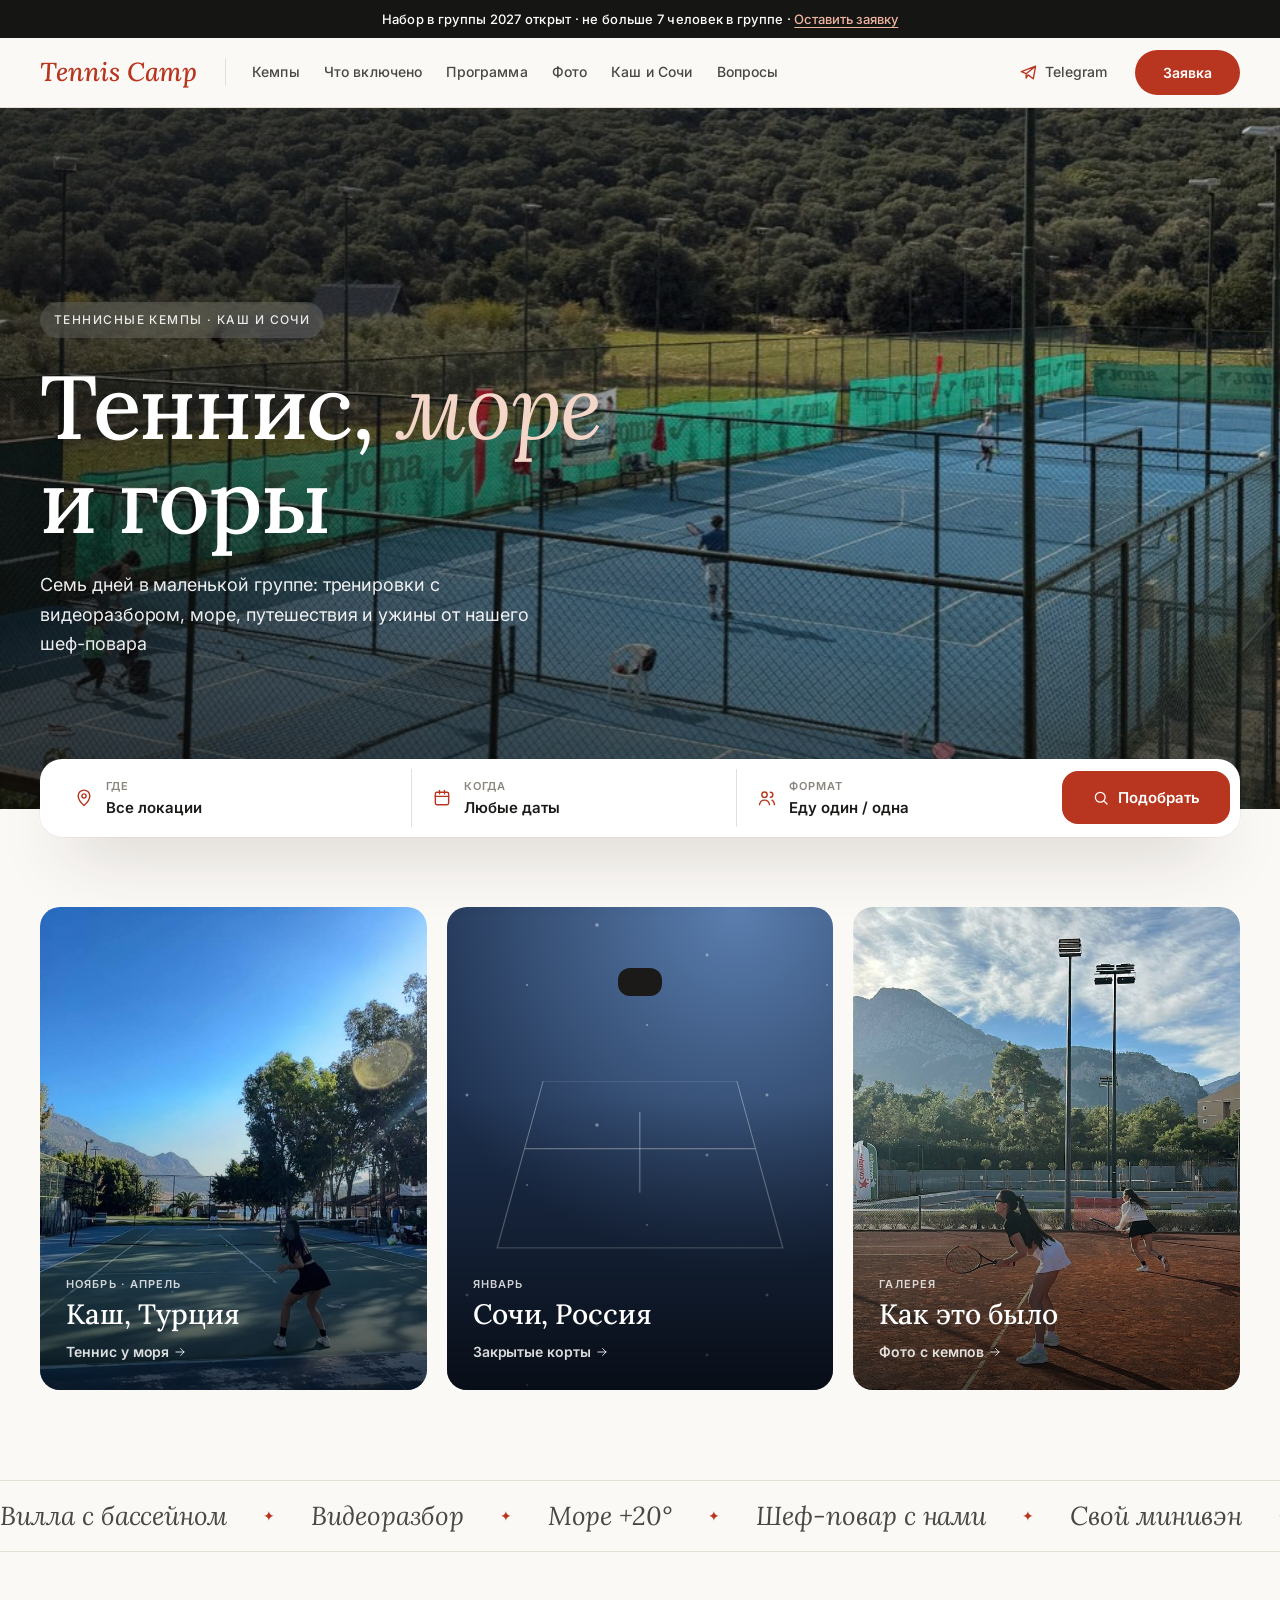
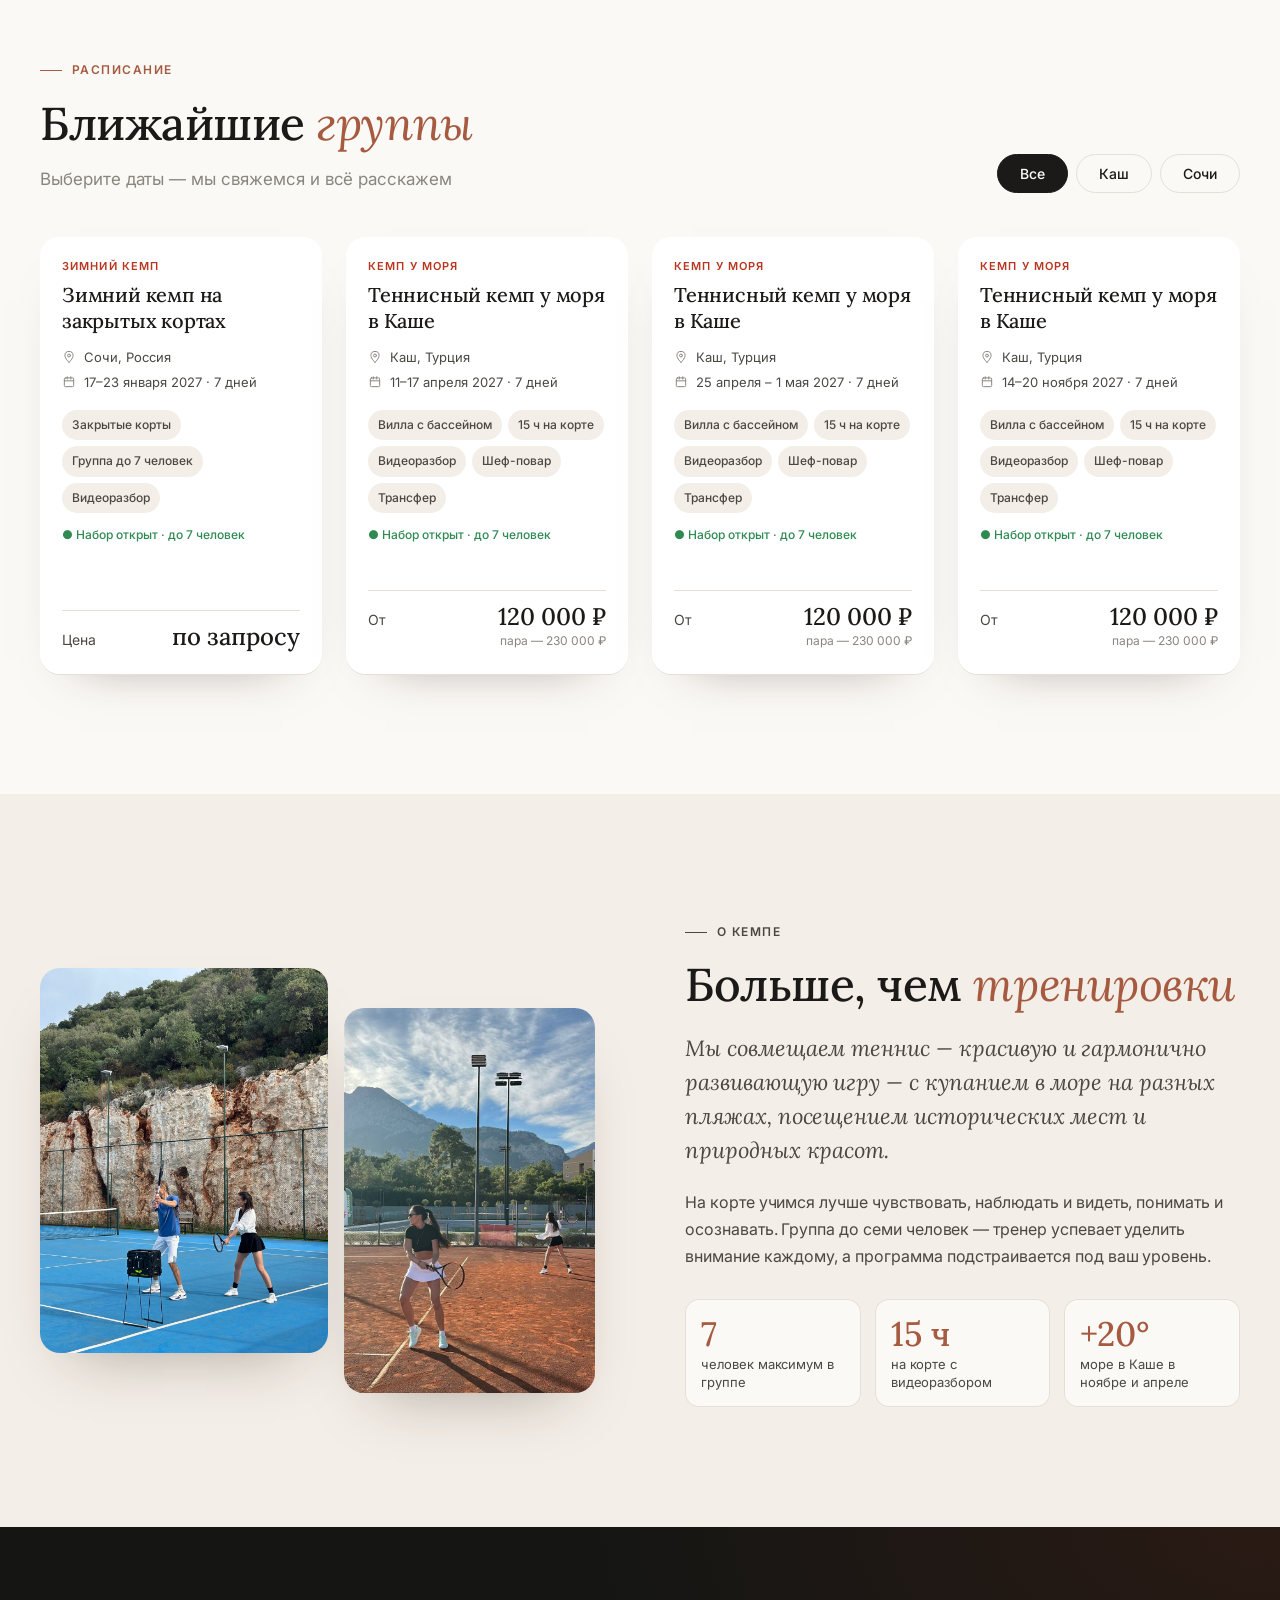
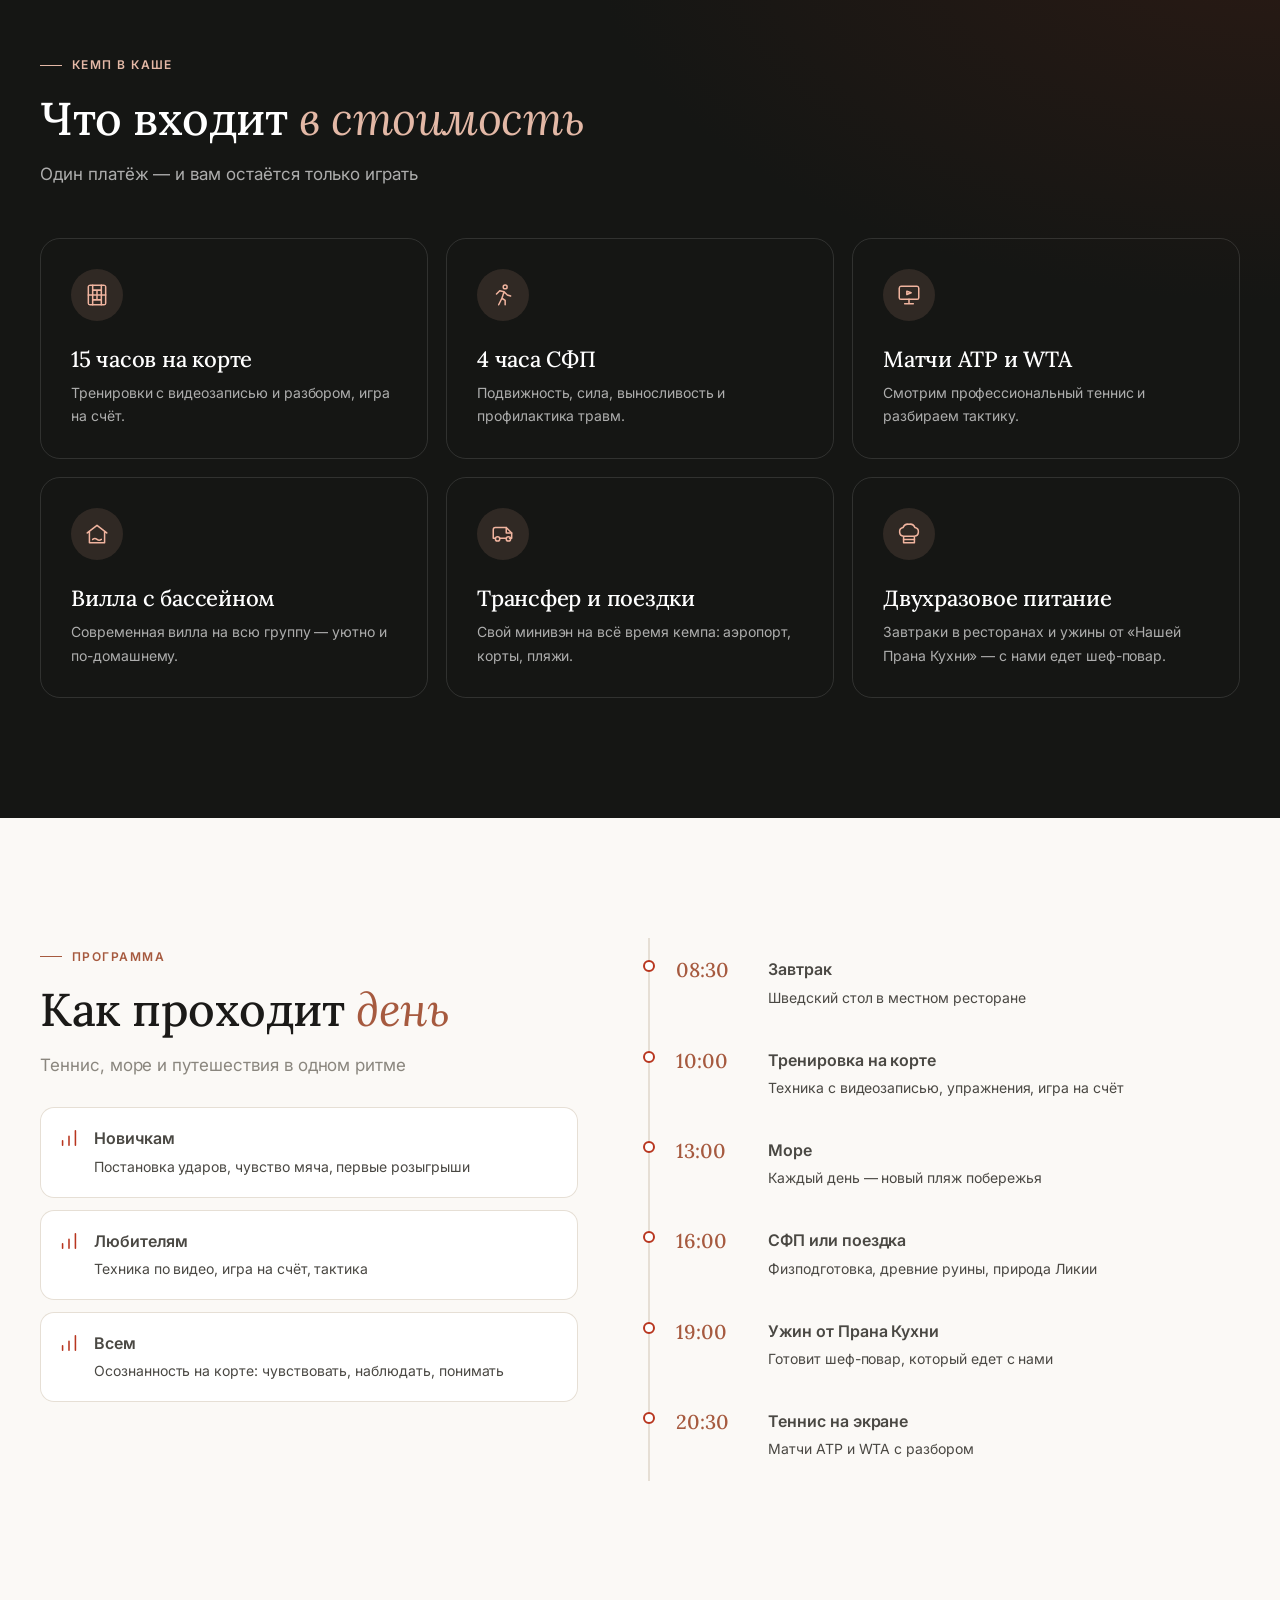
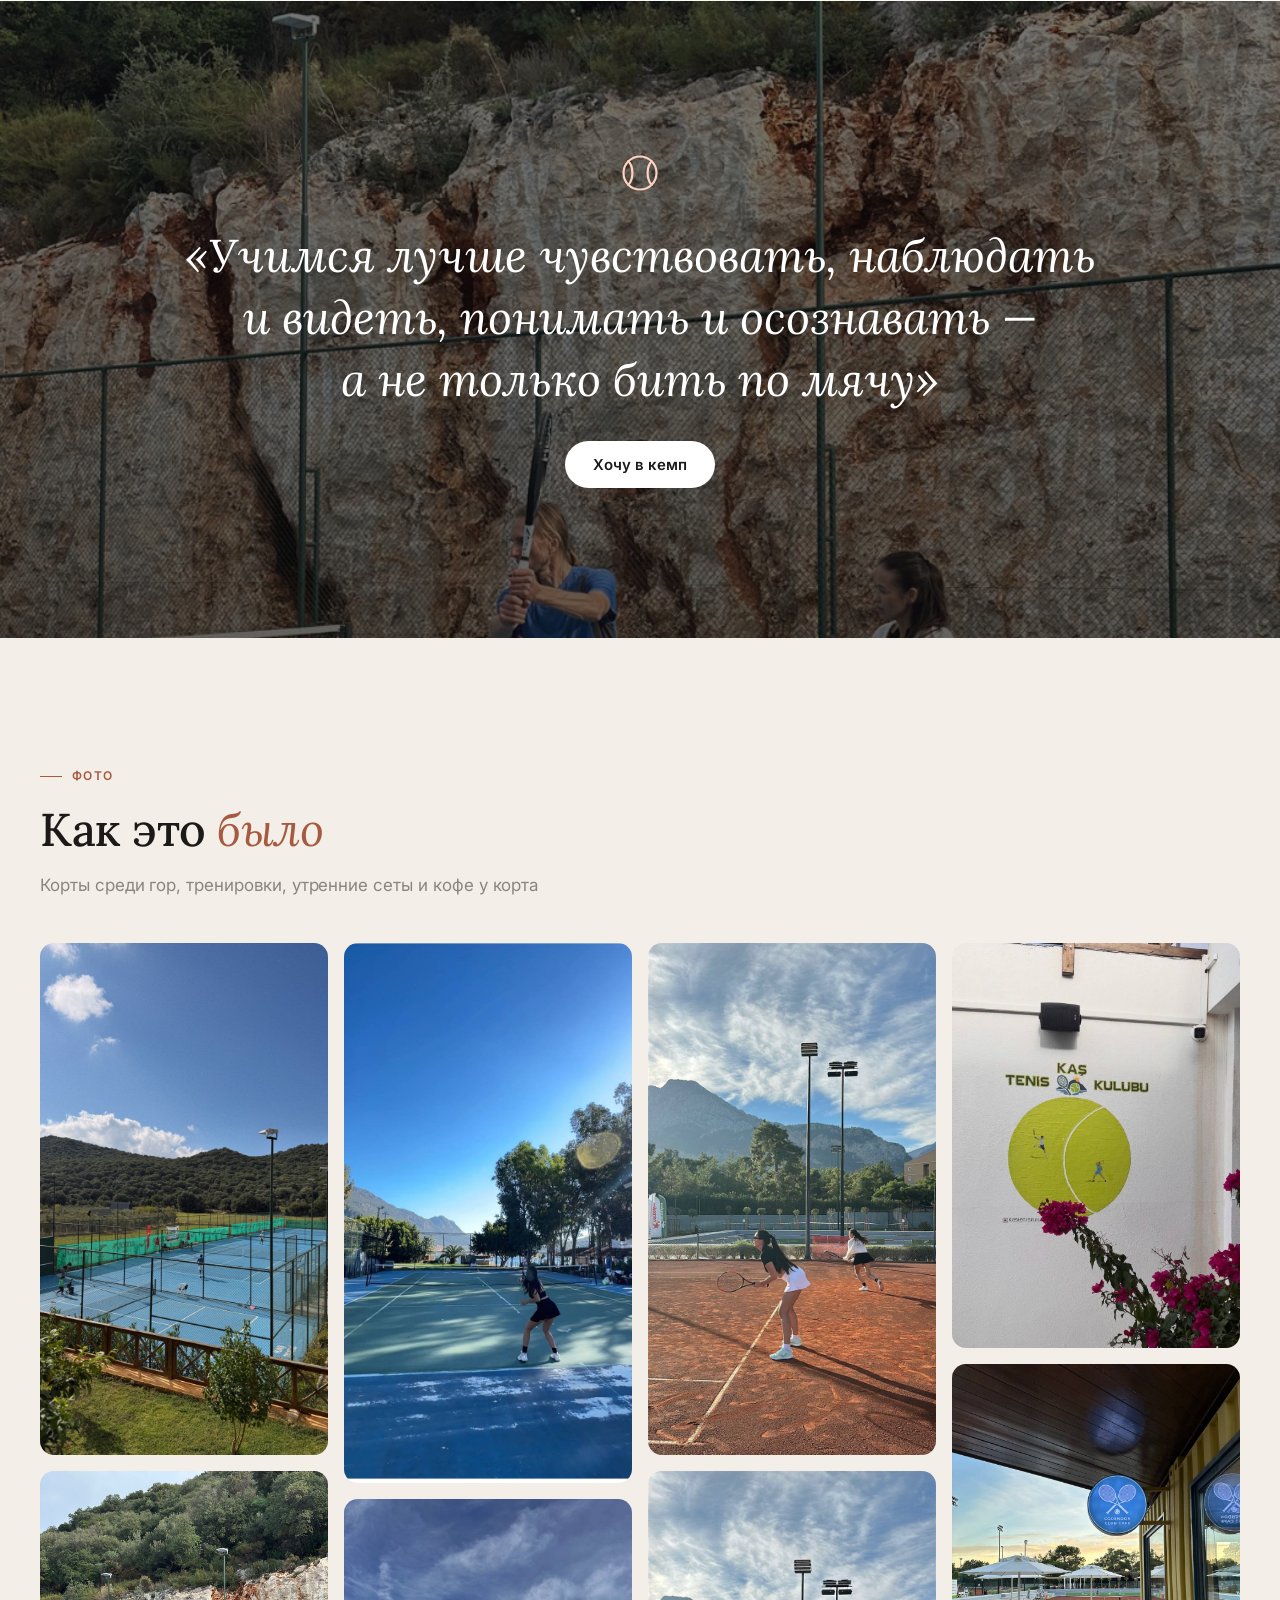
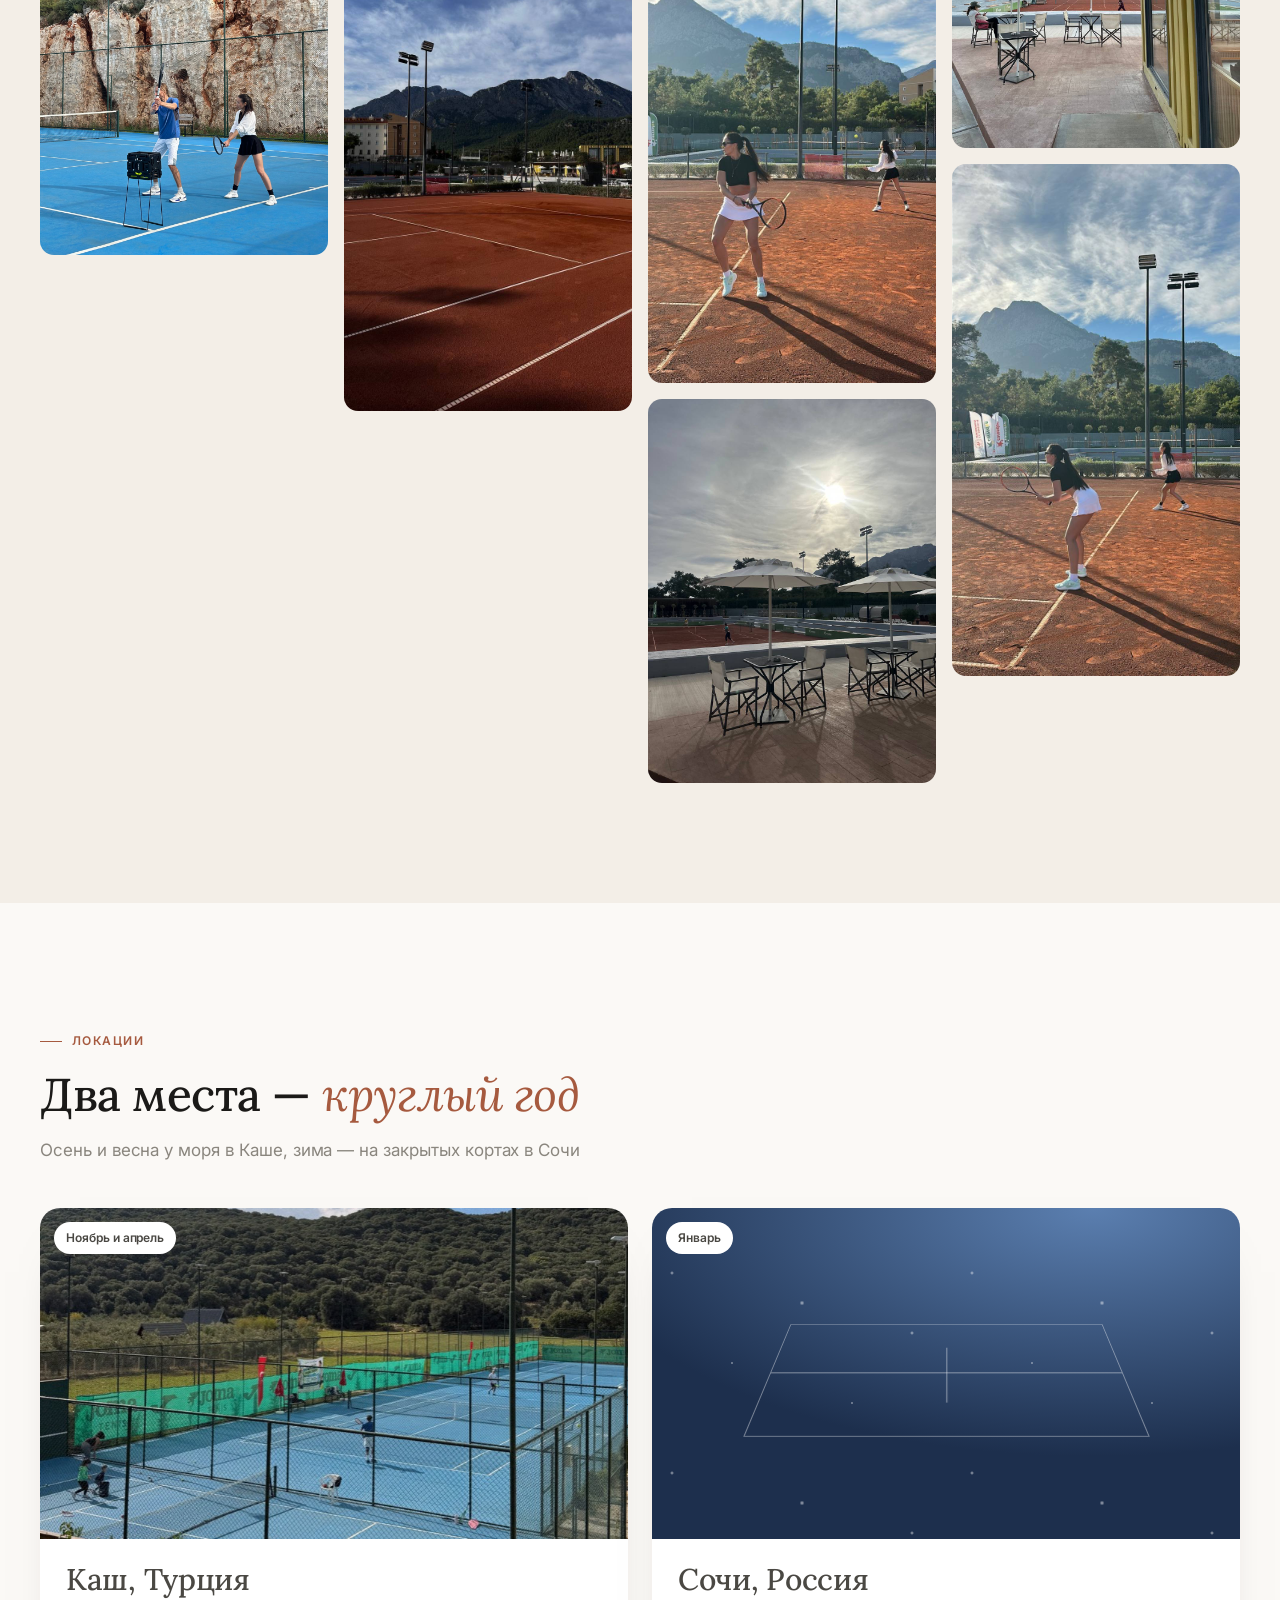
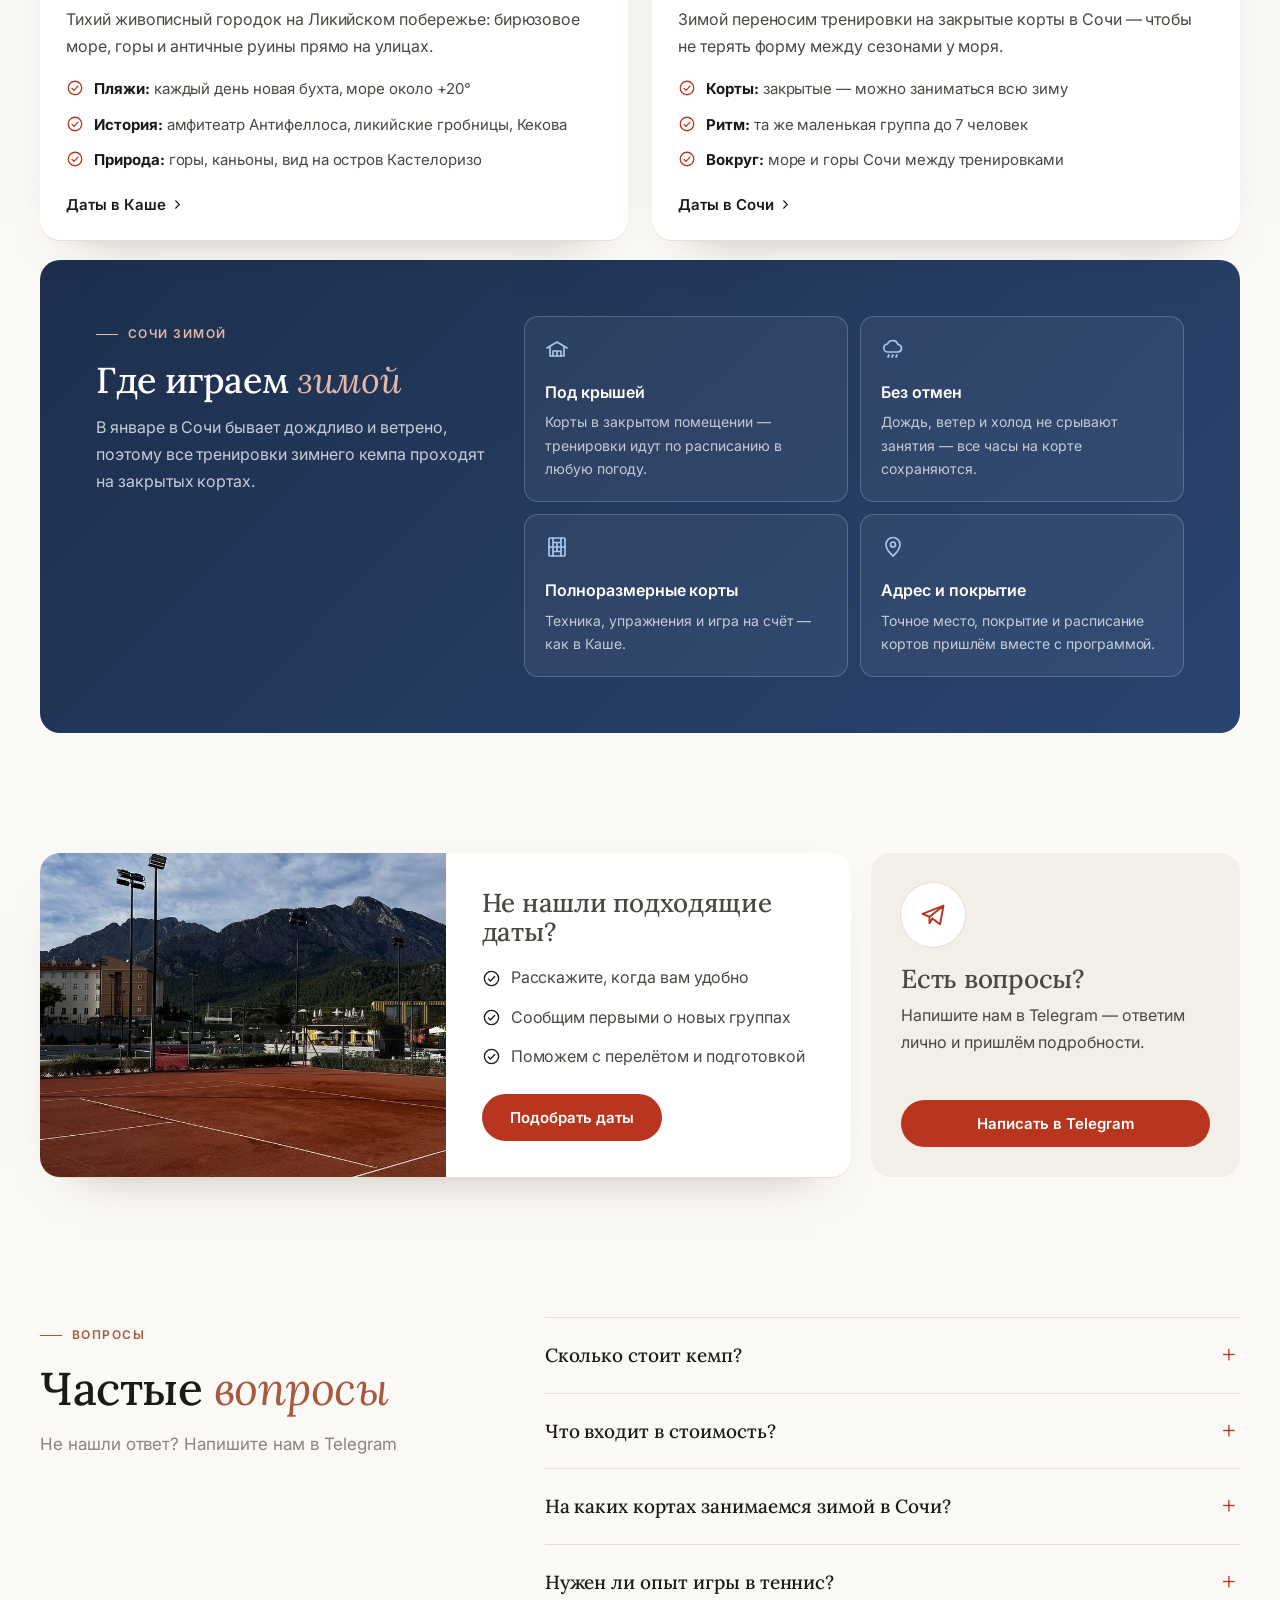
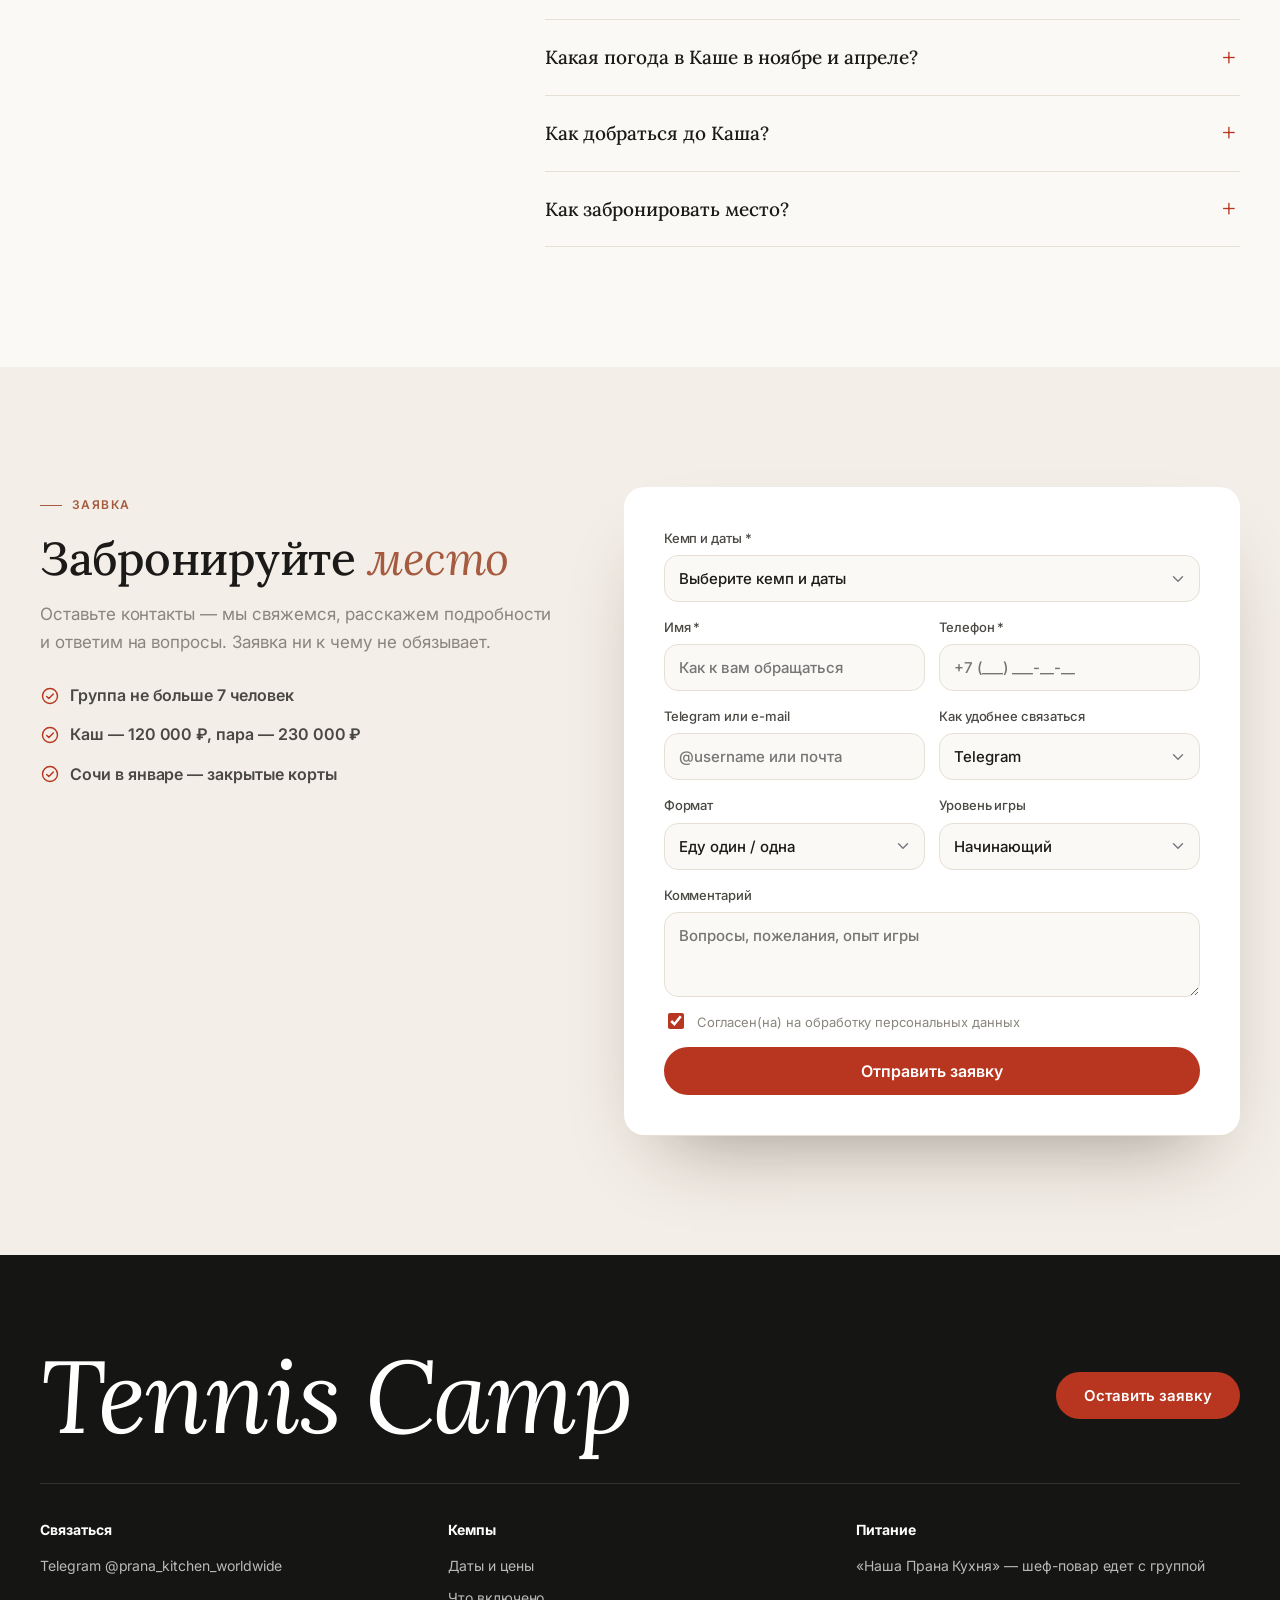
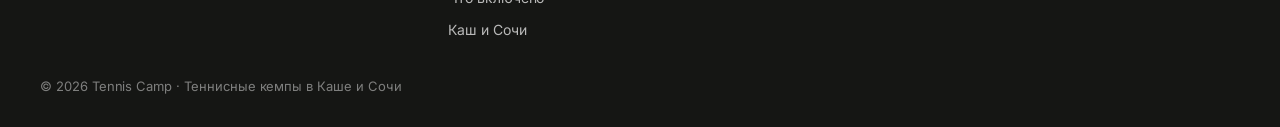
==== index.html @ 0c2e94bf "Сайт теннисных кемпов (статичная версия для GitHub Pages) Co-Authored-By: Claude Opus 5.5 <noreply@a" ====
<!doctype html>
<html lang="ru">
<head>
  <meta charset="utf-8">
  <meta name="viewport" content="width=device-width, initial-scale=1">
  <title>Tennis Camp — теннисные кемпы в Каше и Сочи</title>
  <meta name="description" content="Теннисные кемпы в Каше (Турция) и зимой в Сочи на закрытых кортах. Группа до 7 человек, тренировки с видеоразбором, вилла с бассейном и шеф-повар. Оставьте заявку.">
  <meta name="theme-color" content="#ffffff">
  <link rel="preconnect" href="https://fonts.googleapis.com">
  <link rel="preconnect" href="https://fonts.gstatic.com" crossorigin>
  <link href="https://fonts.googleapis.com/css2?family=Inter:wght@400;500;600&family=Lora:ital,wght@0,400;0,500;0,600;1,400;1,500&display=swap" rel="stylesheet">
  <link rel="stylesheet" href="styles.css">
  <link rel="icon" href="data:image/svg+xml,%3Csvg xmlns='http://www.w3.org/2000/svg' viewBox='0 0 32 32'%3E%3Ccircle cx='16' cy='16' r='14' fill='%23c23a22'/%3E%3Cpath d='M6 7c6 4 6 14 0 18M26 7c-6 4-6 14 0 18' stroke='%23fff' stroke-width='2' fill='none'/%3E%3C/svg%3E">
</head>
<body>

<svg width="0" height="0" style="position:absolute" aria-hidden="true">
  <symbol id="i-ball" viewBox="0 0 24 24"><circle cx="12" cy="12" r="9"/><path d="M5.6 5.6c3 2.8 3 10 0 12.8M18.4 5.6c-3 2.8-3 10 0 12.8"/></symbol>
  <symbol id="i-arrow" viewBox="0 0 24 24"><path d="M5 12h14M13 6l6 6-6 6"/></symbol>
  <symbol id="i-chev" viewBox="0 0 24 24"><path d="M9 6l6 6-6 6"/></symbol>
  <symbol id="i-pin" viewBox="0 0 24 24"><path d="M12 21s-7-6.2-7-11.5a7 7 0 0114 0C19 14.8 12 21 12 21z"/><circle cx="12" cy="9.5" r="2.5"/></symbol>
  <symbol id="i-cal" viewBox="0 0 24 24"><rect x="4" y="5" width="16" height="15" rx="2"/><path d="M4 10h16M9 3v4M15 3v4"/></symbol>
  <symbol id="i-users" viewBox="0 0 24 24"><circle cx="9" cy="8" r="3.2"/><path d="M3 20c.6-3.4 3-5.5 6-5.5s5.4 2.1 6 5.5M16 5a3 3 0 010 6M18 14.6c1.6.7 2.6 2.4 3 5.4"/></symbol>
  <symbol id="i-level" viewBox="0 0 24 24"><path d="M5 20v-5M12 20V10M19 20V4"/></symbol>
  <symbol id="i-search" viewBox="0 0 24 24"><circle cx="11" cy="11" r="6.5"/><path d="M20 20l-4.2-4.2"/></symbol>
  <symbol id="i-check" viewBox="0 0 24 24"><circle cx="12" cy="12" r="9"/><path d="M8 12.5l2.6 2.6L16 9.5"/></symbol>
  <symbol id="i-court" viewBox="0 0 24 24"><rect x="4" y="3" width="16" height="18" rx="1"/><path d="M4 12h16M8 3v18M16 3v18M8 7.5h8M8 16.5h8M12 7.5v9"/></symbol>
  <symbol id="i-run" viewBox="0 0 24 24"><circle cx="14" cy="4.5" r="1.8"/><path d="M8 21l3-6 3 2v4M6 11l3-3 4 1 3 3 3 1M11 15l2-6"/></symbol>
  <symbol id="i-screen" viewBox="0 0 24 24"><rect x="3" y="4" width="18" height="12" rx="1.5"/><path d="M8 20h8M12 16v4M10 8.5l4 1.5-4 1.5z"/></symbol>
  <symbol id="i-home" viewBox="0 0 24 24"><path d="M3 11l9-7 9 7M5 9.5V20h14V9.5"/><path d="M8 17c1.3-1 2.7-1 4 0s2.7 1 4 0"/></symbol>
  <symbol id="i-van" viewBox="0 0 24 24"><path d="M3 16V8a2 2 0 012-2h10l5 5v5h-2M3 16h2M9 16h6"/><circle cx="7" cy="16.5" r="2"/><circle cx="17" cy="16.5" r="2"/><path d="M15 6v5h5"/></symbol>
  <symbol id="i-chef" viewBox="0 0 24 24"><path d="M7 14v6h10v-6M7 14a4 4 0 01-.5-7.9A5 5 0 0112 3a5 5 0 015.5 3.1A4 4 0 0117 14z"/><path d="M7 17h10"/></symbol>
  <symbol id="i-roof" viewBox="0 0 24 24"><path d="M2 11l10-6 10 6"/><path d="M5 10v9h14v-9"/><path d="M8 19v-5h8v5M12 14v5"/></symbol>
  <symbol id="i-cloud" viewBox="0 0 24 24"><path d="M7 15a4 4 0 01-.4-8A5.5 5.5 0 0117 7.5 3.8 3.8 0 0117.5 15z"/><path d="M8 18l-1 2M12 18l-1 2M16 18l-1 2"/></symbol>
  <symbol id="i-tg" viewBox="0 0 24 24"><path d="M21 4L3 11l6 2.5M21 4l-3 16-6.5-5M21 4L9 13.5v5.5l2.5-4"/></symbol>
</svg>

<div class="topbar">Набор в группы 2027 открыт · не больше 7 человек в группе · <button class="topbar__link" data-apply>Оставить заявку</button></div>

<header class="nav" id="top">
  <div class="container nav__inner">
    <a href="#top" class="logo" aria-label="Tennis Camp — наверх">Tennis&nbsp;Camp</a>
    <nav class="nav__links" id="navLinks">
      <a href="#camps">Кемпы</a>
      <a href="#included">Что включено</a>
      <a href="#program">Программа</a>
      <a href="#photos">Фото</a>
      <a href="#places">Каш и Сочи</a>
      <a href="#faq">Вопросы</a>
    </nav>
    <a href="https://t.me/prana_kitchen_worldwide" target="_blank" rel="noopener" class="nav__tg" aria-label="Написать в Telegram"><svg><use href="#i-tg"/></svg><span>Telegram</span></a>
    <button class="btn btn--small nav__cta" data-apply>Заявка</button>
    <button class="nav__burger" id="burger" aria-label="Меню"><span></span><span></span></button>
  </div>
</header>

<main>
  <!-- HERO -->
  <section class="hero">
    <div class="hero__bg"></div>
    <div class="container hero__inner">
      <p class="hero__kicker">Теннисные кемпы · Каш и Сочи</p>
      <h1 class="hero__title">Теннис, <em>море</em><br>и горы</h1>
      <p class="hero__lead">Семь дней в маленькой группе: тренировки с видеоразбором, море, путешествия и ужины от нашего шеф-повара</p>
    </div>
  </section>

  <!-- SEARCH -->
  <div class="container search-wrap">
    <form class="search" id="search">
      <label class="search__field">
        <svg><use href="#i-pin"/></svg>
        <span><small>Где</small>
          <select name="loc"><option value="all">Все локации</option><option value="kas">Каш, Турция</option><option value="sochi">Сочи, Россия</option></select>
        </span>
      </label>
      <label class="search__field">
        <svg><use href="#i-cal"/></svg>
        <span><small>Когда</small><select name="month" id="searchMonth"><option value="all">Любые даты</option></select></span>
      </label>
      <label class="search__field">
        <svg><use href="#i-users"/></svg>
        <span><small>Формат</small><select name="fmt"><option value="1">Еду один / одна</option><option value="2">Едем парой</option></select></span>
      </label>
      <button class="btn search__btn" type="submit"><svg><use href="#i-search"/></svg> Подобрать</button>
    </form>
  </div>

  <!-- CATEGORY TILES -->
  <section class="container tiles">
    <a class="tile" href="#camps" data-filter-go="kas">
      <span class="tile__img" style="--img:url('img/gallery/03.jpg')"></span>
      <span class="tile__cap"><small>Ноябрь · Апрель</small><b>Каш, Турция</b><span class="tile__more">Теннис у моря <svg><use href="#i-arrow"/></svg></span></span>
    </a>
    <a class="tile" href="#camps" data-filter-go="sochi">
      <span class="tile__img tile__img--winter"><span class="snow" aria-hidden="true"></span></span>
      <span class="tile__cap"><small>Январь</small><b>Сочи, Россия</b><span class="tile__more">Закрытые корты <svg><use href="#i-arrow"/></svg></span></span>
    </a>
    <a class="tile" href="#photos">
      <span class="tile__img" style="--img:url('img/gallery/05.jpg')"></span>
      <span class="tile__cap"><small>Галерея</small><b>Как это было</b><span class="tile__more">Фото с кемпов <svg><use href="#i-arrow"/></svg></span></span>
    </a>
  </section>

  <div class="marquee" aria-hidden="true"><div class="marquee__track">
    <span>Вилла с бассейном</span><i>✦</i><span>Видеоразбор</span><i>✦</i><span>Море +20°</span><i>✦</i><span>Шеф-повар с нами</span><i>✦</i><span>Свой минивэн</span><i>✦</i><span>Матчи ATP и WTA</span><i>✦</i><span>Закрытые корты в Сочи</span><i>✦</i>
    <span>Вилла с бассейном</span><i>✦</i><span>Видеоразбор</span><i>✦</i><span>Море +20°</span><i>✦</i><span>Шеф-повар с нами</span><i>✦</i><span>Свой минивэн</span><i>✦</i><span>Матчи ATP и WTA</span><i>✦</i><span>Закрытые корты в Сочи</span><i>✦</i>
  </div></div>

  <!-- CAMPS -->
  <section class="section" id="camps">
    <div class="container">
      <div class="section__head">
        <div>
          <p class="eyebrow">Расписание</p>
          <h2>Ближайшие <em>группы</em></h2>
          <p class="section__sub">Выберите даты — мы свяжемся и всё расскажем</p>
        </div>
        <div class="filters" id="filters">
          <button class="chip is-active" data-filter="all">Все</button>
          <button class="chip" data-filter="kas">Каш</button>
          <button class="chip" data-filter="sochi">Сочи</button>
        </div>
      </div>
      <div class="camps" id="campsGrid"><p class="muted">Загружаем расписание…</p></div>
    </div>
  </section>

  <!-- ABOUT -->
  <section class="section section--soft">
    <div class="container about">
      <div class="about__photos">
        <img src="img/gallery/02.jpg" alt="Тренер показывает технику удара ученице на корте у скалы" loading="lazy">
        <img src="img/gallery/06.jpg" alt="Участница кемпа готовится к удару справа" loading="lazy">
      </div>
      <div class="about__text">
        <p class="eyebrow">О кемпе</p>
        <h2>Больше, чем <em>тренировки</em></h2>
        <p class="about__lead">Мы совмещаем теннис — красивую и гармонично развивающую игру — с купанием в море на разных пляжах, посещением исторических мест и природных красот.</p>
        <p>На корте учимся лучше чувствовать, наблюдать и видеть, понимать и осознавать. Группа до семи человек — тренер успевает уделить внимание каждому, а программа подстраивается под ваш уровень.</p>
        <ul class="about__facts">
          <li><b>7</b><span>человек максимум в группе</span></li>
          <li><b>15 ч</b><span>на корте с видеоразбором</span></li>
          <li><b>+20°</b><span>море в Каше в ноябре и апреле</span></li>
        </ul>
      </div>
    </div>
  </section>

  <!-- INCLUDED (dark) -->
  <section class="section section--dark" id="included">
    <div class="container">
      <p class="eyebrow eyebrow--light">Кемп в Каше</p>
      <h2>Что входит <em>в стоимость</em></h2>
      <p class="section__sub section__sub--light">Один платёж — и вам остаётся только играть</p>
      <div class="services">
        <div class="service"><svg><use href="#i-court"/></svg><h3>15 часов на корте</h3><p>Тренировки с видеозаписью и разбором, игра на счёт.</p></div>
        <div class="service"><svg><use href="#i-run"/></svg><h3>4 часа СФП</h3><p>Подвижность, сила, выносливость и профилактика травм.</p></div>
        <div class="service"><svg><use href="#i-screen"/></svg><h3>Матчи ATP и WTA</h3><p>Смотрим профессиональный теннис и разбираем тактику.</p></div>
        <div class="service"><svg><use href="#i-home"/></svg><h3>Вилла с бассейном</h3><p>Современная вилла на всю группу — уютно и по-домашнему.</p></div>
        <div class="service"><svg><use href="#i-van"/></svg><h3>Трансфер и поездки</h3><p>Свой минивэн на всё время кемпа: аэропорт, корты, пляжи.</p></div>
        <div class="service"><svg><use href="#i-chef"/></svg><h3>Двухразовое питание</h3><p>Завтраки в ресторанах и ужины от «Нашей Прана Кухни» — с нами едет шеф-повар.</p></div>
      </div>
    </div>
  </section>

  <!-- PROGRAM -->
  <section class="section" id="program">
    <div class="container program">
      <div>
        <p class="eyebrow">Программа</p>
        <h2>Как проходит <em>день</em></h2>
        <p class="section__sub">Теннис, море и путешествия в одном ритме</p>
        <div class="levels">
          <div class="level"><svg><use href="#i-level"/></svg><div><b>Новичкам</b><span>Постановка ударов, чувство мяча, первые розыгрыши</span></div></div>
          <div class="level"><svg><use href="#i-level"/></svg><div><b>Любителям</b><span>Техника по видео, игра на счёт, тактика</span></div></div>
          <div class="level"><svg><use href="#i-level"/></svg><div><b>Всем</b><span>Осознанность на корте: чувствовать, наблюдать, понимать</span></div></div>
        </div>
      </div>
      <ol class="timeline">
        <li><time>08:30</time><div><b>Завтрак</b><span>Шведский стол в местном ресторане</span></div></li>
        <li><time>10:00</time><div><b>Тренировка на корте</b><span>Техника с видеозаписью, упражнения, игра на счёт</span></div></li>
        <li><time>13:00</time><div><b>Море</b><span>Каждый день — новый пляж побережья</span></div></li>
        <li><time>16:00</time><div><b>СФП или поездка</b><span>Физподготовка, древние руины, природа Ликии</span></div></li>
        <li><time>19:00</time><div><b>Ужин от Прана Кухни</b><span>Готовит шеф-повар, который едет с нами</span></div></li>
        <li><time>20:30</time><div><b>Теннис на экране</b><span>Матчи ATP и WTA с разбором</span></div></li>
      </ol>
    </div>
  </section>

  <!-- QUOTE -->
  <section class="quote">
    <div class="quote__bg"></div>
    <div class="container quote__inner">
      <svg class="quote__ball"><use href="#i-ball"/></svg>
      <blockquote>«Учимся лучше чувствовать, наблюдать и&nbsp;видеть, понимать и&nbsp;осознавать — а&nbsp;не&nbsp;только бить по&nbsp;мячу»</blockquote>
      <button class="btn btn--light" data-apply>Хочу в кемп</button>
    </div>
  </section>

  <!-- GALLERY -->
  <section class="section section--soft" id="photos">
    <div class="container">
      <p class="eyebrow">Фото</p>
      <h2>Как это <em>было</em></h2>
      <p class="section__sub">Корты среди гор, тренировки, утренние сеты и кофе у корта</p>
      <div class="gallery" id="gallery"></div>
    </div>
  </section>

  <!-- PLACES -->
  <section class="section" id="places">
    <div class="container">
      <p class="eyebrow">Локации</p>
      <h2>Два места — <em>круглый год</em></h2>
      <p class="section__sub">Осень и весна у моря в Каше, зима — на закрытых кортах в Сочи</p>
      <div class="places">
        <article class="place">
          <div class="place__media" style="--img:url('img/gallery/01.jpg')"><span class="place__badge">Ноябрь и апрель</span></div>
          <div class="place__body">
            <h3>Каш, Турция</h3>
            <p>Тихий живописный городок на Ликийском побережье: бирюзовое море, горы и античные руины прямо на улицах.</p>
            <ul class="place__list">
              <li><svg><use href="#i-check"/></svg><span><b>Пляжи:</b> каждый день новая бухта, море около +20°</span></li>
              <li><svg><use href="#i-check"/></svg><span><b>История:</b> амфитеатр Антифеллоса, ликийские гробницы, Кекова</span></li>
              <li><svg><use href="#i-check"/></svg><span><b>Природа:</b> горы, каньоны, вид на остров Кастелоризо</span></li>
            </ul>
            <button class="link-btn" data-filter-go="kas">Даты в Каше <svg><use href="#i-chev"/></svg></button>
          </div>
        </article>
        <article class="place">
          <div class="place__media place__media--winter"><span class="snow" aria-hidden="true"></span><span class="place__badge">Январь</span></div>
          <div class="place__body">
            <h3>Сочи, Россия</h3>
            <p>Зимой переносим тренировки на закрытые корты в Сочи — чтобы не терять форму между сезонами у моря.</p>
            <ul class="place__list">
              <li><svg><use href="#i-check"/></svg><span><b>Корты:</b> закрытые — можно заниматься всю зиму</span></li>
              <li><svg><use href="#i-check"/></svg><span><b>Ритм:</b> та же маленькая группа до 7 человек</span></li>
              <li><svg><use href="#i-check"/></svg><span><b>Вокруг:</b> море и горы Сочи между тренировками</span></li>
            </ul>
            <button class="link-btn" data-filter-go="sochi">Даты в Сочи <svg><use href="#i-chev"/></svg></button>
          </div>
        </article>
      </div>

      <div class="courts" id="sochi-courts">
        <div class="courts__head">
          <p class="eyebrow eyebrow--light">Сочи зимой</p>
          <h3>Где играем <em>зимой</em></h3>
          <p>В январе в Сочи бывает дождливо и ветрено, поэтому все тренировки зимнего кемпа проходят на закрытых кортах.</p>
        </div>
        <div class="courts__grid">
          <div class="court-card"><svg><use href="#i-roof"/></svg><h4>Под крышей</h4><p>Корты в закрытом помещении — тренировки идут по расписанию в любую погоду.</p></div>
          <div class="court-card"><svg><use href="#i-cloud"/></svg><h4>Без отмен</h4><p>Дождь, ветер и холод не срывают занятия — все часы на корте сохраняются.</p></div>
          <div class="court-card"><svg><use href="#i-court"/></svg><h4>Полноразмерные корты</h4><p>Техника, упражнения и игра на счёт — как в Каше.</p></div>
          <div class="court-card"><svg><use href="#i-pin"/></svg><h4>Адрес и покрытие</h4><p>Точное место, покрытие и расписание кортов пришлём вместе с программой.</p></div>
        </div>
      </div>
    </div>
  </section>

  <!-- CALLOUT -->
  <section class="container callout-row">
    <div class="callout">
      <div class="callout__img" style="--img:url('img/gallery/04.jpg')"></div>
      <div class="callout__body">
        <h3>Не нашли подходящие даты?</h3>
        <ul>
          <li><svg><use href="#i-check"/></svg>Расскажите, когда вам удобно</li>
          <li><svg><use href="#i-check"/></svg>Сообщим первыми о новых группах</li>
          <li><svg><use href="#i-check"/></svg>Поможем с перелётом и подготовкой</li>
        </ul>
        <button class="btn" data-apply="undecided">Подобрать даты</button>
      </div>
    </div>
    <div class="callout callout--tg">
      <div class="callout__icon"><svg><use href="#i-tg"/></svg></div>
      <h3>Есть вопросы?</h3>
      <p>Напишите нам в Telegram — ответим лично и пришлём подробности.</p>
      <a class="btn btn--block" href="https://t.me/prana_kitchen_worldwide" target="_blank" rel="noopener">Написать в Telegram</a>
    </div>
  </section>

  <!-- FAQ -->
  <section class="section" id="faq">
    <div class="container faq">
      <div>
        <p class="eyebrow">Вопросы</p>
        <h2>Частые <em>вопросы</em></h2>
        <p class="section__sub">Не нашли ответ? Напишите нам в Telegram</p>
      </div>
      <div class="faq__list">
        <details><summary>Сколько стоит кемп?</summary><p>Кемп в Каше — 120 000 ₽ за одного человека, 230 000 ₽ за пару. Перелёт в стоимость не входит. Стоимость кемпа в Сочи пришлём по запросу вместе с программой.</p></details>
        <details><summary>Что входит в стоимость?</summary><p>Проживание на вилле с бассейном, трансфер и все поездки на минивэне, 15 часов на корте, 4 часа СФП, просмотр матчей ATP и WTA с разбором и двухразовое питание.</p></details>
        <details><summary>На каких кортах занимаемся зимой в Сочи?</summary><p>На закрытых кортах — дождь, ветер и холод не мешают тренировкам. Точный адрес, покрытие и расписание кортов пришлём вместе с программой кемпа.</p></details>
        <details><summary>Нужен ли опыт игры в теннис?</summary><p>Нет, приезжать можно с любым уровнем. Группа небольшая, до семи человек, поэтому тренер подстраивает занятия под каждого.</p></details>
        <details><summary>Какая погода в Каше в ноябре и апреле?</summary><p>Тепло и комфортно для тенниса, море около +20°: можно купаться и не страдать от жары на корте.</p></details>
        <details><summary>Как добраться до Каша?</summary><p>Ближайшие аэропорты — Анталья и Даламан. Из аэропорта встречаем и везём на виллу на нашем минивэне.</p></details>
        <details><summary>Как забронировать место?</summary><p>Оставьте заявку на сайте или напишите в Telegram. Мы свяжемся, ответим на вопросы и расскажем, как подтвердить участие.</p></details>
      </div>
    </div>
  </section>

  <!-- FORM -->
  <section class="section section--soft" id="apply">
    <div class="container apply">
      <div class="apply__text">
        <p class="eyebrow">Заявка</p>
        <h2>Забронируйте <em>место</em></h2>
        <p class="section__sub">Оставьте контакты — мы свяжемся, расскажем подробности и ответим на вопросы. Заявка ни к чему не обязывает.</p>
        <ul class="checks">
          <li><svg><use href="#i-check"/></svg>Группа не больше 7 человек</li>
          <li><svg><use href="#i-check"/></svg>Каш — 120 000 ₽, пара — 230 000 ₽</li>
          <li><svg><use href="#i-check"/></svg>Сочи в январе — закрытые корты</li>
        </ul>
      </div>
      <form class="form" id="applyForm" novalidate></form>
    </div>
  </section>
</main>

<footer class="footer">
  <div class="container">
    <div class="footer__top">
      <a href="#top" class="logo logo--light">Tennis&nbsp;Camp</a>
      <button class="btn" data-apply>Оставить заявку</button>
    </div>
    <div class="footer__cols">
      <div><b>Связаться</b><a href="https://t.me/prana_kitchen_worldwide" target="_blank" rel="noopener">Telegram @prana_kitchen_worldwide</a></div>
      <div><b>Кемпы</b><a href="#camps">Даты и цены</a><a href="#included">Что включено</a><a href="#places">Каш и Сочи</a></div>
      <div><b>Питание</b><span>«Наша Прана Кухня» — шеф-повар едет с группой</span></div>
    </div>
    <p class="footer__copy">© 2026 Tennis Camp · Теннисные кемпы в Каше и Сочи</p>
  </div>
</footer>

<!-- MODAL -->
<div class="modal" id="modal" aria-hidden="true">
  <div class="modal__backdrop" data-close></div>
  <div class="modal__dialog" role="dialog" aria-modal="true" aria-labelledby="modalTitle">
    <button class="modal__close" data-close aria-label="Закрыть">×</button>
    <p class="eyebrow" id="modalSub">Свяжемся с вами и расскажем подробности</p>
    <h2 id="modalTitle">Заявка на кемп</h2>
    <form class="form form--modal" id="modalForm" novalidate></form>
  </div>
</div>

<div class="toast" id="toast" role="status"></div>

<div class="lightbox" id="lightbox" aria-hidden="true">
  <button class="lightbox__close" data-lb="close" aria-label="Закрыть">×</button>
  <button class="lightbox__nav lightbox__nav--prev" data-lb="prev" aria-label="Предыдущее фото">‹</button>
  <img class="lightbox__img" id="lightboxImg" alt="">
  <button class="lightbox__nav lightbox__nav--next" data-lb="next" aria-label="Следующее фото">›</button>
  <p class="lightbox__count" id="lightboxCount"></p>
</div>

<template id="formTpl">
  <label class="field field--full"><span>Кемп и даты *</span>
    <select name="camp" required></select>
  </label>
  <div class="form__row">
    <label class="field"><span>Имя *</span><input name="name" autocomplete="name" placeholder="Как к вам обращаться" required></label>
    <label class="field"><span>Телефон *</span><input name="phone" type="tel" autocomplete="tel" placeholder="+7 (___) ___-__-__" required></label>
  </div>
  <div class="form__row">
    <label class="field"><span>Telegram или e-mail</span><input name="email" placeholder="@username или почта"></label>
    <label class="field"><span>Как удобнее связаться</span>
      <select name="contact"><option>Telegram</option><option>WhatsApp</option><option>Звонок</option><option>E-mail</option></select>
    </label>
  </div>
  <div class="form__row">
    <label class="field"><span>Формат</span>
      <select name="participant"><option value="1">Еду один / одна</option><option value="2">Едем парой</option></select>
    </label>
    <label class="field"><span>Уровень игры</span>
      <select name="level"><option>Никогда не играл(а)</option><option selected>Начинающий</option><option>Любитель</option><option>Продвинутый</option></select>
    </label>
  </div>
  <div class="price-total" aria-live="polite"></div>
  <label class="field field--full"><span>Комментарий</span><textarea name="comment" rows="3" placeholder="Вопросы, пожелания, опыт игры"></textarea></label>
  <input name="website" class="hp" tabindex="-1" autocomplete="off">
  <label class="consent"><input type="checkbox" name="consent" required checked><span>Согласен(на) на обработку персональных данных</span></label>
  <button class="btn btn--lg btn--block" type="submit">Отправить заявку</button>
  <p class="form__error" aria-live="polite"></p>
</template>

<script src="app.js"></script>
</body>
</html>
---- styles.css ----
/* ============ Tennis Camp — светлый каталог ============ */
:root {
  --bg: #ffffff;
  --soft: #f6f4f1;
  --card: #ffffff;
  --ink: #1d1d1f;
  --ink-2: #44454a;
  --muted: #7a7b80;
  --line: #e7e4df;
  --red: #c23a22;
  --red-dark: #a42f1a;
  --clay: #b8532f;
  --dark: #121212;
  --dark-2: #1c1c1c;
  --winter-1: #1d2f4d;
  --winter-2: #5b7fb0;
  --r: 14px;
  --r-sm: 10px;
  --shadow: 0 18px 40px -22px rgba(0,0,0,.28);
  --display: 'Playfair Display', Georgia, serif;
  --sans: 'Manrope', system-ui, -apple-system, sans-serif;
  --ease: cubic-bezier(.2, .7, .2, 1);
}

*, *::before, *::after { box-sizing: border-box; }
html { scroll-behavior: smooth; scroll-padding-top: 80px; }
body { margin: 0; font-family: var(--sans); color: var(--ink); background: var(--bg); font-size: 16px; line-height: 1.6; -webkit-font-smoothing: antialiased; }
img { max-width: 100%; display: block; }
a { color: inherit; text-decoration: none; }
svg { width: 1em; height: 1em; fill: none; stroke: currentColor; stroke-width: 1.7; stroke-linecap: round; stroke-linejoin: round; flex: none; }
::selection { background: var(--red); color: #fff; }
h1, h2, h3, h4 { margin: 0; }
h2 { font-size: clamp(28px, 3.2vw, 38px); font-weight: 800; letter-spacing: -.02em; line-height: 1.15; }
h3 { font-size: 18px; font-weight: 800; letter-spacing: -.01em; line-height: 1.3; }
p { margin: 0 0 1em; }
.container { width: min(1200px, 100% - 40px); margin-inline: auto; }
.muted { color: var(--muted); }
.eyebrow { font-size: 12px; font-weight: 700; letter-spacing: .08em; text-transform: uppercase; color: var(--ink-2); margin: 0 0 6px; }
.eyebrow--light { color: rgba(255,255,255,.7); }
.section__sub { color: var(--ink-2); font-size: 17px; margin: 8px 0 0; }
.section__sub--light { color: rgba(255,255,255,.7); }

/* ============ Buttons ============ */
.btn { display: inline-flex; align-items: center; justify-content: center; gap: 8px; border: 0; cursor: pointer; font: 700 15px var(--sans); padding: 13px 26px; border-radius: 999px; background: var(--red); color: #fff; transition: background .2s, transform .25s var(--ease), box-shadow .25s; white-space: nowrap; }
.btn:hover { background: var(--red-dark); transform: translateY(-1px); box-shadow: 0 10px 22px -12px rgba(194, 58, 34, .7); }
.btn:disabled { opacity: .6; cursor: wait; transform: none; }
.btn svg { font-size: 18px; }
.btn--lg { padding: 16px 30px; font-size: 16px; }
.btn--small { padding: 9px 20px; font-size: 14px; }
.btn--block { width: 100%; }
.btn--outline { background: transparent; color: var(--ink); box-shadow: inset 0 0 0 1.5px var(--ink); }
.btn--outline:hover { background: var(--ink); color: #fff; box-shadow: none; }
.link-btn { display: inline-flex; align-items: center; gap: 4px; background: none; border: 0; padding: 0; cursor: pointer; font: 700 15px var(--sans); color: var(--ink); }
.link-btn svg { transition: transform .25s var(--ease); }
.link-btn:hover { color: var(--red); }
.link-btn:hover svg { transform: translateX(3px); }

/* ============ Topbar + Nav ============ */
.topbar { background: var(--red); color: #fff; text-align: center; font-size: 13px; font-weight: 600; padding: 8px 16px; }
.topbar__link { background: none; border: 0; padding: 0; color: #ffe08a; font: inherit; font-weight: 800; cursor: pointer; text-decoration: underline; text-underline-offset: 3px; }
.nav { position: sticky; top: 0; z-index: 50; background: rgba(255,255,255,.96); backdrop-filter: blur(12px); border-bottom: 1px solid var(--line); }
.nav__inner { display: flex; align-items: center; gap: 28px; height: 68px; }
.logo { font: 800 26px/1 var(--display); color: var(--red); letter-spacing: -.01em; }
.logo--light { color: #fff; }
.nav__links { display: flex; gap: 24px; font-size: 14px; font-weight: 600; padding-left: 26px; border-left: 1px solid var(--line); height: 28px; align-items: center; }
.nav__links a { transition: color .2s; }
.nav__links a:hover { color: var(--red); }
.nav__tg { margin-left: auto; display: inline-flex; align-items: center; gap: 7px; font-size: 14px; font-weight: 700; }
.nav__tg svg { font-size: 19px; color: var(--red); }
.nav__tg:hover { color: var(--red); }
.nav__burger { display: none; background: none; border: 0; width: 40px; height: 40px; cursor: pointer; padding: 9px; }
.nav__burger span { display: block; height: 2px; background: var(--ink); margin: 6px 0; transition: transform .3s var(--ease); }
.nav.menu-open .nav__burger span:first-child { transform: translateY(4px) rotate(45deg); }
.nav.menu-open .nav__burger span:last-child { transform: translateY(-4px) rotate(-45deg); }

/* ============ Hero ============ */
.hero { position: relative; min-height: 440px; display: grid; place-items: center; text-align: center; color: #fff; overflow: hidden; padding: 70px 0 110px; }
.hero__bg { position: absolute; inset: 0; background: url('img/hero.jpg') center 62% / cover no-repeat; transform: scale(1.05); animation: heroZoom 12s var(--ease) forwards; }
.hero__bg::after { content: ''; position: absolute; inset: 0; background: linear-gradient(180deg, rgba(120, 40, 20, .55), rgba(150, 52, 26, .72)); mix-blend-mode: multiply; }
.hero::after { content: ''; position: absolute; inset: 0; background: linear-gradient(180deg, rgba(0,0,0,.05), rgba(0,0,0,.25)); }
@keyframes heroZoom { to { transform: scale(1); } }
.hero__inner { position: relative; z-index: 1; }
.hero__kicker { font-size: 13px; font-weight: 700; letter-spacing: .14em; text-transform: uppercase; opacity: .9; margin-bottom: 14px; }
.hero__title { font: 800 clamp(42px, 6.4vw, 84px)/1.05 var(--display); letter-spacing: -.01em; margin-bottom: 16px; text-shadow: 0 4px 30px rgba(0,0,0,.25); }
.hero__lead { font-size: 18px; max-width: 620px; margin: 0 auto; opacity: .92; }

/* ============ Search ============ */
.search-wrap { position: relative; z-index: 5; margin-top: -42px; }
.search { display: grid; grid-template-columns: 1.1fr 1fr 1fr auto; align-items: center; background: #fff; border-radius: 999px; padding: 8px 8px 8px 12px; box-shadow: 0 20px 50px -20px rgba(0,0,0,.35), 0 0 0 1px var(--line); }
.search__field { display: flex; align-items: center; gap: 12px; padding: 6px 18px; border-right: 1px solid var(--line); cursor: pointer; min-width: 0; }
.search__field:nth-child(3) { border-right: 0; }
.search__field > svg { font-size: 20px; color: var(--muted); }
.search__field > span { display: grid; min-width: 0; flex: 1; }
.search__field small { font-size: 11px; font-weight: 800; letter-spacing: .06em; text-transform: uppercase; color: var(--muted); }
.search__field select { border: 0; background: transparent; font: 600 15px var(--sans); color: var(--ink); padding: 2px 0; outline: none; cursor: pointer; appearance: none; -webkit-appearance: none; width: 100%; text-overflow: ellipsis; }
.search__btn { padding: 15px 28px; }

/* ============ Tiles ============ */
.tiles { display: grid; grid-template-columns: repeat(3, 1fr); gap: 24px; padding: 56px 0 10px; }
.tile { display: flex; flex-direction: column; gap: 3px; }
.tile__img { display: block; aspect-ratio: 1 / 1; border-radius: var(--r-sm); background: var(--img) center / cover; margin-bottom: 14px; overflow: hidden; position: relative; transition: transform .5s var(--ease), box-shadow .5s var(--ease); }
.tile:hover .tile__img { transform: translateY(-4px); box-shadow: var(--shadow); }
.tile__img--winter { background: radial-gradient(120% 100% at 75% 0%, var(--winter-2) 0%, var(--winter-1) 75%); }
.tile__img--winter::after, .place__media--winter::after { content: ''; position: absolute; inset: 24% 20%; border: 1.5px solid rgba(255,255,255,.4); background: linear-gradient(rgba(255,255,255,.4), rgba(255,255,255,.4)) center / 100% 1.5px no-repeat, linear-gradient(rgba(255,255,255,.3), rgba(255,255,255,.3)) center / 1.5px 50% no-repeat; transform: perspective(500px) rotateX(50deg); }
.snow { position: absolute; inset: -50% 0 0; background-image: radial-gradient(2px 2px at 20px 30px, #fff, transparent), radial-gradient(1.5px 1.5px at 80px 120px, #fff, transparent), radial-gradient(2.5px 2.5px at 150px 60px, #fff, transparent), radial-gradient(1.5px 1.5px at 200px 160px, #fff, transparent), radial-gradient(2px 2px at 260px 90px, #fff, transparent); background-size: 300px 200px; opacity: .6; animation: snow 14s linear infinite; }
@keyframes snow { to { transform: translateY(33%); } }
.tile b { font-size: 18px; font-weight: 800; }
.tile__more { display: inline-flex; align-items: center; gap: 4px; font-size: 14px; color: var(--ink-2); }
.tile:hover .tile__more { color: var(--red); }

/* ============ Sections ============ */
.section { padding: 90px 0; }
.section--soft { background: var(--soft); }
.section--dark { background: var(--dark); color: #fff; }
.section__head { display: flex; justify-content: space-between; align-items: end; gap: 24px; flex-wrap: wrap; margin-bottom: 30px; }

/* Filters */
.filters { display: flex; gap: 8px; }
.chip { border: 1px solid var(--line); cursor: pointer; font: 700 14px var(--sans); padding: 9px 20px; border-radius: 999px; background: #fff; color: var(--ink); transition: .2s; }
.chip:hover { border-color: var(--ink); }
.chip.is-active { background: var(--ink); border-color: var(--ink); color: #fff; }

/* ============ Camp cards ============ */
.camps { display: grid; grid-template-columns: repeat(auto-fill, minmax(min(270px, 100%), 1fr)); gap: 20px; }
.camp { display: flex; flex-direction: column; background: var(--card); border: 1px solid var(--line); border-radius: var(--r); overflow: hidden; cursor: pointer; transition: transform .35s var(--ease), box-shadow .35s var(--ease); animation: fadeUp .6s var(--ease) both; text-align: left; font: inherit; color: inherit; padding: 0; }
.camp:hover { transform: translateY(-4px); box-shadow: var(--shadow); }
@keyframes fadeUp { from { opacity: 0; transform: translateY(18px); } }
.camp__img { position: relative; aspect-ratio: 4 / 2.9; background: var(--img) center / cover; overflow: hidden; }
.camp__img--winter { background: radial-gradient(120% 100% at 75% 0%, var(--winter-2) 0%, var(--winter-1) 75%); }
.camp__img--winter::after { content: ''; position: absolute; inset: 22% 18%; border: 1.5px solid rgba(255,255,255,.4); background: linear-gradient(rgba(255,255,255,.4), rgba(255,255,255,.4)) center / 100% 1.5px no-repeat; transform: perspective(400px) rotateX(50deg); }
.camp__badges { position: absolute; left: 12px; top: 12px; display: flex; gap: 6px; flex-wrap: wrap; z-index: 1; }
.badge { font-size: 11px; font-weight: 800; padding: 5px 10px; border-radius: 99px; background: #fff; color: var(--ink); }
.badge--hot { background: var(--red); color: #fff; }
.badge--dark { background: var(--ink); color: #fff; }
.camp__body { padding: 18px 20px 20px; display: flex; flex-direction: column; flex: 1; }
.camp__cat { font-size: 13px; color: var(--muted); margin-bottom: 6px; }
.camp__title { font-size: 17px; font-weight: 800; line-height: 1.3; margin-bottom: 10px; }
.camp__row { display: flex; align-items: center; gap: 8px; font-size: 13px; color: var(--ink-2); margin-bottom: 3px; }
.camp__row svg { font-size: 14px; color: var(--muted); }
.camp__features { list-style: none; padding: 0; margin: 14px 0 0; display: flex; flex-wrap: wrap; gap: 2px 0; font-size: 13px; color: var(--ink-2); }
.camp__features li:not(:last-child)::after { content: '•'; margin: 0 7px; color: var(--muted); }
.camp__seats { font-size: 12px; font-weight: 700; color: #2f8a52; margin-top: 12px; }
.camp__seats--low { color: var(--red); }
.camp__seats--sold { color: var(--muted); }
.camp__foot { margin-top: auto; padding-top: 16px; }
.camp__price { border-top: 1px solid var(--line); padding-top: 14px; margin-top: 16px; text-align: right; font-size: 14px; color: var(--ink-2); }
.camp__price b { font-size: 18px; font-weight: 800; color: var(--ink); }
.camp__price small { display: block; font-size: 12px; color: var(--muted); }
.camp.is-sold { opacity: .7; }

/* ============ About ============ */
.about { display: grid; grid-template-columns: 1fr 1fr; gap: 70px; align-items: center; }
.about__photos { display: grid; grid-template-columns: 1.15fr 1fr; gap: 16px; align-items: end; }
.about__photos img { width: 100%; aspect-ratio: 3 / 4; object-fit: cover; border-radius: var(--r); }
.about__photos img:last-child { aspect-ratio: 3 / 4.6; transform: translateY(40px); }
.about__text h2 { margin-bottom: 18px; }
.about__lead { font-size: 19px; font-weight: 600; line-height: 1.5; }
.about__text p { color: var(--ink-2); }
.about__facts { list-style: none; padding: 0; margin: 28px 0 0; display: grid; grid-template-columns: repeat(3, 1fr); gap: 14px; }
.about__facts li { background: #fff; border: 1px solid var(--line); border-radius: var(--r-sm); padding: 16px; }
.about__facts b { display: block; font: 800 30px/1.1 var(--display); color: var(--red); }
.about__facts span { font-size: 13px; color: var(--ink-2); line-height: 1.35; display: block; margin-top: 4px; }

/* ============ Services (dark) ============ */
.services { display: grid; grid-template-columns: repeat(3, 1fr); gap: 16px; margin-top: 36px; }
.service { border: 1px solid rgba(255,255,255,.18); border-radius: var(--r); padding: 26px; transition: background .3s, border-color .3s; }
.service:hover { background: var(--dark-2); border-color: rgba(255,255,255,.35); }
.service svg { font-size: 28px; color: rgba(255,255,255,.85); margin-bottom: 18px; stroke-width: 1.4; }
.service h3 { font-size: 20px; margin-bottom: 8px; }
.service p { font-size: 14px; color: rgba(255,255,255,.65); margin: 0; }

/* ============ Program ============ */
.program { display: grid; grid-template-columns: 1fr 1.1fr; gap: 70px; align-items: start; }
.levels { display: grid; gap: 12px; margin-top: 28px; }
.level { display: flex; gap: 14px; align-items: start; padding: 18px; border: 1px solid var(--line); border-radius: var(--r-sm); }
.level svg { font-size: 22px; color: var(--red); margin-top: 2px; }
.level b { display: block; font-weight: 800; }
.level span { font-size: 14px; color: var(--ink-2); }
.timeline { list-style: none; margin: 0; padding: 0; border-left: 2px solid var(--line); }
.timeline li { position: relative; display: grid; grid-template-columns: 76px 1fr; gap: 16px; padding: 16px 0 16px 26px; }
.timeline li::before { content: ''; position: absolute; left: -7px; top: 22px; width: 12px; height: 12px; border-radius: 50%; background: #fff; border: 2px solid var(--red); }
.timeline time { font-weight: 800; color: var(--red); padding-top: 1px; }
.timeline b { display: block; font-weight: 800; }
.timeline span { font-size: 14px; color: var(--ink-2); }

/* ============ Gallery ============ */
.gallery { columns: 4; column-gap: 14px; margin-top: 30px; }
.gallery__item { display: block; width: 100%; margin: 0 0 14px; padding: 0; border: 0; border-radius: var(--r-sm); overflow: hidden; cursor: zoom-in; break-inside: avoid; background: var(--line); }
.gallery__item img { width: 100%; height: auto; transition: transform .8s var(--ease); }
.gallery__item:hover img { transform: scale(1.05); }
.gallery__item:focus-visible { outline: 2px solid var(--red); outline-offset: 3px; }

/* ============ Places ============ */
.places { display: grid; grid-template-columns: 1fr 1fr; gap: 20px; margin-top: 30px; }
.place { border: 1px solid var(--line); border-radius: var(--r); overflow: hidden; display: flex; flex-direction: column; }
.place__media { position: relative; aspect-ratio: 16 / 9; background: var(--img) center 60% / cover; overflow: hidden; }
.place__media--winter { background: radial-gradient(120% 100% at 75% 0%, var(--winter-2) 0%, var(--winter-1) 75%); }
.place__badge { position: absolute; left: 14px; top: 14px; z-index: 1; font-size: 12px; font-weight: 800; padding: 6px 12px; border-radius: 99px; background: #fff; }
.place__body { padding: 24px 26px 26px; display: flex; flex-direction: column; flex: 1; }
.place__body h3 { font-size: 22px; margin-bottom: 10px; }
.place__body > p { color: var(--ink-2); }
.place__list { list-style: none; padding: 0; margin: 0 0 22px; display: grid; gap: 10px; }
.place__list li { display: flex; gap: 10px; font-size: 15px; color: var(--ink-2); }
.place__list svg { font-size: 18px; color: var(--red); margin-top: 3px; }
.place__list b { color: var(--ink); }
.place .link-btn { margin-top: auto; align-self: flex-start; }

.courts { margin-top: 20px; border-radius: var(--r); padding: 40px; background: linear-gradient(135deg, var(--winter-1), #2a4470); color: #fff; display: grid; grid-template-columns: 1fr 1.7fr; gap: 40px; }
.courts h3 { font-size: 28px; margin-bottom: 12px; }
.courts__head p:last-child { color: rgba(255,255,255,.75); }
.courts__grid { display: grid; grid-template-columns: 1fr 1fr; gap: 12px; }
.court-card { padding: 20px; border-radius: var(--r-sm); border: 1px solid rgba(255,255,255,.2); background: rgba(255,255,255,.05); }
.court-card svg { font-size: 24px; color: #a9c6f0; margin-bottom: 10px; }
.court-card h4 { font-size: 16px; font-weight: 800; margin-bottom: 4px; }
.court-card p { font-size: 14px; color: rgba(255,255,255,.72); margin: 0; }

/* ============ Callout ============ */
.callout-row { display: grid; grid-template-columns: 2.2fr 1fr; gap: 20px; padding-bottom: 20px; }
.callout { border: 1px solid var(--line); border-radius: var(--r); overflow: hidden; display: grid; grid-template-columns: 1fr 1fr; background: #fff; }
.callout__img { background: var(--img) center / cover; min-height: 300px; }
.callout__body { padding: 36px; display: flex; flex-direction: column; justify-content: center; }
.callout h3 { font-size: 24px; margin-bottom: 18px; }
.callout ul { list-style: none; padding: 0; margin: 0 0 24px; display: grid; gap: 12px; }
.callout li { display: flex; gap: 10px; align-items: center; color: var(--ink-2); }
.callout li svg { font-size: 19px; color: var(--ink); }
.callout__body .btn { align-self: flex-start; }
.callout--tg { display: flex; flex-direction: column; padding: 30px; background: var(--soft); }
.callout__icon { width: 64px; height: 64px; border-radius: 50%; background: #fff; display: grid; place-items: center; font-size: 28px; color: var(--red); margin-bottom: 18px; box-shadow: 0 0 0 1px var(--line); }
.callout--tg h3 { margin-bottom: 8px; }
.callout--tg p { color: var(--ink-2); }
.callout--tg .btn { margin-top: auto; }

/* ============ FAQ ============ */
.faq { display: grid; grid-template-columns: 1fr 1.6fr; gap: 70px; }
.faq__list details { border-bottom: 1px solid var(--line); }
.faq__list details:first-child { border-top: 1px solid var(--line); }
.faq__list summary { cursor: pointer; list-style: none; padding: 20px 40px 20px 0; font-weight: 700; font-size: 17px; position: relative; transition: color .2s; }
.faq__list summary:hover { color: var(--red); }
.faq__list summary::-webkit-details-marker { display: none; }
.faq__list summary::after { content: '+'; position: absolute; right: 4px; top: 50%; transform: translateY(-50%); font-size: 26px; font-weight: 400; color: var(--red); transition: transform .3s var(--ease); }
.faq__list details[open] summary::after { transform: translateY(-50%) rotate(45deg); }
.faq__list details p { color: var(--ink-2); padding: 0 40px 20px 0; margin: 0; }

/* ============ Apply / Form ============ */
.apply { display: grid; grid-template-columns: 1fr 1.2fr; gap: 70px; align-items: start; }
.checks { list-style: none; padding: 0; margin: 26px 0 0; display: grid; gap: 12px; font-weight: 600; }
.checks li { display: flex; align-items: center; gap: 10px; }
.checks svg { font-size: 20px; color: var(--red); }
.form { background: #fff; border: 1px solid var(--line); border-radius: var(--r); padding: 32px; display: grid; gap: 14px; box-shadow: var(--shadow); }
.form--modal { padding: 0; border: 0; box-shadow: none; }
.form__row { display: grid; grid-template-columns: 1fr 1fr; gap: 14px; }
.field { display: grid; gap: 6px; }
.field--full { grid-column: 1 / -1; }
.field span { font-size: 13px; font-weight: 700; color: var(--ink-2); }
.field input, .field select, .field textarea { width: 100%; font: 500 15px var(--sans); color: var(--ink); padding: 13px 14px; border: 1px solid var(--line); border-radius: var(--r-sm); background-color: #fff; transition: border-color .2s, box-shadow .2s; outline: none; appearance: none; -webkit-appearance: none; }
.field select { background-image: url("data:image/svg+xml,%3Csvg xmlns='http://www.w3.org/2000/svg' viewBox='0 0 24 24' fill='none' stroke='%237a7b80' stroke-width='2' stroke-linecap='round'%3E%3Cpath d='M6 9l6 6 6-6'/%3E%3C/svg%3E"); background-repeat: no-repeat; background-position: right 12px center; background-size: 18px; padding-right: 40px; }
.field textarea { resize: vertical; }
.field input:focus, .field select:focus, .field textarea:focus { border-color: var(--ink); box-shadow: 0 0 0 3px rgba(29,29,31,.08); }
.field.is-invalid input, .field.is-invalid select { border-color: var(--red); background-color: #fff6f4; }
.price-total { border-radius: var(--r-sm); padding: 12px 16px; font-size: 14px; background: var(--soft); }
.price-total[hidden] { display: none; }
.price-total b { font-size: 18px; color: var(--ink); }
.price-total span { color: var(--muted); font-size: 13px; }
.consent { display: flex; gap: 10px; align-items: start; font-size: 13px; color: var(--muted); cursor: pointer; }
.consent input { accent-color: var(--red); margin-top: 2px; width: 16px; height: 16px; }
.hp { position: absolute; left: -9999px; opacity: 0; }
.form__error { color: var(--red); font-weight: 700; font-size: 14px; margin: 0; }
.form__error:empty { display: none; }
.form__error a { text-decoration: underline; }
.form__success { text-align: center; padding: 30px 10px; }
.form__success .big { width: 64px; height: 64px; margin: 0 auto 16px; border-radius: 50%; background: var(--red); color: #fff; display: grid; place-items: center; font-size: 30px; }
.form__success h3 { font-size: 26px; margin-bottom: 8px; }
.form__success p { color: var(--ink-2); }

/* ============ Modal / Toast / Lightbox ============ */
.modal { position: fixed; inset: 0; z-index: 100; display: grid; place-items: center; padding: 16px; visibility: hidden; opacity: 0; transition: opacity .3s, visibility .3s; }
.modal.is-open { visibility: visible; opacity: 1; }
.modal__backdrop { position: absolute; inset: 0; background: rgba(0,0,0,.5); backdrop-filter: blur(4px); }
.modal__dialog { position: relative; background: #fff; border-radius: 20px; padding: 34px; width: min(620px, 100%); max-height: calc(100vh - 32px); overflow-y: auto; transform: translateY(20px); transition: transform .4s var(--ease); }
.modal.is-open .modal__dialog { transform: none; }
.modal__dialog h2 { font-size: 28px; margin-bottom: 20px; padding-right: 40px; }
.modal__close { position: absolute; top: 16px; right: 16px; width: 40px; height: 40px; border-radius: 50%; border: 0; background: var(--soft); font-size: 24px; cursor: pointer; line-height: 1; }
.modal__close:hover { background: var(--line); }
body.no-scroll { overflow: hidden; }
.toast { position: fixed; left: 50%; bottom: 24px; transform: translate(-50%, 120px); background: var(--ink); color: #fff; padding: 14px 22px; border-radius: 12px; font-weight: 700; z-index: 200; transition: transform .4s var(--ease); max-width: calc(100% - 32px); }
.toast.is-show { transform: translate(-50%, 0); }
.lightbox { position: fixed; inset: 0; z-index: 150; background: rgba(0,0,0,.92); display: grid; place-items: center; opacity: 0; visibility: hidden; transition: opacity .3s, visibility .3s; }
.lightbox.is-open { opacity: 1; visibility: visible; }
.lightbox__img { max-width: min(92vw, 1100px); max-height: 86vh; border-radius: 10px; user-select: none; }
.lightbox__close, .lightbox__nav { position: absolute; border: 0; background: rgba(255,255,255,.12); color: #fff; cursor: pointer; border-radius: 50%; display: grid; place-items: center; }
.lightbox__close:hover, .lightbox__nav:hover { background: rgba(255,255,255,.25); }
.lightbox__close { top: 18px; right: 18px; width: 46px; height: 46px; font-size: 28px; }
.lightbox__nav { top: 50%; transform: translateY(-50%); width: 52px; height: 52px; font-size: 32px; }
.lightbox__nav--prev { left: 18px; } .lightbox__nav--next { right: 18px; }
.lightbox__count { position: absolute; bottom: 16px; left: 50%; transform: translateX(-50%); color: rgba(255,255,255,.7); font-weight: 700; font-size: 14px; margin: 0; }

/* ============ Footer ============ */
.footer { background: var(--dark); color: #fff; padding: 60px 0 30px; }
.footer__top { display: flex; justify-content: space-between; align-items: center; gap: 20px; flex-wrap: wrap; padding-bottom: 36px; border-bottom: 1px solid rgba(255,255,255,.12); }
.footer__top .logo { font-size: 34px; }
.footer__cols { display: grid; grid-template-columns: repeat(3, 1fr); gap: 24px; padding: 34px 0; }
.footer__cols div { display: grid; gap: 8px; align-content: start; font-size: 14px; color: rgba(255,255,255,.7); }
.footer__cols b { color: #fff; font-size: 14px; margin-bottom: 4px; }
.footer__cols a:hover { color: #fff; }
.footer__copy { color: rgba(255,255,255,.45); font-size: 13px; margin: 0; }

/* ============ Reveal ============ */
.reveal { opacity: 0; transform: translateY(22px); transition: opacity .8s var(--ease), transform .8s var(--ease); }
.reveal.is-visible { opacity: 1; transform: none; }

/* ============ Responsive ============ */
@media (max-width: 1080px) {
  .nav__links { gap: 16px; }
  .callout-row { grid-template-columns: 1fr; }
  .courts { grid-template-columns: 1fr; gap: 24px; }
  .gallery { columns: 3; }
}
@media (max-width: 900px) {
  .nav__links { position: fixed; inset: 68px 0 auto; flex-direction: column; align-items: stretch; height: auto; gap: 0; background: #fff; padding: 6px 20px 20px; border: 0; border-bottom: 1px solid var(--line); transform: translateY(-140%); transition: transform .4s var(--ease); z-index: -1; font-size: 17px; }
  .nav__links a { padding: 14px 0; border-bottom: 1px solid var(--line); }
  .nav.menu-open .nav__links { transform: none; }
  .nav__burger { display: block; }
  .nav__cta { display: none; }
  .search { grid-template-columns: 1fr 1fr; border-radius: 20px; padding: 10px; gap: 4px; }
  .search__field { border-right: 0; padding: 10px 12px; border-radius: 12px; background: var(--soft); }
  .search__btn { grid-column: 1 / -1; }
  .search__field:nth-child(3) { grid-column: 1 / -1; }
  .tiles { gap: 14px; }
  .about, .program, .faq, .apply { grid-template-columns: 1fr; gap: 40px; }
  .about__photos img:last-child { transform: none; }
  .services { grid-template-columns: 1fr 1fr; }
  .places { grid-template-columns: 1fr; }
  .section { padding: 70px 0; }
}
@media (max-width: 600px) {
  .container { width: calc(100% - 32px); }
  .topbar { font-size: 12px; }
  .nav__tg span { display: none; }
  .logo { font-size: 23px; }
  .hero { min-height: 400px; padding: 60px 0 100px; }
  .hero__lead { font-size: 16px; }
  .search { grid-template-columns: 1fr; }
  .tiles { grid-template-columns: 1fr; }
  .tile__img { aspect-ratio: 16 / 9; }
  .about__facts { grid-template-columns: 1fr; }
  .services { grid-template-columns: 1fr; }
  .gallery { columns: 2; column-gap: 10px; }
  .gallery__item { margin-bottom: 10px; }
  .courts { padding: 26px 20px; }
  .courts__grid { grid-template-columns: 1fr; }
  .callout { grid-template-columns: 1fr; }
  .callout__img { min-height: 200px; }
  .callout__body { padding: 26px 22px; }
  .form { padding: 22px 18px; }
  .form__row { grid-template-columns: 1fr; }
  .modal__dialog { padding: 28px 18px; }
  .footer__cols { grid-template-columns: 1fr; }
  .lightbox__nav { top: auto; bottom: 10px; transform: none; width: 46px; height: 46px; }
}
@media (prefers-reduced-motion: reduce) {
  *, *::before, *::after { animation: none !important; transition: none !important; }
  .reveal { opacity: 1; transform: none; }
}

/* =====================================================
   STYLE 2.0 — более стильная подача
   ===================================================== */
:root {
  --bg: #fbf9f6;
  --soft: #f3eee7;
  --line: #e6dfd5;
  --ink: #1b1a18;
  --ink-2: #4a4843;
  --muted: #8a867e;
  --red: #b8361f;
  --red-dark: #962a16;
  --dark: #151614;
  --r: 20px;
  --r-sm: 14px;
  --shadow: 0 30px 60px -32px rgba(40, 24, 12, .35);
}
body { background: var(--bg); }

/* Заголовки — с засечками и курсивным акцентом */
h2 { font: 700 clamp(34px, 4.4vw, 58px)/1.04 var(--display); letter-spacing: -.02em; }
h2 em, .hero__title em, .courts h3 em { font-style: italic; color: var(--red); font-weight: 700; }
.section--dark h2 em, .courts h3 em { color: #f0b49f; }
.eyebrow { display: inline-flex; align-items: center; gap: 10px; color: var(--red); font-size: 11px; font-weight: 800; letter-spacing: .2em; margin-bottom: 16px; }
.eyebrow::before { content: ''; width: 22px; height: 1px; background: currentColor; }
.eyebrow--light { color: #f0b49f; }
.section__sub { font-size: 17px; color: var(--ink-2); max-width: 560px; margin-top: 14px; }
.section { padding: 120px 0; }
.section__head { margin-bottom: 44px; }

/* Кнопки */
.btn { padding: 14px 28px; letter-spacing: .01em; }
.btn--light { background: #fff; color: var(--ink); }
.btn--light:hover { background: var(--bg); color: var(--ink); }

/* Топбар и меню */
.topbar { background: var(--dark); font-weight: 500; letter-spacing: .02em; }
.topbar__link { color: #f0b49f; }
.nav { background: rgba(251, 249, 246, .9); border-bottom-color: transparent; box-shadow: 0 1px 0 var(--line); }
.logo { font-size: 28px; font-style: italic; }
.nav__links { font-weight: 600; letter-spacing: .01em; }

/* Hero — естественное фото, больше высоты */
.hero { min-height: min(78vh, 760px); padding: 90px 0 150px; align-items: end; text-align: left; place-items: end start; }
.hero__bg::after { background: linear-gradient(180deg, rgba(12, 12, 10, .1) 0%, rgba(12, 12, 10, .05) 35%, rgba(12, 12, 10, .62) 100%), linear-gradient(90deg, rgba(12, 12, 10, .45) 0%, rgba(12, 12, 10, 0) 65%); mix-blend-mode: normal; }
.hero::after { display: none; }
.hero__inner { width: min(1200px, 100% - 40px); }
.hero__kicker { display: inline-flex; align-items: center; gap: 10px; padding: 8px 14px; border-radius: 99px; background: rgba(255,255,255,.14); backdrop-filter: blur(10px); font-size: 11px; letter-spacing: .2em; margin-bottom: 22px; }
.hero__title { font-size: clamp(54px, 8.6vw, 124px); line-height: .95; letter-spacing: -.025em; margin-bottom: 22px; }
.hero__title em { color: #ffd2c2; }
.hero__lead { margin: 0; max-width: 520px; font-size: 18px; }

/* Поиск */
.search-wrap { margin-top: -50px; }
.search { border-radius: 22px; padding: 10px 10px 10px 14px; box-shadow: 0 30px 70px -30px rgba(30, 20, 10, .45), 0 0 0 1px rgba(0,0,0,.04); }
.search__field { padding: 8px 20px; }
.search__field > svg { color: var(--red); }
.search__btn { padding: 17px 30px; border-radius: 16px; }

/* Плитки — подпись поверх фото */
.tiles { padding: 70px 0 0; gap: 20px; }
.tile { position: relative; border-radius: var(--r); overflow: hidden; aspect-ratio: 4 / 5; color: #fff; }
.tile__img { position: absolute; inset: 0; aspect-ratio: auto; margin: 0; border-radius: 0; transition: transform 1.2s var(--ease); }
.tile:hover .tile__img { transform: scale(1.06); box-shadow: none; }
.tile::after { content: ''; position: absolute; inset: 0; background: linear-gradient(180deg, rgba(0,0,0,0) 40%, rgba(0,0,0,.7) 100%); }
.tile__cap { position: absolute; left: 0; right: 0; bottom: 0; z-index: 1; padding: 26px; display: grid; gap: 4px; }
.tile__cap small { font-size: 11px; font-weight: 800; letter-spacing: .18em; text-transform: uppercase; opacity: .8; }
.tile__cap b { font: 700 32px/1.05 var(--display); }
.tile__more { color: rgba(255,255,255,.85); font-weight: 600; margin-top: 6px; }
.tile__more svg { transition: transform .3s var(--ease); }
.tile:hover .tile__more { color: #fff; }
.tile:hover .tile__more svg { transform: translateX(4px); }

/* Бегущая строка */
.marquee { margin-top: 90px; border-block: 1px solid var(--line); overflow: hidden; padding: 22px 0; }
.marquee__track { display: flex; align-items: center; gap: 36px; width: max-content; animation: marquee 45s linear infinite; font: italic 700 30px/1 var(--display); color: var(--ink); }
.marquee__track i { font-style: normal; font-size: 14px; color: var(--red); }
@keyframes marquee { to { transform: translateX(-50%); } }
#camps { padding-top: 100px; }

/* Фильтры */
.chip { background: transparent; border-color: var(--line); padding: 10px 22px; }
.chip.is-active { background: var(--ink); }

/* Карточки групп */
.camps { gap: 24px; grid-template-columns: repeat(auto-fill, minmax(min(280px, 100%), 1fr)); }
.camp { border: 0; border-radius: var(--r); background: #fff; box-shadow: 0 1px 0 var(--line), 0 24px 50px -40px rgba(40, 24, 12, .5); }
.camp:hover { transform: translateY(-6px); box-shadow: var(--shadow); }
.camp__img { aspect-ratio: 4 / 3.4; transition: transform 1.2s var(--ease); }
.camp:hover .camp__img { transform: scale(1.04); }
.camp__body { padding: 20px 22px 22px; position: relative; background: #fff; }
.camp__cat { font-size: 11px; font-weight: 800; letter-spacing: .16em; text-transform: uppercase; color: var(--red); }
.camp__title { font: 700 21px/1.2 var(--display); margin-bottom: 12px; }
.camp__features { gap: 6px; margin-top: 14px; }
.camp__features li { font-size: 12px; font-weight: 600; padding: 5px 10px; border-radius: 99px; background: var(--soft); color: var(--ink-2); }
.camp__features li::after { display: none; }
.camp__price { display: flex; align-items: baseline; justify-content: space-between; flex-wrap: wrap; gap: 0 8px; text-align: left; }
.camp__price b { font: 700 26px/1 var(--display); }
.camp__price small { width: 100%; text-align: right; }
.badge { backdrop-filter: blur(8px); background: rgba(255,255,255,.9); letter-spacing: .02em; }
.badge--hot { background: var(--red); }

/* О кемпе */
.about { gap: 90px; }
.about__photos img { border-radius: var(--r); box-shadow: var(--shadow); }
.about__lead { font: italic 600 24px/1.4 var(--display); color: var(--ink); }
.about__facts li { border: 0; background: var(--bg); box-shadow: inset 0 0 0 1px var(--line); border-radius: var(--r-sm); }
.about__facts b { font-size: 38px; }

/* Тёмный блок услуг */
.section--dark { background: radial-gradient(90% 70% at 100% 0%, #2a1a14 0%, var(--dark) 60%); }
.services { gap: 18px; margin-top: 50px; }
.service { border-color: rgba(255,255,255,.12); border-radius: var(--r); padding: 30px; position: relative; overflow: hidden; }
.service svg { width: 52px; height: 52px; padding: 13px; border-radius: 50%; background: rgba(240, 180, 159, .12); color: #f0b49f; }
.service h3 { font: 700 24px/1.15 var(--display); }
.service:hover { background: rgba(255,255,255,.04); transform: translateY(-3px); }
.service { transition: background .3s, transform .4s var(--ease), border-color .3s; }

/* Программа */
.level { border: 0; background: #fff; box-shadow: inset 0 0 0 1px var(--line); border-radius: var(--r-sm); }
.timeline time { font: 700 22px/1.2 var(--display); }
.timeline li { padding-block: 18px; }

/* Цитата */
.quote { position: relative; padding: 150px 0; color: #fff; overflow: hidden; text-align: center; }
.quote__bg { position: absolute; inset: -10% 0; background: linear-gradient(rgba(14, 12, 10, .55), rgba(14, 12, 10, .65)), url('img/gallery/02.jpg') center 40% / cover; }
.quote__inner { position: relative; display: grid; justify-items: center; gap: 30px; }
.quote__ball { font-size: 44px; color: #ffd2c2; stroke-width: 1.2; }
.quote blockquote { margin: 0; max-width: 960px; font: italic 700 clamp(30px, 4.2vw, 56px)/1.18 var(--display); letter-spacing: -.01em; }

/* Галерея */
.gallery { margin-top: 44px; column-gap: 16px; }
.gallery__item { border-radius: var(--r-sm); margin-bottom: 16px; }

/* Локации */
.places { gap: 24px; margin-top: 44px; }
.place { border: 0; background: #fff; box-shadow: 0 1px 0 var(--line), 0 24px 50px -40px rgba(40, 24, 12, .5); border-radius: var(--r); }
.place__body h3 { font: 700 34px/1.1 var(--display); }
.courts { border-radius: var(--r); padding: 56px; }
.courts h3 { font: 700 40px/1.05 var(--display); }
.court-card { border-radius: var(--r-sm); }

/* Callout */
.callout { border: 0; box-shadow: 0 1px 0 var(--line), 0 24px 50px -40px rgba(40, 24, 12, .5); border-radius: var(--r); }
.callout h3 { font: 700 30px/1.1 var(--display); }
.callout--tg { background: var(--soft); box-shadow: none; }

/* FAQ */
.faq__list summary { font: 700 21px/1.3 var(--display); padding-block: 24px; }

/* Форма */
.form { border: 0; border-radius: var(--r); box-shadow: 0 1px 0 var(--line), 0 40px 80px -40px rgba(40, 24, 12, .45); padding: 40px; }
.field input, .field select, .field textarea { background-color: var(--bg); border-color: var(--line); }
.field input:focus, .field select:focus, .field textarea:focus { background-color: #fff; border-color: var(--red); box-shadow: 0 0 0 4px rgba(184, 54, 31, .1); }
.price-total b { font: 700 22px var(--display); color: var(--red); }
.modal__dialog { border-radius: 24px; background: var(--bg); }
.modal__dialog h2 { font-size: 34px; }

/* Подвал */
.footer { background: var(--dark); padding-top: 90px; }
.footer__top .logo { font-size: clamp(48px, 8vw, 104px); color: #fff; letter-spacing: -.02em; }

@media (max-width: 900px) {
  .section { padding: 84px 0; }
  .tiles { grid-template-columns: 1fr 1fr; }
  .tile:last-child { grid-column: 1 / -1; aspect-ratio: 16 / 9; }
  .hero { padding-bottom: 130px; }
  .search { border-radius: 20px; }
  .search__btn { border-radius: 14px; }
}
@media (max-width: 600px) {
  .section { padding: 70px 0; }
  .hero { min-height: 560px; padding: 70px 0 120px; }
  .hero__title { font-size: 54px; }
  .tiles { grid-template-columns: 1fr; padding-top: 40px; }
  .tile, .tile:last-child { aspect-ratio: 4 / 3; }
  .marquee { margin-top: 60px; }
  .marquee__track { font-size: 24px; }
  .quote { padding: 100px 0; }
  .courts { padding: 30px 22px; }
  .courts h3 { font-size: 32px; }
  .form { padding: 24px 18px; }
}
.section__sub.section__sub--light { color: rgba(255,255,255,.65); }

/* =====================================================
   ТИПОГРАФИКА 3.0 — спокойная и гармоничная
   Lora (мягкий книжный шрифт с засечками) + Inter (нейтральный текст)
   ===================================================== */
:root {
  --display: 'Lora', Georgia, serif;
  --sans: 'Inter', system-ui, -apple-system, sans-serif;
  --accent-soft: #a65a3f;
}
body { font-size: 16px; line-height: 1.7; color: var(--ink-2); letter-spacing: -.003em; }
p { line-height: 1.7; }

/* Заголовки: средний вес, без курсивного «крика» */
h2 { font: 500 clamp(30px, 3.6vw, 46px)/1.18 var(--display); letter-spacing: -.01em; color: var(--ink); }
h3 { font-weight: 600; }
h2 em, .hero__title em, .courts h3 em { font-style: italic; font-weight: 400; color: var(--accent-soft); }
.section--dark h2 em, .courts h3 em { color: #e3b8a6; }
.hero__title em { color: #f3d6c8; }

/* Мелкие подписи: мягче, без жирного капса */
.eyebrow { font-weight: 600; font-size: 12px; letter-spacing: .12em; color: var(--accent-soft); }
.eyebrow--light { color: #e3b8a6; }
.section__sub { font-size: 17px; line-height: 1.65; color: var(--muted); }
.hero__kicker { font-weight: 500; letter-spacing: .12em; font-size: 12px; }
.tile__cap small, .camp__cat, .search__field small { font-weight: 600; letter-spacing: .1em; }
.field span { font-weight: 500; color: var(--ink-2); }

/* Первый экран */
.hero__title { font: 500 clamp(46px, 7vw, 96px)/1.05 var(--display); letter-spacing: -.015em; }
.hero__lead { font-size: 18px; line-height: 1.65; font-weight: 400; }

/* Логотип и меню */
.logo { font: italic 500 26px/1 var(--display); letter-spacing: 0; }
.footer__top .logo { font-weight: 400; }
.nav__links, .nav__tg { font-weight: 500; }
.topbar, .topbar__link { font-weight: 500; }

/* Кнопки, фильтры, бейджи */
.btn { font-weight: 600; letter-spacing: 0; }
.chip { font-weight: 500; }
.badge, .place__badge { font-weight: 600; }
.link-btn { font-weight: 600; }

/* Плитки и бегущая строка */
.tile__cap b { font: 500 28px/1.15 var(--display); }
.marquee__track { font: italic 400 26px/1 var(--display); color: var(--ink-2); }

/* Карточки групп */
.camp__title { font: 500 20px/1.3 var(--display); color: var(--ink); }
.camp__features li { font-weight: 500; }
.camp__seats { font-weight: 500; }
.camp__price b { font: 500 24px/1 var(--display); color: var(--ink); }

/* О кемпе */
.about__lead { font: italic 400 22px/1.55 var(--display); color: var(--ink); }
.about__facts b { font: 500 34px/1.1 var(--display); color: var(--accent-soft); }

/* Блоки */
.service h3, .callout h3, .place__body h3 { font-family: var(--display); font-weight: 500; }
.service h3 { font-size: 22px; }
.callout h3 { font-size: 26px; }
.place__body h3 { font-size: 30px; }
.courts h3 { font: 500 36px/1.15 var(--display); }
.court-card h4, .level b, .timeline b { font-weight: 600; }
.timeline time { font: 500 20px/1.3 var(--display); color: var(--accent-soft); }
.quote blockquote { font: italic 400 clamp(28px, 3.6vw, 46px)/1.35 var(--display); letter-spacing: 0; }
.faq__list summary { font: 500 19px/1.4 var(--display); color: var(--ink); }
.price-total b { font: 500 20px var(--display); color: var(--accent-soft); }
.form__success h3, .modal__dialog h2 { font-weight: 500; }
.toast, .form__error, .lightbox__count { font-weight: 500; }

@media (max-width: 600px) {
  .hero__title { font-size: 46px; }
  h2 { font-size: 32px; }
  .marquee__track { font-size: 22px; }
}
.section--dark h2, .courts h2, .courts h3 { color: #fff; }
.static-msg { width: 100%; margin: 6px 0 18px; padding: 12px 14px; border: 1px solid var(--line); border-radius: 12px; background: var(--bg); font: 400 13px/1.5 var(--sans); color: var(--ink-2); resize: none; }
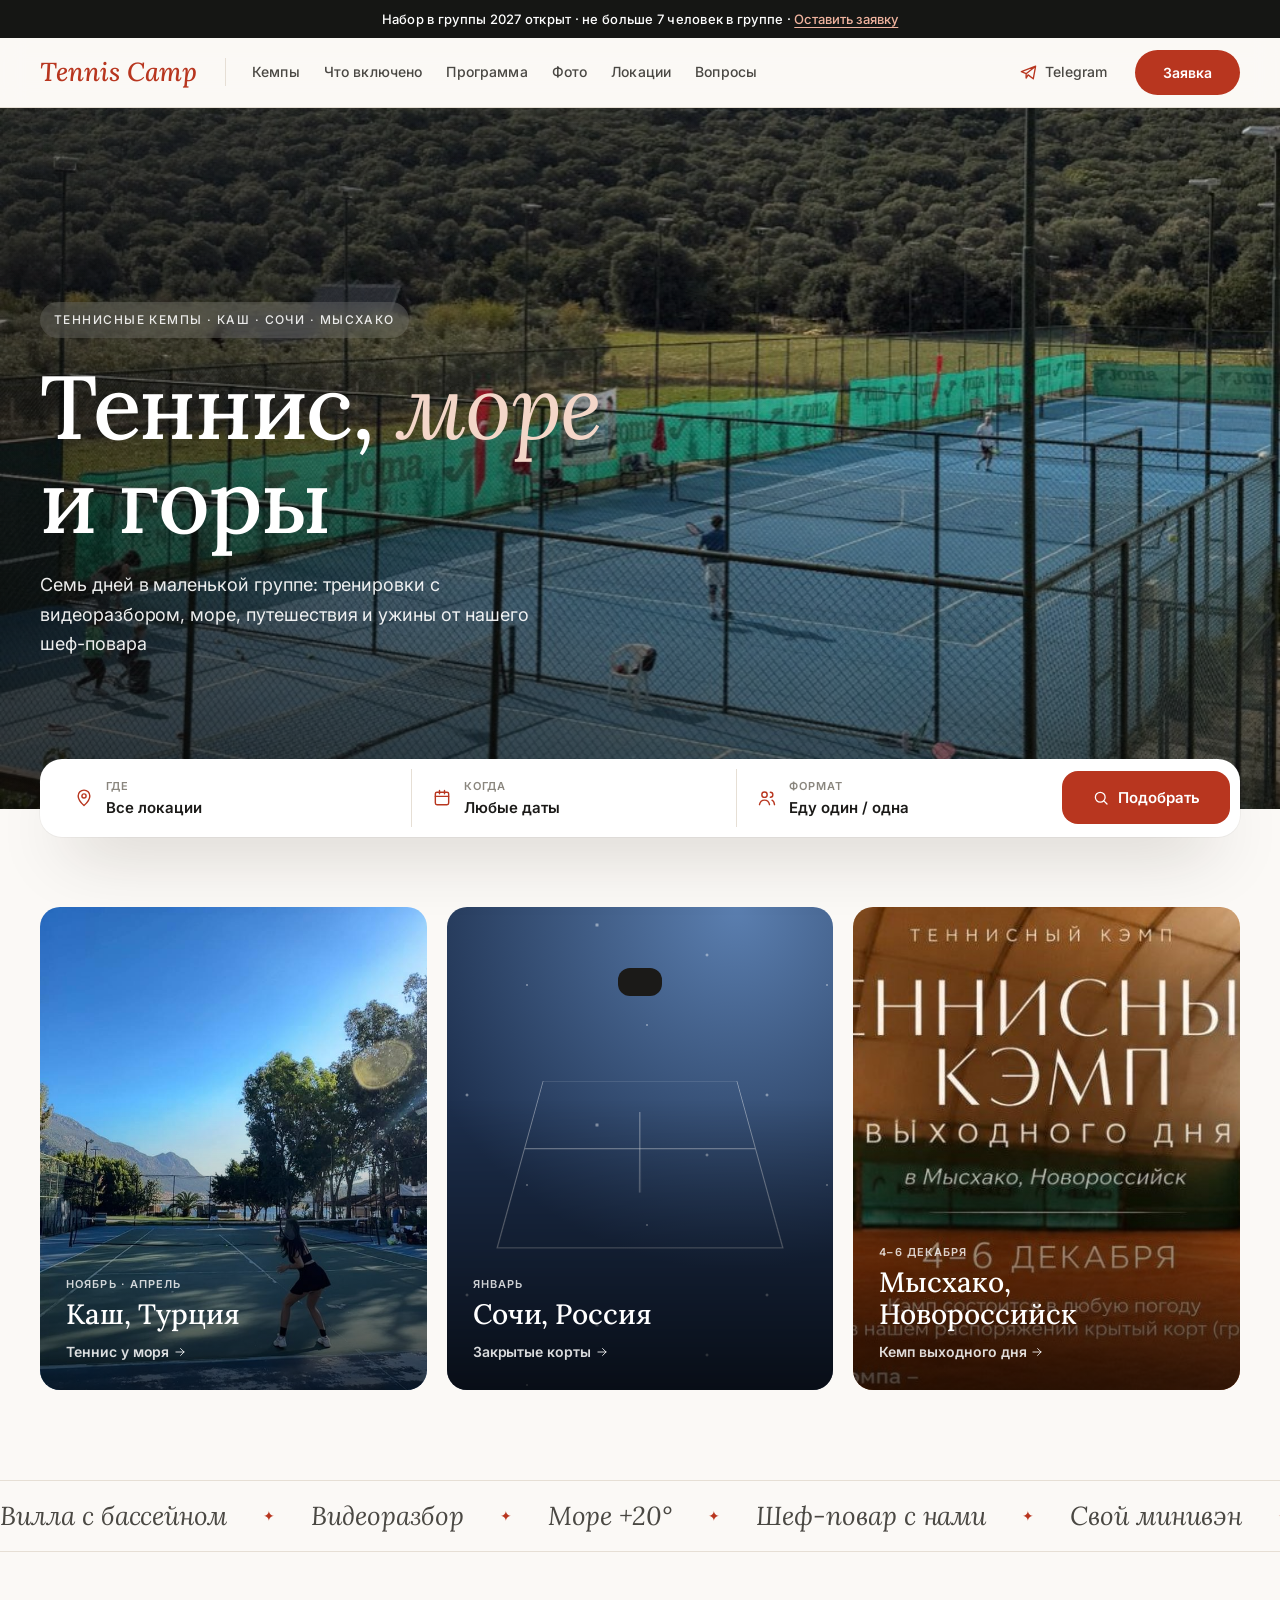
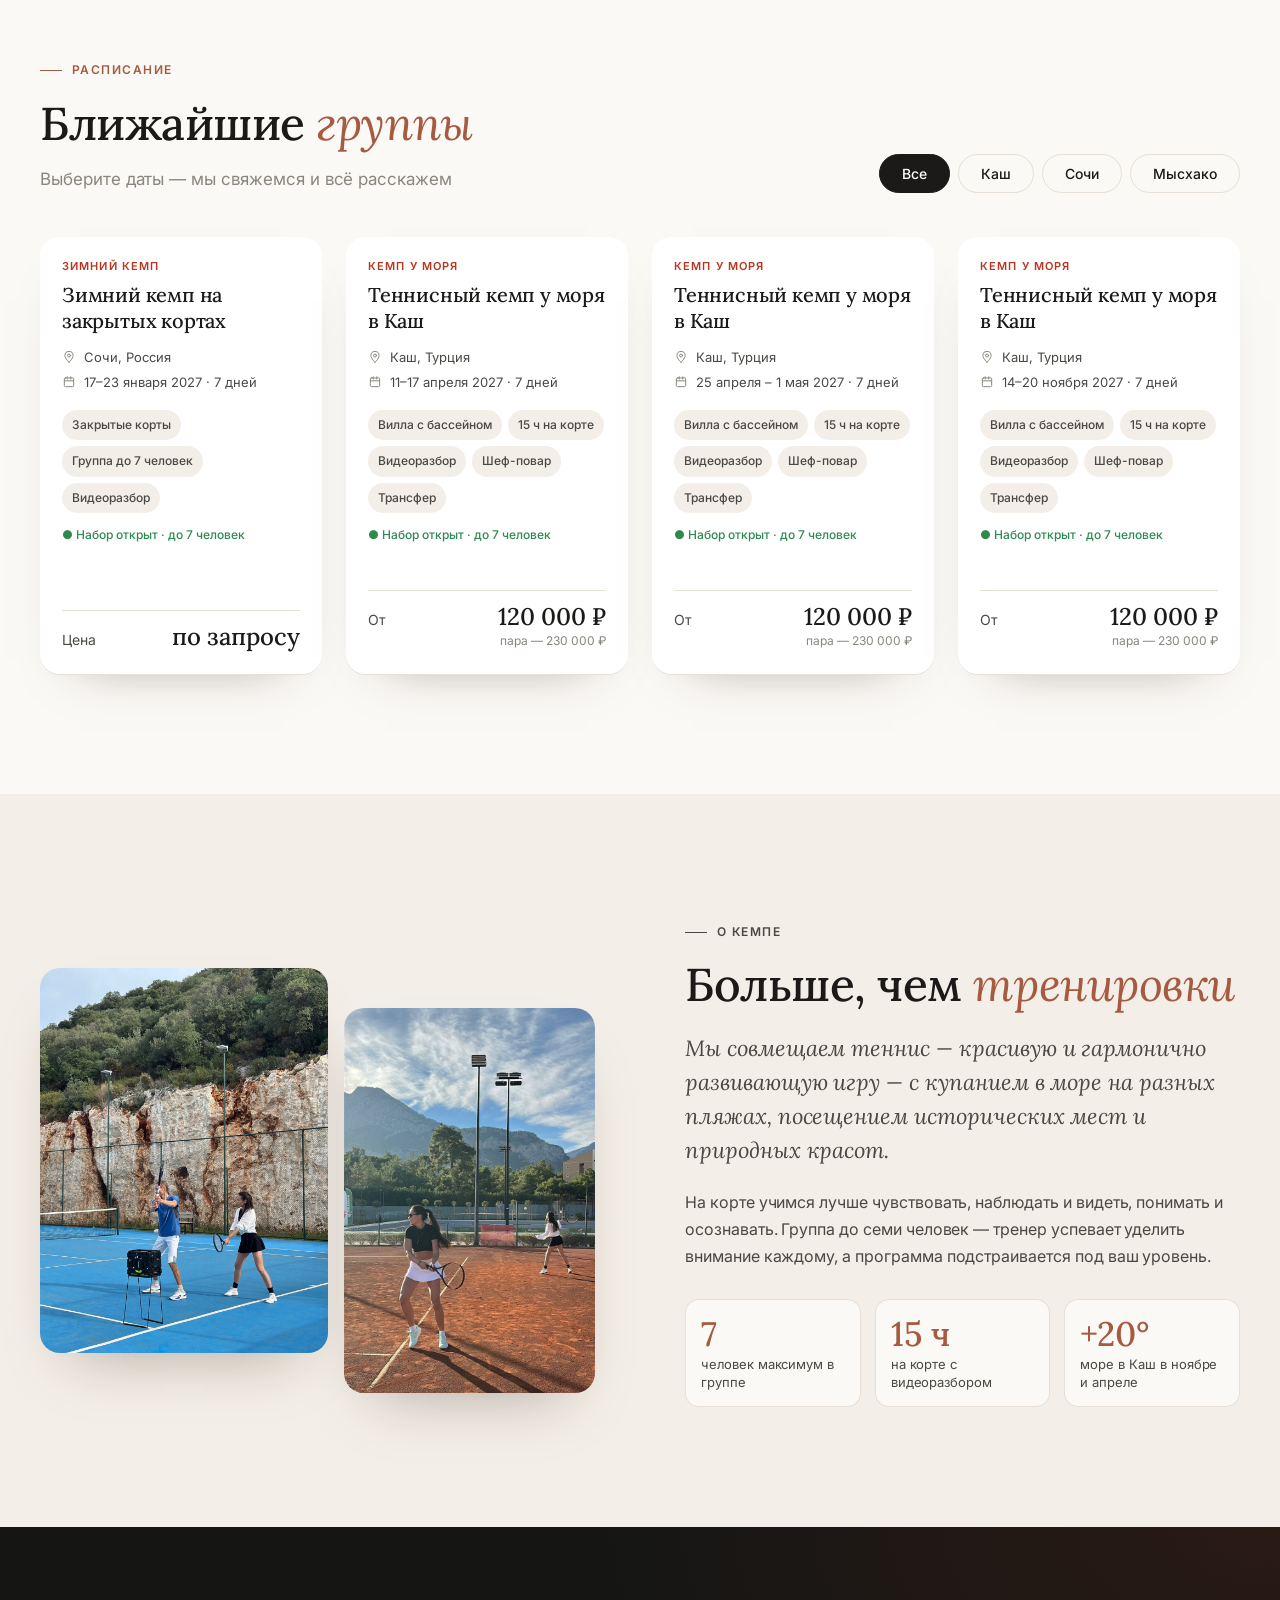
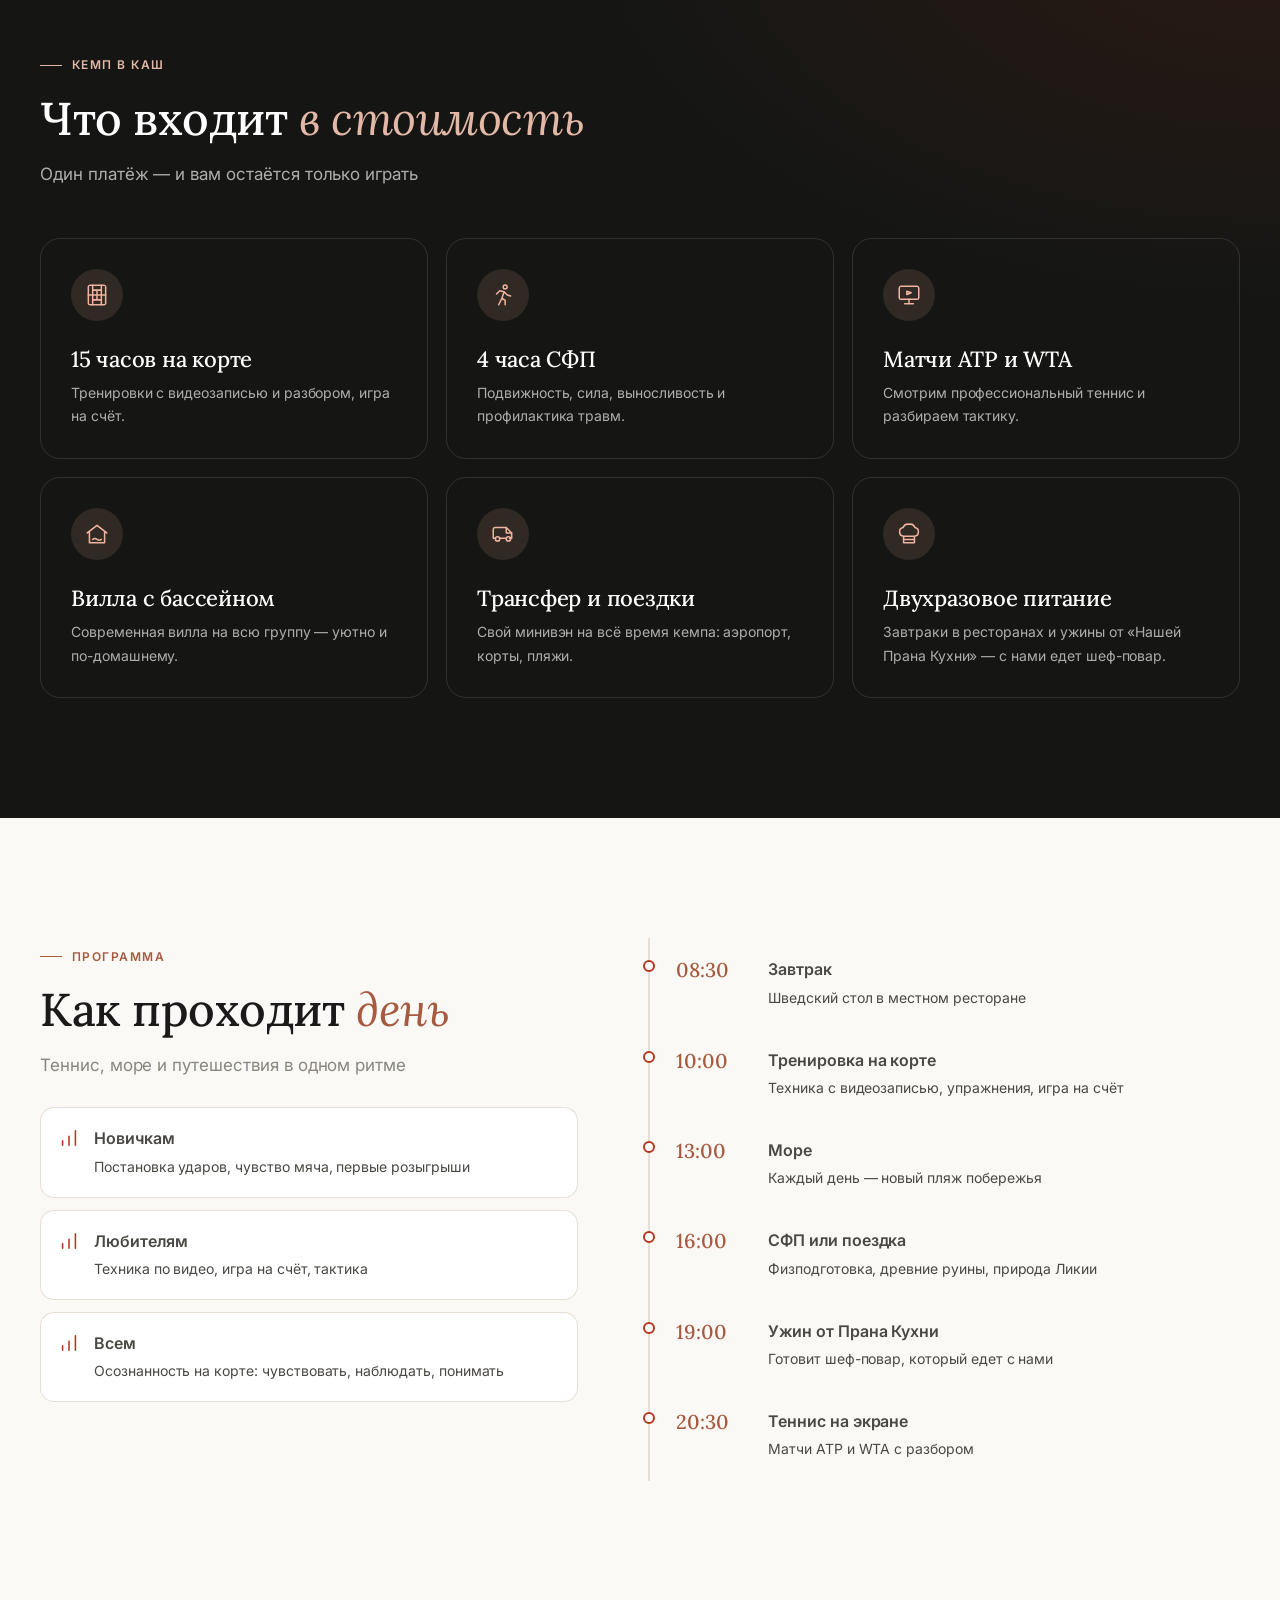
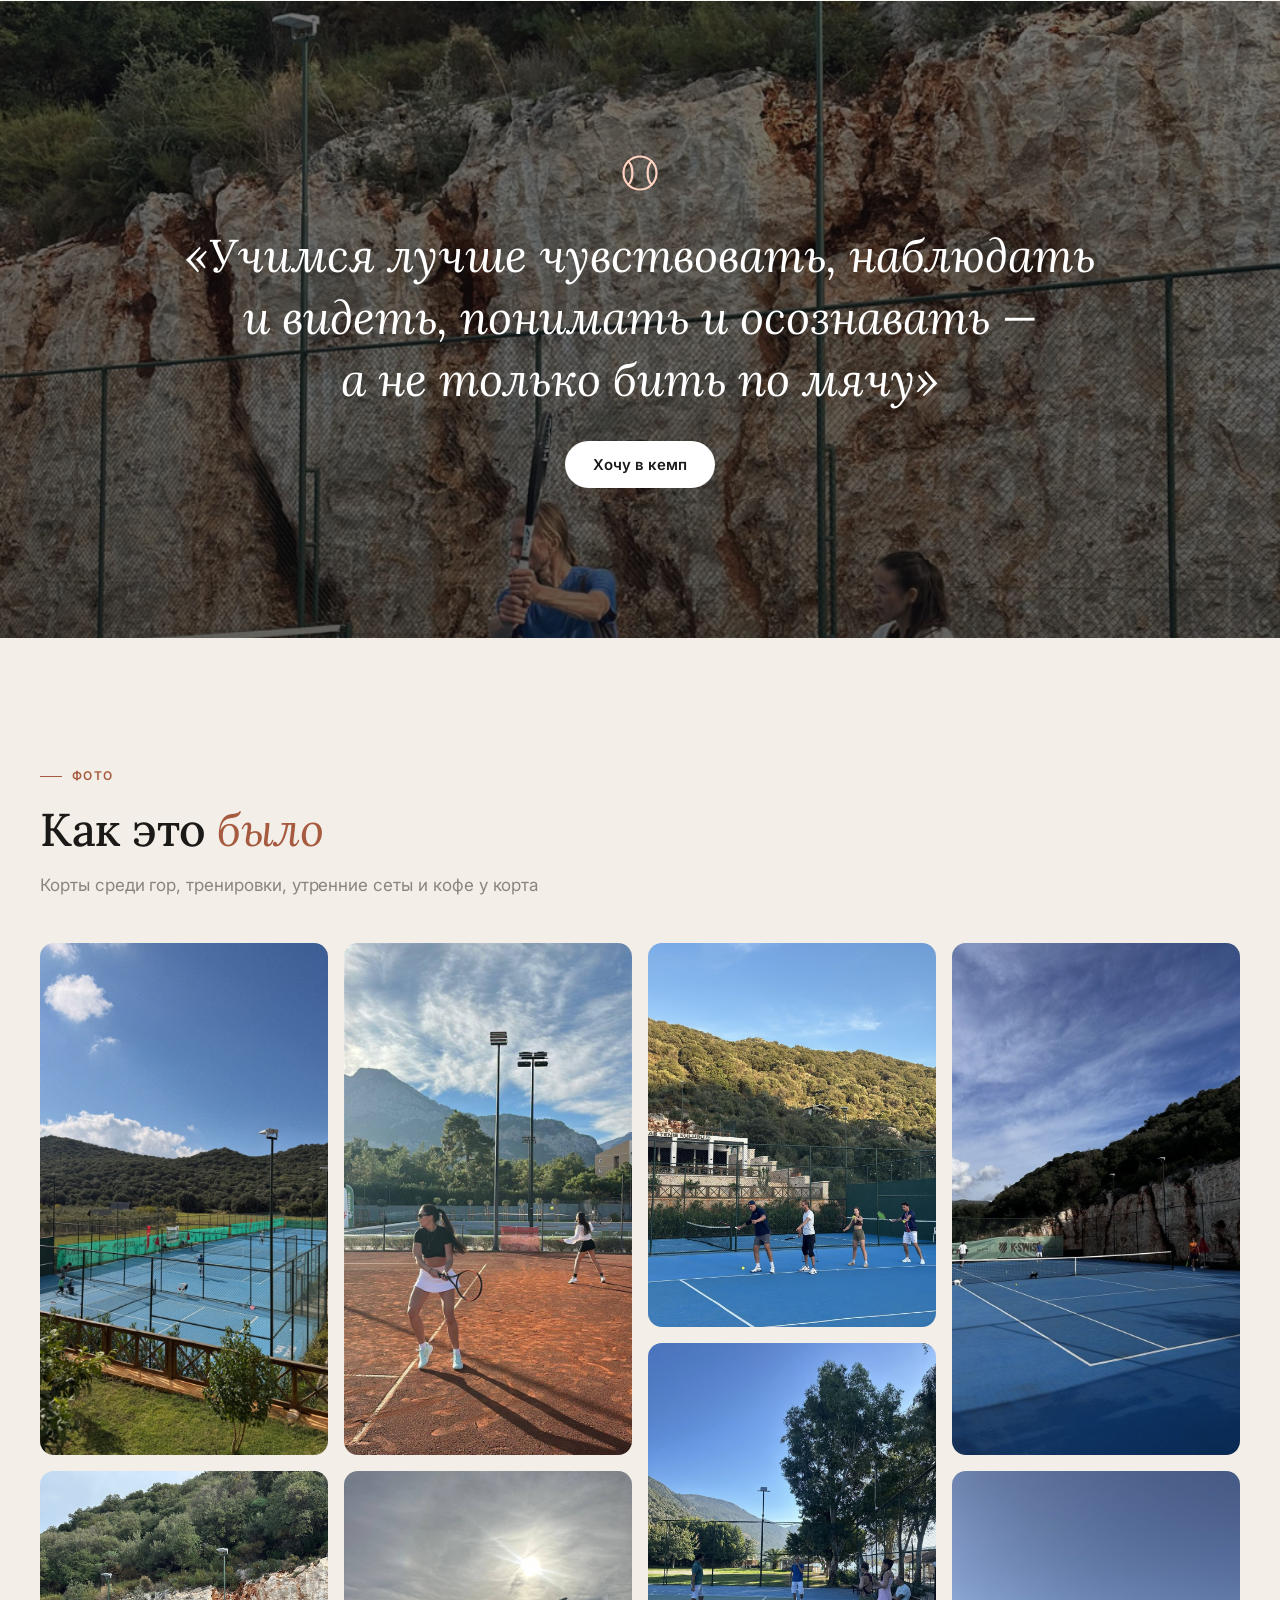
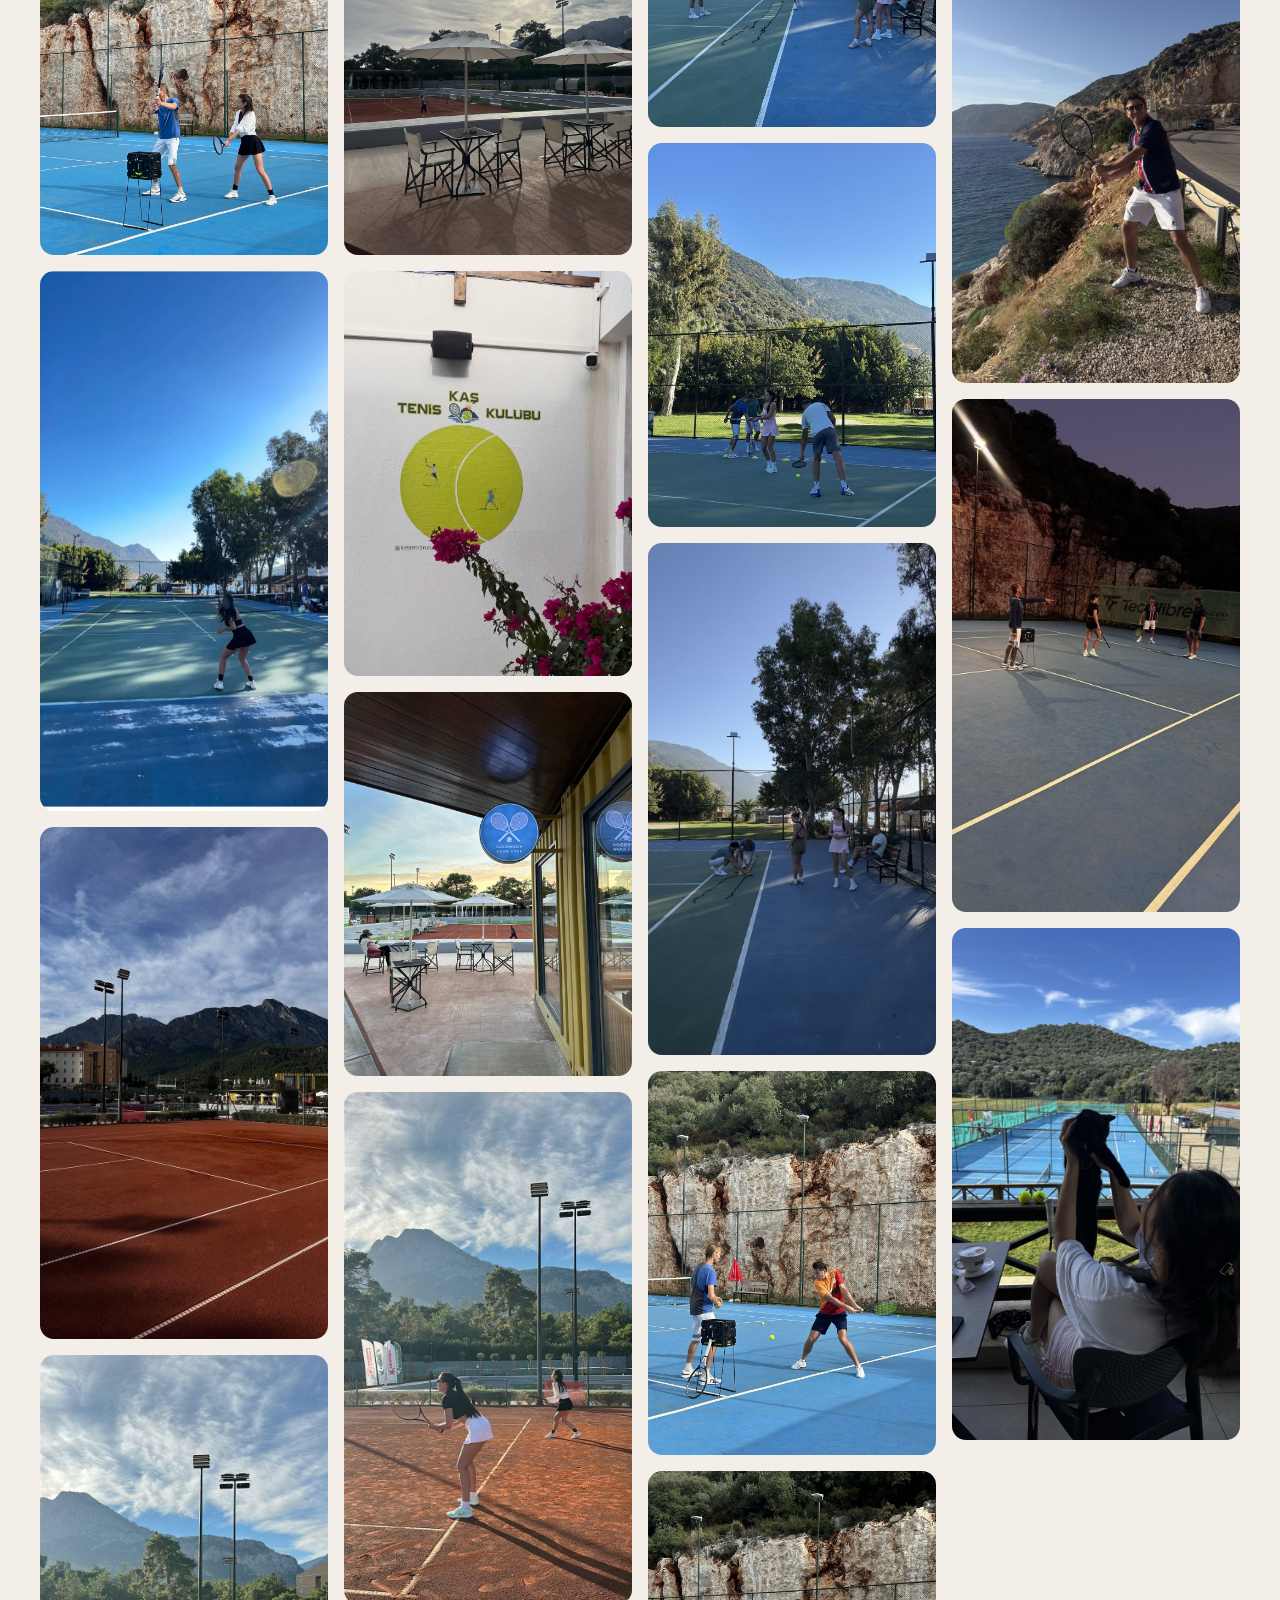
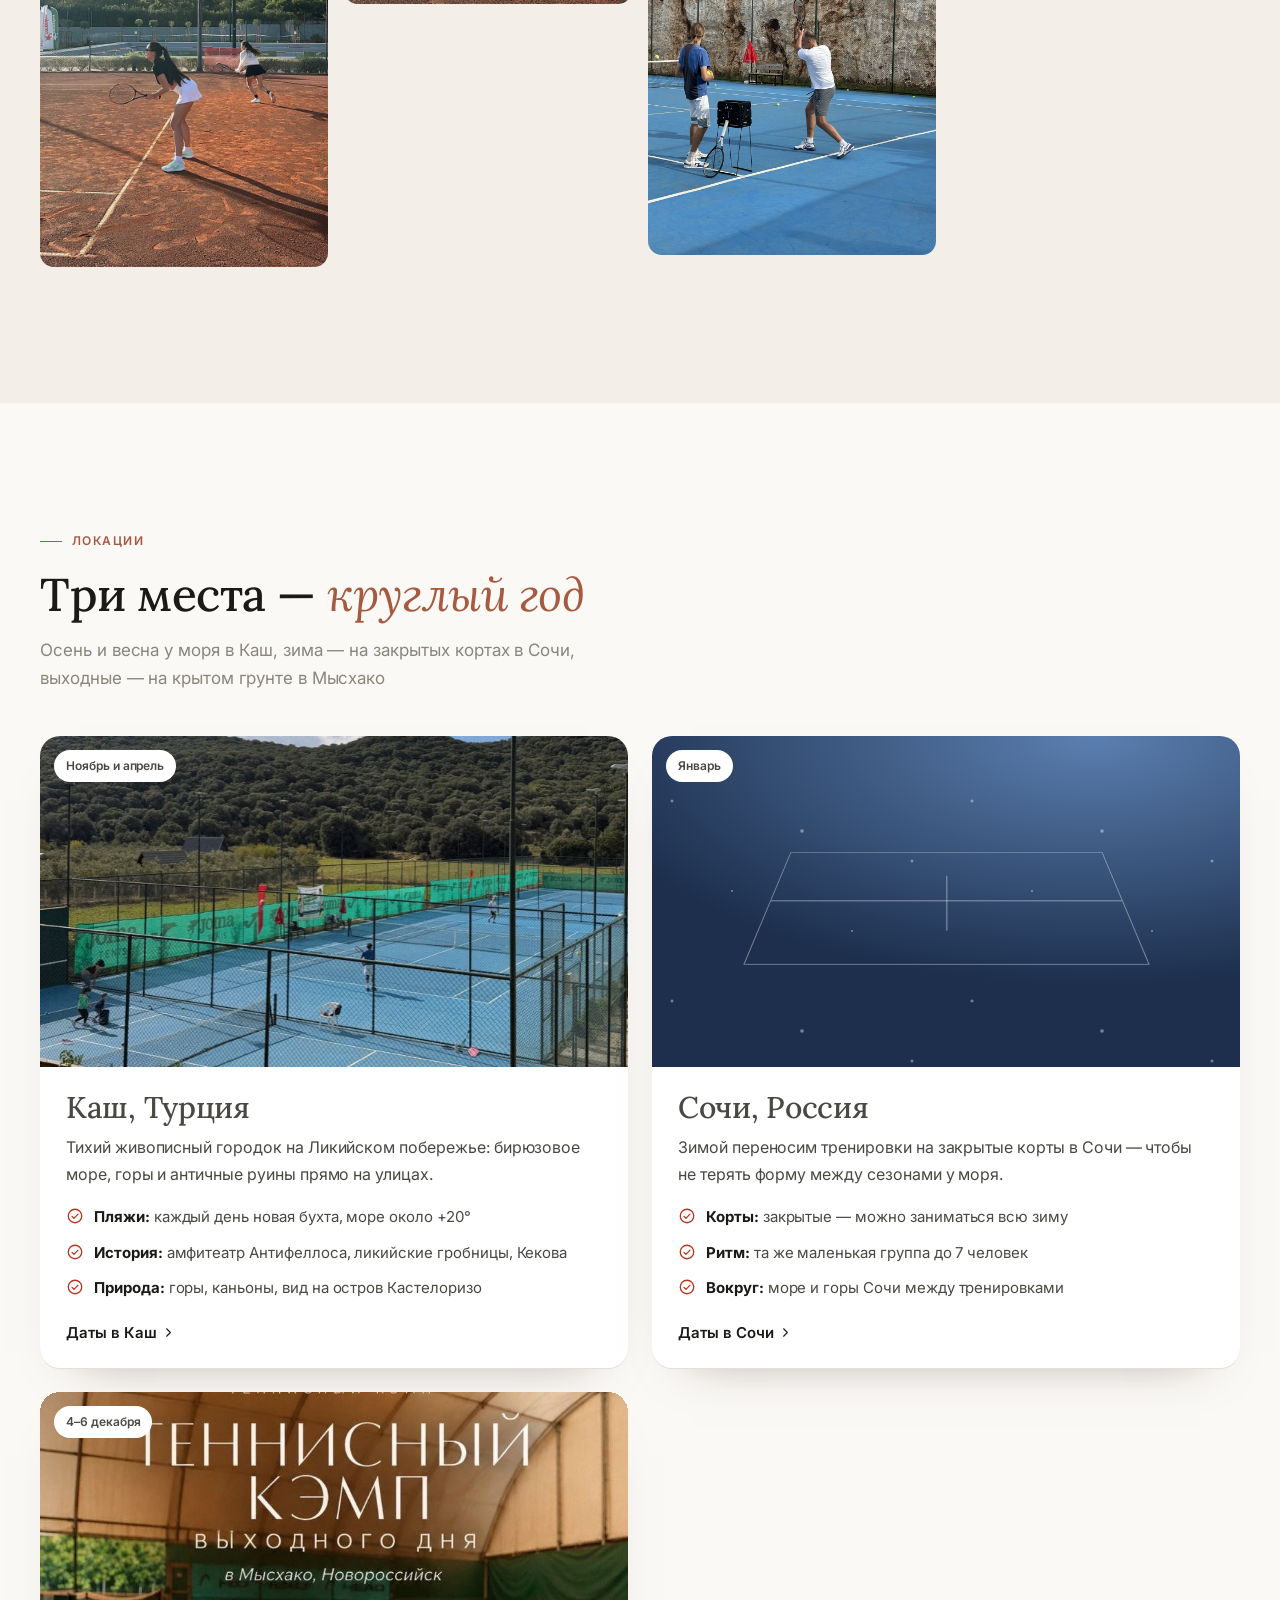
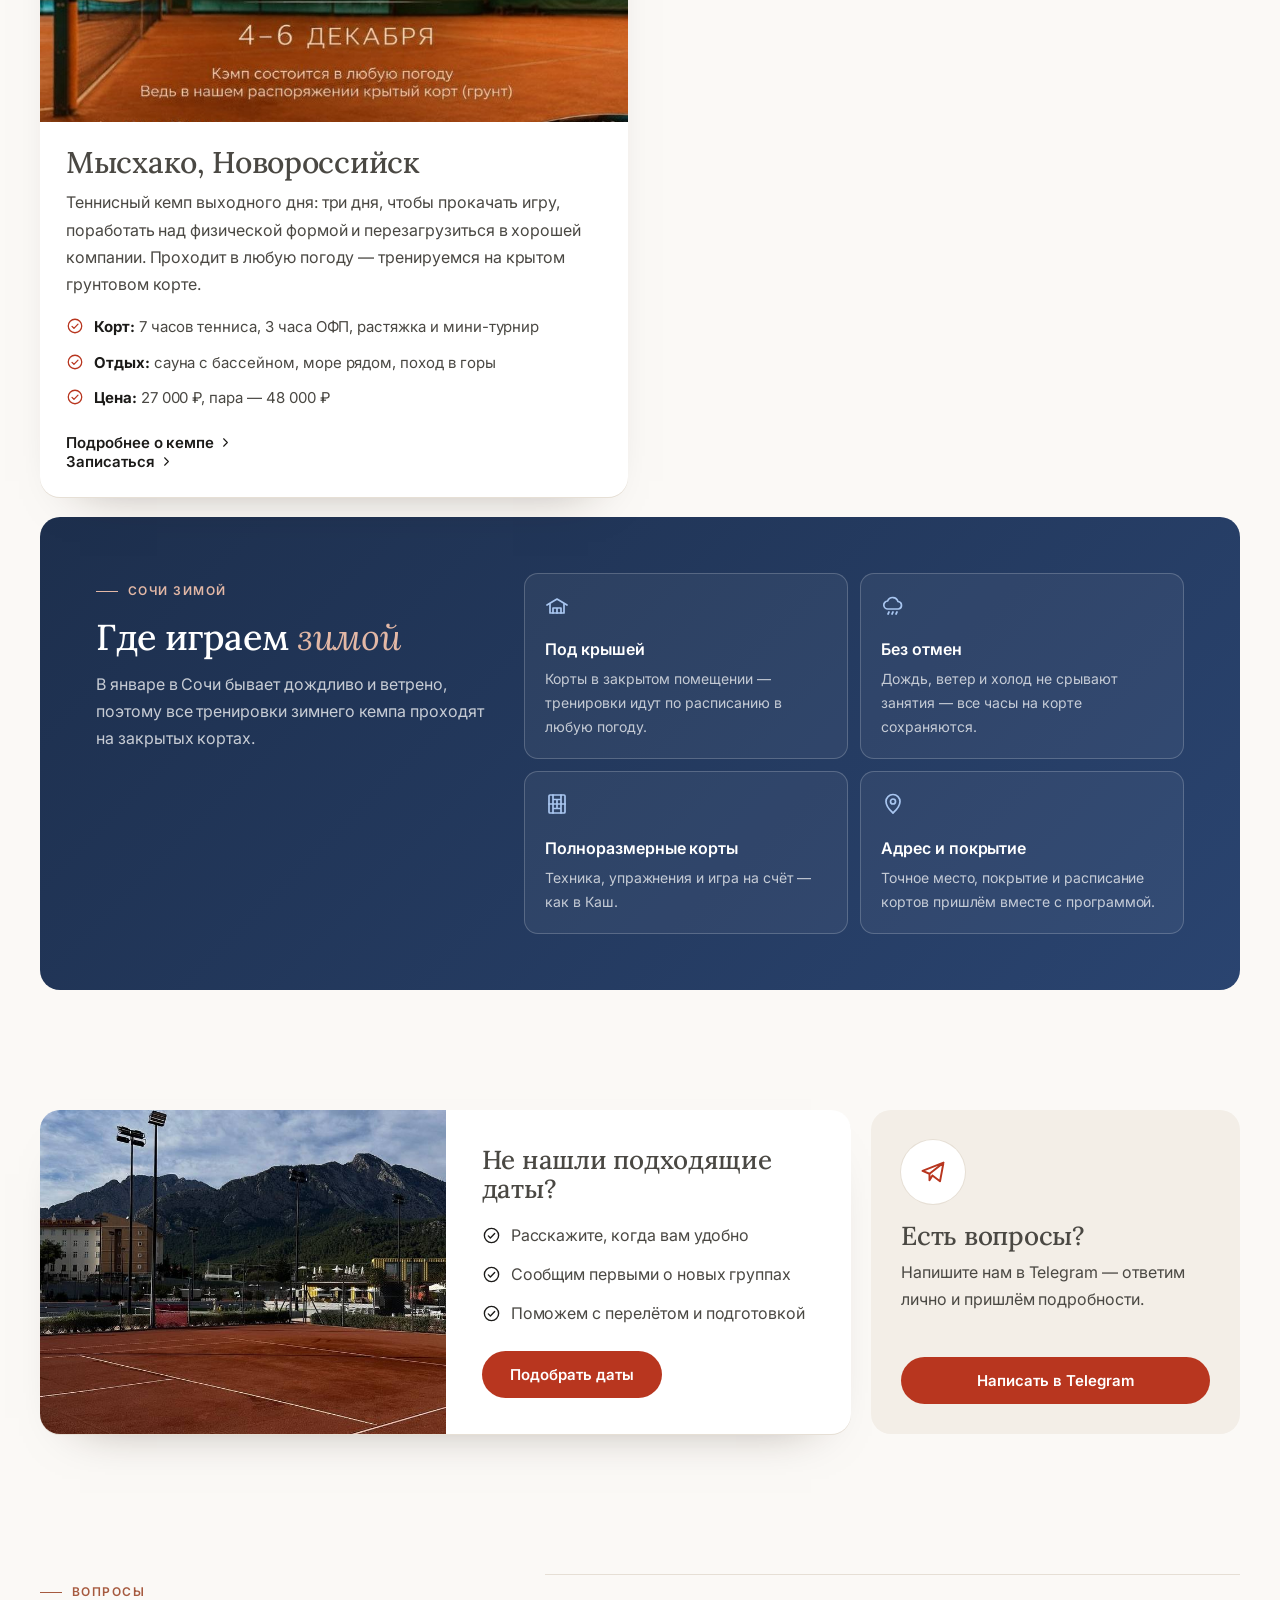
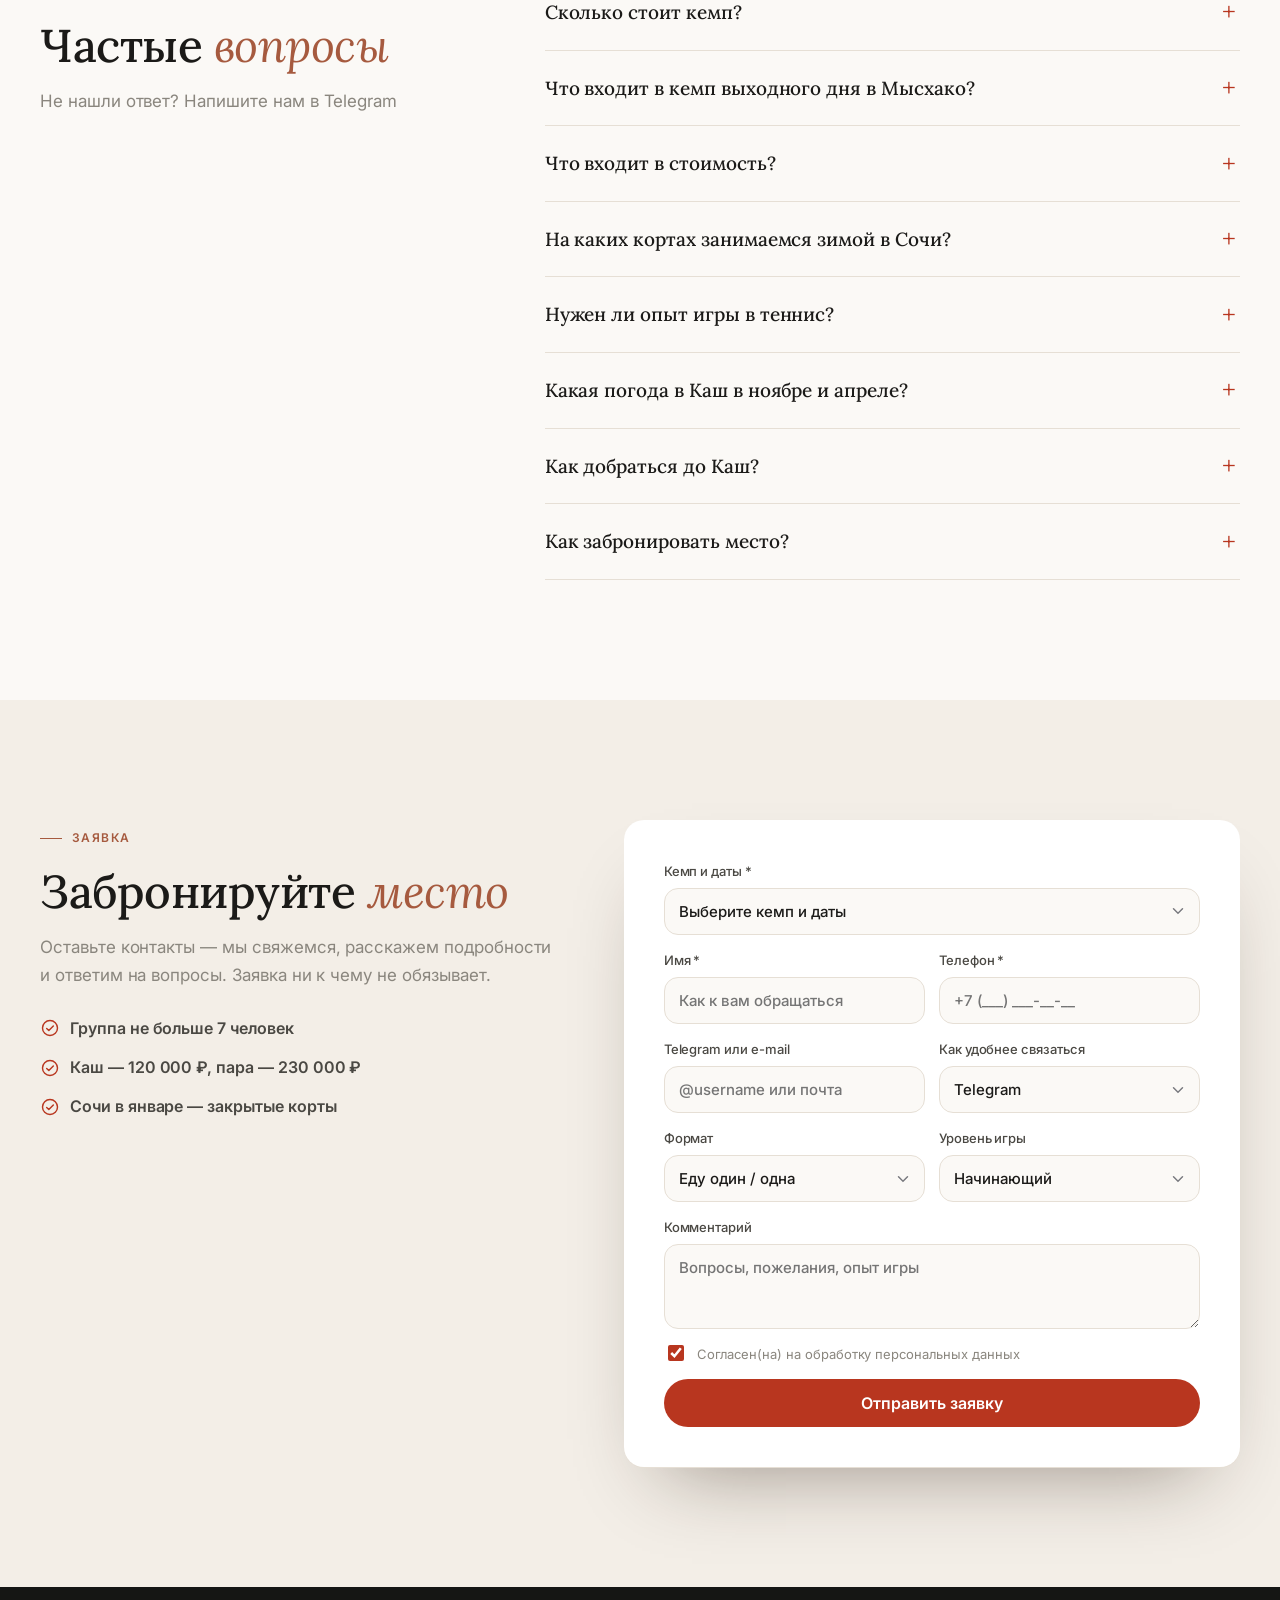
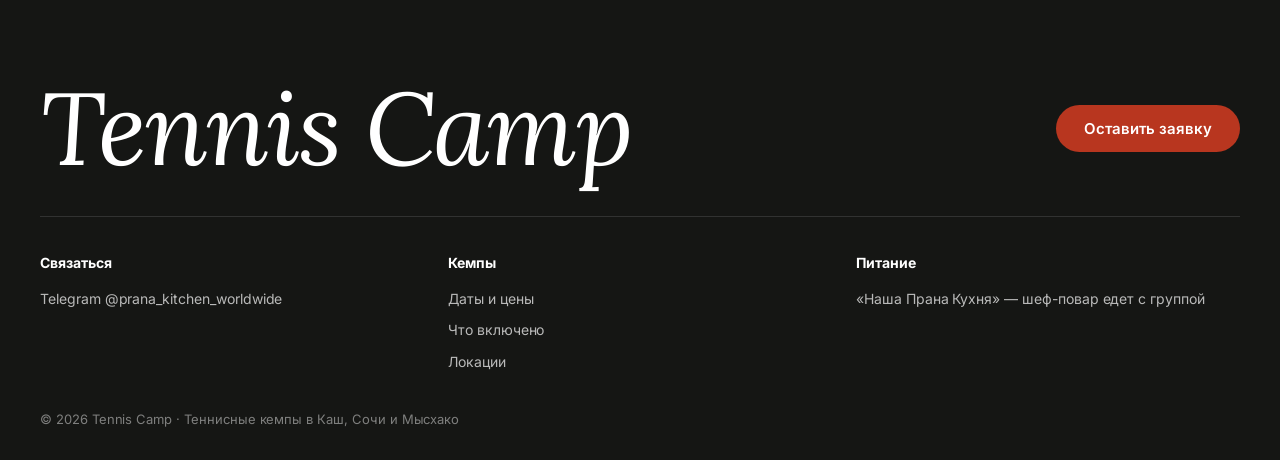
==== commit 8b643a75: "Кемп в Мысхако, отдельная страница, sitemap и robots, SEO-разметка; «в Каш» Co-Authored-By: Claude O" ====
--- a/index.html
+++ b/index.html
@@ -3,14 +3,28 @@
 <head>
   <meta charset="utf-8">
   <meta name="viewport" content="width=device-width, initial-scale=1">
-  <title>Tennis Camp — теннисные кемпы в Каше и Сочи</title>
-  <meta name="description" content="Теннисные кемпы в Каше (Турция) и зимой в Сочи на закрытых кортах. Группа до 7 человек, тренировки с видеоразбором, вилла с бассейном и шеф-повар. Оставьте заявку.">
+  <title>Теннисные кемпы в Каш, Сочи и Новороссийске (Мысхако) — Tennis Camp</title>
+  <meta name="description" content="Теннисные кемпы для взрослых: неделя у моря в Каш (Турция), зимой — в Сочи, кемп выходного дня в Мысхако (Новороссийск) 4–6 декабря на крытом грунте. Группа до 7 человек, видеоразбор. Оставьте заявку.">
+  <meta name="keywords" content="теннисный кемп, теннисный лагерь для взрослых, теннис в Новороссийске, теннисный кемп Мысхако, теннисный кемп Каш, теннисный кемп Турция, теннис Сочи зимой">
+  <link rel="canonical" href="https://camptennis.ru/">
+  <meta property="og:type" content="website">
+  <meta property="og:url" content="https://camptennis.ru/">
+  <meta property="og:title" content="Теннисные кемпы в Каш, Сочи и Мысхако — Tennis Camp">
+  <meta property="og:description" content="Теннис, море и горы: тренировки в маленькой группе, видеоразбор, путешествия. Ближайший — кемп выходного дня в Мысхако, 4–6 декабря.">
+  <meta property="og:image" content="https://camptennis.ru/img/gallery/03.jpg">
+  <meta property="og:locale" content="ru_RU">
   <meta name="theme-color" content="#ffffff">
   <link rel="preconnect" href="https://fonts.googleapis.com">
   <link rel="preconnect" href="https://fonts.gstatic.com" crossorigin>
   <link href="https://fonts.googleapis.com/css2?family=Inter:wght@400;500;600&family=Lora:ital,wght@0,400;0,500;0,600;1,400;1,500&display=swap" rel="stylesheet">
   <link rel="stylesheet" href="styles.css">
   <link rel="icon" href="data:image/svg+xml,%3Csvg xmlns='http://www.w3.org/2000/svg' viewBox='0 0 32 32'%3E%3Ccircle cx='16' cy='16' r='14' fill='%23c23a22'/%3E%3Cpath d='M6 7c6 4 6 14 0 18M26 7c-6 4-6 14 0 18' stroke='%23fff' stroke-width='2' fill='none'/%3E%3C/svg%3E">
+  <script type="application/ld+json">
+  {"@context":"https://schema.org","@graph":[
+    {"@type":"Organization","@id":"https://camptennis.ru/#org","name":"Tennis Camp","url":"https://camptennis.ru/","logo":"https://camptennis.ru/img/gallery/03.jpg","sameAs":["https://t.me/prana_kitchen_worldwide"]},
+    {"@type":"SportsEvent","name":"Теннисный кемп выходного дня в Мысхако","description":"Три дня тенниса на крытом грунтовом корте в Мысхако (Новороссийск): 7 часов тренировок, 3 часа ОФП, растяжка, мини-турнир, сауна с бассейном, питание и проживание в отеле.","sport":"Теннис","startDate":"2026-12-04","endDate":"2026-12-06","eventStatus":"https://schema.org/EventScheduled","eventAttendanceMode":"https://schema.org/OfflineEventAttendanceMode","image":"https://camptennis.ru/img/myskhako.jpg","url":"https://camptennis.ru/myskhako/","location":{"@type":"Place","name":"Мысхако, Новороссийск","address":{"@type":"PostalAddress","addressLocality":"Новороссийск","addressRegion":"Краснодарский край","addressCountry":"RU"}},"offers":[{"@type":"Offer","name":"Участие","price":"27000","priceCurrency":"RUB","availability":"https://schema.org/InStock","url":"https://camptennis.ru/myskhako/"},{"@type":"Offer","name":"Для пары","price":"48000","priceCurrency":"RUB","availability":"https://schema.org/InStock","url":"https://camptennis.ru/myskhako/"}],"organizer":{"@id":"https://camptennis.ru/#org"}}
+  ]}
+  </script>
 </head>
 <body>
 
@@ -45,7 +59,7 @@
       <a href="#included">Что включено</a>
       <a href="#program">Программа</a>
       <a href="#photos">Фото</a>
-      <a href="#places">Каш и Сочи</a>
+      <a href="#places">Локации</a>
       <a href="#faq">Вопросы</a>
     </nav>
     <a href="https://t.me/prana_kitchen_worldwide" target="_blank" rel="noopener" class="nav__tg" aria-label="Написать в Telegram"><svg><use href="#i-tg"/></svg><span>Telegram</span></a>
@@ -59,7 +73,7 @@
   <section class="hero">
     <div class="hero__bg"></div>
     <div class="container hero__inner">
-      <p class="hero__kicker">Теннисные кемпы · Каш и Сочи</p>
+      <p class="hero__kicker">Теннисные кемпы · Каш · Сочи · Мысхако</p>
       <h1 class="hero__title">Теннис, <em>море</em><br>и горы</h1>
       <p class="hero__lead">Семь дней в маленькой группе: тренировки с видеоразбором, море, путешествия и ужины от нашего шеф-повара</p>
     </div>
@@ -71,7 +85,7 @@
       <label class="search__field">
         <svg><use href="#i-pin"/></svg>
         <span><small>Где</small>
-          <select name="loc"><option value="all">Все локации</option><option value="kas">Каш, Турция</option><option value="sochi">Сочи, Россия</option></select>
+          <select name="loc"><option value="all">Все локации</option><option value="kas">Каш, Турция</option><option value="sochi">Сочи, Россия</option><option value="myskhako">Мысхако, Новороссийск</option></select>
         </span>
       </label>
       <label class="search__field">
@@ -96,9 +110,9 @@
       <span class="tile__img tile__img--winter"><span class="snow" aria-hidden="true"></span></span>
       <span class="tile__cap"><small>Январь</small><b>Сочи, Россия</b><span class="tile__more">Закрытые корты <svg><use href="#i-arrow"/></svg></span></span>
     </a>
-    <a class="tile" href="#photos">
-      <span class="tile__img" style="--img:url('img/gallery/05.jpg')"></span>
-      <span class="tile__cap"><small>Галерея</small><b>Как это было</b><span class="tile__more">Фото с кемпов <svg><use href="#i-arrow"/></svg></span></span>
+    <a class="tile" href="myskhako/">
+      <span class="tile__img" style="--img:url('img/myskhako-card.jpg')"></span>
+      <span class="tile__cap"><small>4–6 декабря</small><b>Мысхако, Новороссийск</b><span class="tile__more">Кемп выходного дня <svg><use href="#i-arrow"/></svg></span></span>
     </a>
   </section>
 
@@ -120,6 +134,7 @@
           <button class="chip is-active" data-filter="all">Все</button>
           <button class="chip" data-filter="kas">Каш</button>
           <button class="chip" data-filter="sochi">Сочи</button>
+          <button class="chip" data-filter="myskhako">Мысхако</button>
         </div>
       </div>
       <div class="camps" id="campsGrid"><p class="muted">Загружаем расписание…</p></div>
@@ -141,7 +156,7 @@
         <ul class="about__facts">
           <li><b>7</b><span>человек максимум в группе</span></li>
           <li><b>15 ч</b><span>на корте с видеоразбором</span></li>
-          <li><b>+20°</b><span>море в Каше в ноябре и апреле</span></li>
+          <li><b>+20°</b><span>море в Каш в ноябре и апреле</span></li>
         </ul>
       </div>
     </div>
@@ -150,7 +165,7 @@
   <!-- INCLUDED (dark) -->
   <section class="section section--dark" id="included">
     <div class="container">
-      <p class="eyebrow eyebrow--light">Кемп в Каше</p>
+      <p class="eyebrow eyebrow--light">Кемп в Каш</p>
       <h2>Что входит <em>в стоимость</em></h2>
       <p class="section__sub section__sub--light">Один платёж — и вам остаётся только играть</p>
       <div class="services">
@@ -212,8 +227,8 @@
   <section class="section" id="places">
     <div class="container">
       <p class="eyebrow">Локации</p>
-      <h2>Два места — <em>круглый год</em></h2>
-      <p class="section__sub">Осень и весна у моря в Каше, зима — на закрытых кортах в Сочи</p>
+      <h2>Три места — <em>круглый год</em></h2>
+      <p class="section__sub">Осень и весна у моря в Каш, зима — на закрытых кортах в Сочи, выходные — на крытом грунте в Мысхако</p>
       <div class="places">
         <article class="place">
           <div class="place__media" style="--img:url('img/gallery/01.jpg')"><span class="place__badge">Ноябрь и апрель</span></div>
@@ -225,7 +240,7 @@
               <li><svg><use href="#i-check"/></svg><span><b>История:</b> амфитеатр Антифеллоса, ликийские гробницы, Кекова</span></li>
               <li><svg><use href="#i-check"/></svg><span><b>Природа:</b> горы, каньоны, вид на остров Кастелоризо</span></li>
             </ul>
-            <button class="link-btn" data-filter-go="kas">Даты в Каше <svg><use href="#i-chev"/></svg></button>
+            <button class="link-btn" data-filter-go="kas">Даты в Каш <svg><use href="#i-chev"/></svg></button>
           </div>
         </article>
         <article class="place">
@@ -241,6 +256,20 @@
             <button class="link-btn" data-filter-go="sochi">Даты в Сочи <svg><use href="#i-chev"/></svg></button>
           </div>
         </article>
+        <article class="place" id="myskhako">
+          <div class="place__media" style="--img:url('img/myskhako-card.jpg')"><span class="place__badge">4–6 декабря</span></div>
+          <div class="place__body">
+            <h3>Мысхако, Новороссийск</h3>
+            <p>Теннисный кемп выходного дня: три дня, чтобы прокачать игру, поработать над физической формой и перезагрузиться в хорошей компании. Проходит в любую погоду — тренируемся на крытом грунтовом корте.</p>
+            <ul class="place__list">
+              <li><svg><use href="#i-check"/></svg><span><b>Корт:</b> 7 часов тенниса, 3 часа ОФП, растяжка и мини-турнир</span></li>
+              <li><svg><use href="#i-check"/></svg><span><b>Отдых:</b> сауна с бассейном, море рядом, поход в горы</span></li>
+              <li><svg><use href="#i-check"/></svg><span><b>Цена:</b> 27 000 ₽, пара — 48 000 ₽</span></li>
+            </ul>
+            <a class="link-btn" href="myskhako/">Подробнее о кемпе <svg><use href="#i-chev"/></svg></a>
+            <button class="link-btn" data-filter-go="myskhako">Записаться <svg><use href="#i-chev"/></svg></button>
+          </div>
+        </article>
       </div>
 
       <div class="courts" id="sochi-courts">
@@ -252,7 +281,7 @@
         <div class="courts__grid">
           <div class="court-card"><svg><use href="#i-roof"/></svg><h4>Под крышей</h4><p>Корты в закрытом помещении — тренировки идут по расписанию в любую погоду.</p></div>
           <div class="court-card"><svg><use href="#i-cloud"/></svg><h4>Без отмен</h4><p>Дождь, ветер и холод не срывают занятия — все часы на корте сохраняются.</p></div>
-          <div class="court-card"><svg><use href="#i-court"/></svg><h4>Полноразмерные корты</h4><p>Техника, упражнения и игра на счёт — как в Каше.</p></div>
+          <div class="court-card"><svg><use href="#i-court"/></svg><h4>Полноразмерные корты</h4><p>Техника, упражнения и игра на счёт — как в Каш.</p></div>
           <div class="court-card"><svg><use href="#i-pin"/></svg><h4>Адрес и покрытие</h4><p>Точное место, покрытие и расписание кортов пришлём вместе с программой.</p></div>
         </div>
       </div>
@@ -290,12 +319,13 @@
         <p class="section__sub">Не нашли ответ? Напишите нам в Telegram</p>
       </div>
       <div class="faq__list">
-        <details><summary>Сколько стоит кемп?</summary><p>Кемп в Каше — 120 000 ₽ за одного человека, 230 000 ₽ за пару. Перелёт в стоимость не входит. Стоимость кемпа в Сочи пришлём по запросу вместе с программой.</p></details>
+        <details><summary>Сколько стоит кемп?</summary><p>Кемп в Каш — 120 000 ₽ за одного человека, 230 000 ₽ за пару. Перелёт в стоимость не входит. Кемп выходного дня в Мысхако — 27 000 ₽, для пары 48 000 ₽. Стоимость кемпа в Сочи пришлём по запросу вместе с программой.</p></details>
+        <details><summary>Что входит в кемп выходного дня в Мысхако?</summary><p>4–6 декабря, Новороссийск. 7 часов теннисных тренировок, 3 часа специальной ОФП, растяжка и мини-турнир, полноценное питание и BBQ-зона, сауна с бассейном, поход в горы (по погоде), мастер-класс по функциональным напиткам, лекция о здоровом питании и проживание в отеле по 2 человека. Одноместное размещение — +3 000 ₽. Для жителей Новороссийска и окрестностей — спортивный пакет за 16 000 ₽, остальное по желанию. <a href="myskhako/">Подробнее</a></p></details>
         <details><summary>Что входит в стоимость?</summary><p>Проживание на вилле с бассейном, трансфер и все поездки на минивэне, 15 часов на корте, 4 часа СФП, просмотр матчей ATP и WTA с разбором и двухразовое питание.</p></details>
         <details><summary>На каких кортах занимаемся зимой в Сочи?</summary><p>На закрытых кортах — дождь, ветер и холод не мешают тренировкам. Точный адрес, покрытие и расписание кортов пришлём вместе с программой кемпа.</p></details>
         <details><summary>Нужен ли опыт игры в теннис?</summary><p>Нет, приезжать можно с любым уровнем. Группа небольшая, до семи человек, поэтому тренер подстраивает занятия под каждого.</p></details>
-        <details><summary>Какая погода в Каше в ноябре и апреле?</summary><p>Тепло и комфортно для тенниса, море около +20°: можно купаться и не страдать от жары на корте.</p></details>
-        <details><summary>Как добраться до Каша?</summary><p>Ближайшие аэропорты — Анталья и Даламан. Из аэропорта встречаем и везём на виллу на нашем минивэне.</p></details>
+        <details><summary>Какая погода в Каш в ноябре и апреле?</summary><p>Тепло и комфортно для тенниса, море около +20°: можно купаться и не страдать от жары на корте.</p></details>
+        <details><summary>Как добраться до Каш?</summary><p>Ближайшие аэропорты — Анталья и Даламан. Из аэропорта встречаем и везём на виллу на нашем минивэне.</p></details>
         <details><summary>Как забронировать место?</summary><p>Оставьте заявку на сайте или напишите в Telegram. Мы свяжемся, ответим на вопросы и расскажем, как подтвердить участие.</p></details>
       </div>
     </div>
@@ -327,10 +357,10 @@
     </div>
     <div class="footer__cols">
       <div><b>Связаться</b><a href="https://t.me/prana_kitchen_worldwide" target="_blank" rel="noopener">Telegram @prana_kitchen_worldwide</a></div>
-      <div><b>Кемпы</b><a href="#camps">Даты и цены</a><a href="#included">Что включено</a><a href="#places">Каш и Сочи</a></div>
+      <div><b>Кемпы</b><a href="#camps">Даты и цены</a><a href="#included">Что включено</a><a href="#places">Локации</a></div>
       <div><b>Питание</b><span>«Наша Прана Кухня» — шеф-повар едет с группой</span></div>
     </div>
-    <p class="footer__copy">© 2026 Tennis Camp · Теннисные кемпы в Каше и Сочи</p>
+    <p class="footer__copy">© 2026 Tennis Camp · Теннисные кемпы в Каш, Сочи и Мысхако</p>
   </div>
 </footer>
 
--- a/styles.css
+++ b/styles.css
@@ -185,9 +185,9 @@
 
 /* ============ Gallery ============ */
 .gallery { columns: 4; column-gap: 14px; margin-top: 30px; }
-.gallery__item { display: block; width: 100%; margin: 0 0 14px; padding: 0; border: 0; border-radius: var(--r-sm); overflow: hidden; cursor: zoom-in; break-inside: avoid; background: var(--line); }
+.gallery__item { display: inline-block; vertical-align: top; width: 100%; margin: 0 0 14px; padding: 0; border: 0; border-radius: var(--r-sm); overflow: hidden; cursor: zoom-in; break-inside: avoid; background: var(--line); }
 .gallery__item img { width: 100%; height: auto; transition: transform .8s var(--ease); }
-.gallery__item:hover img { transform: scale(1.05); }
+@media (hover: hover) { .gallery__item:hover img { transform: scale(1.05); } }
 .gallery__item:focus-visible { outline: 2px solid var(--red); outline-offset: 3px; }
 
 /* ============ Places ============ */
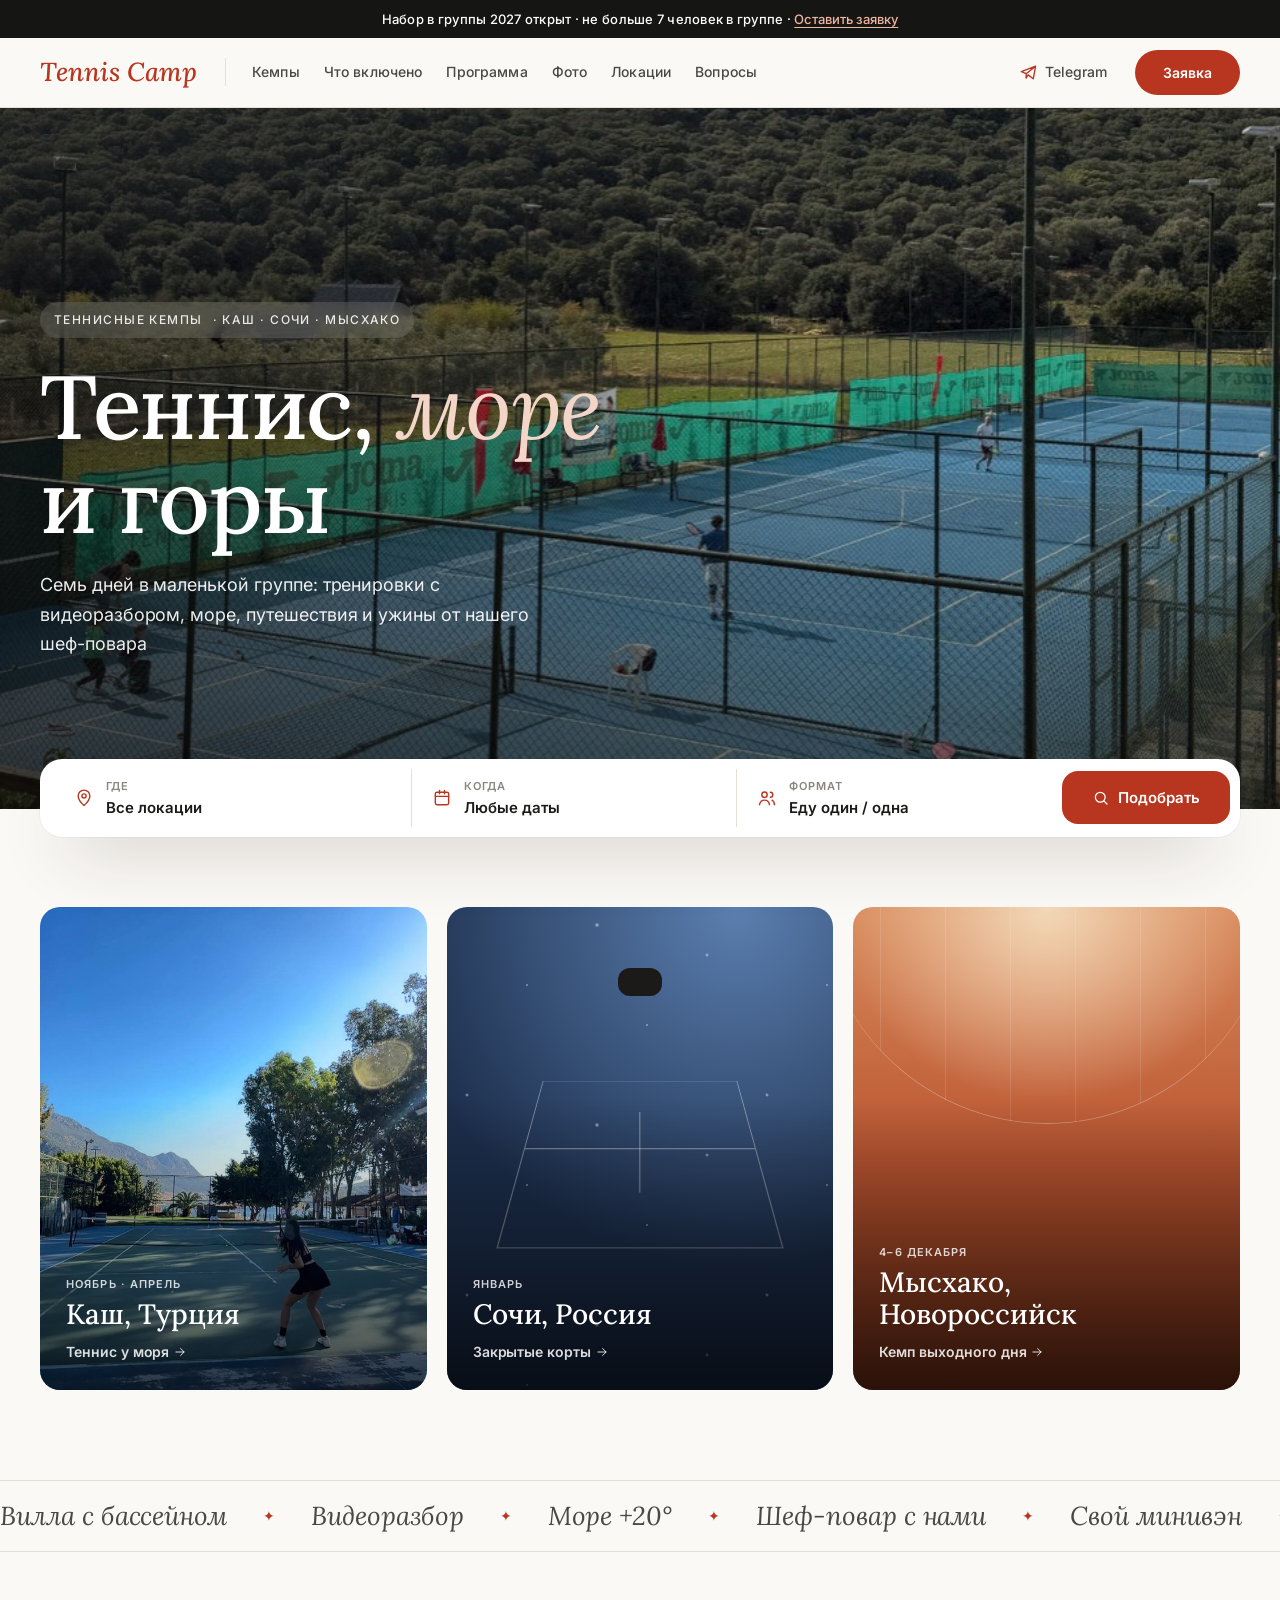
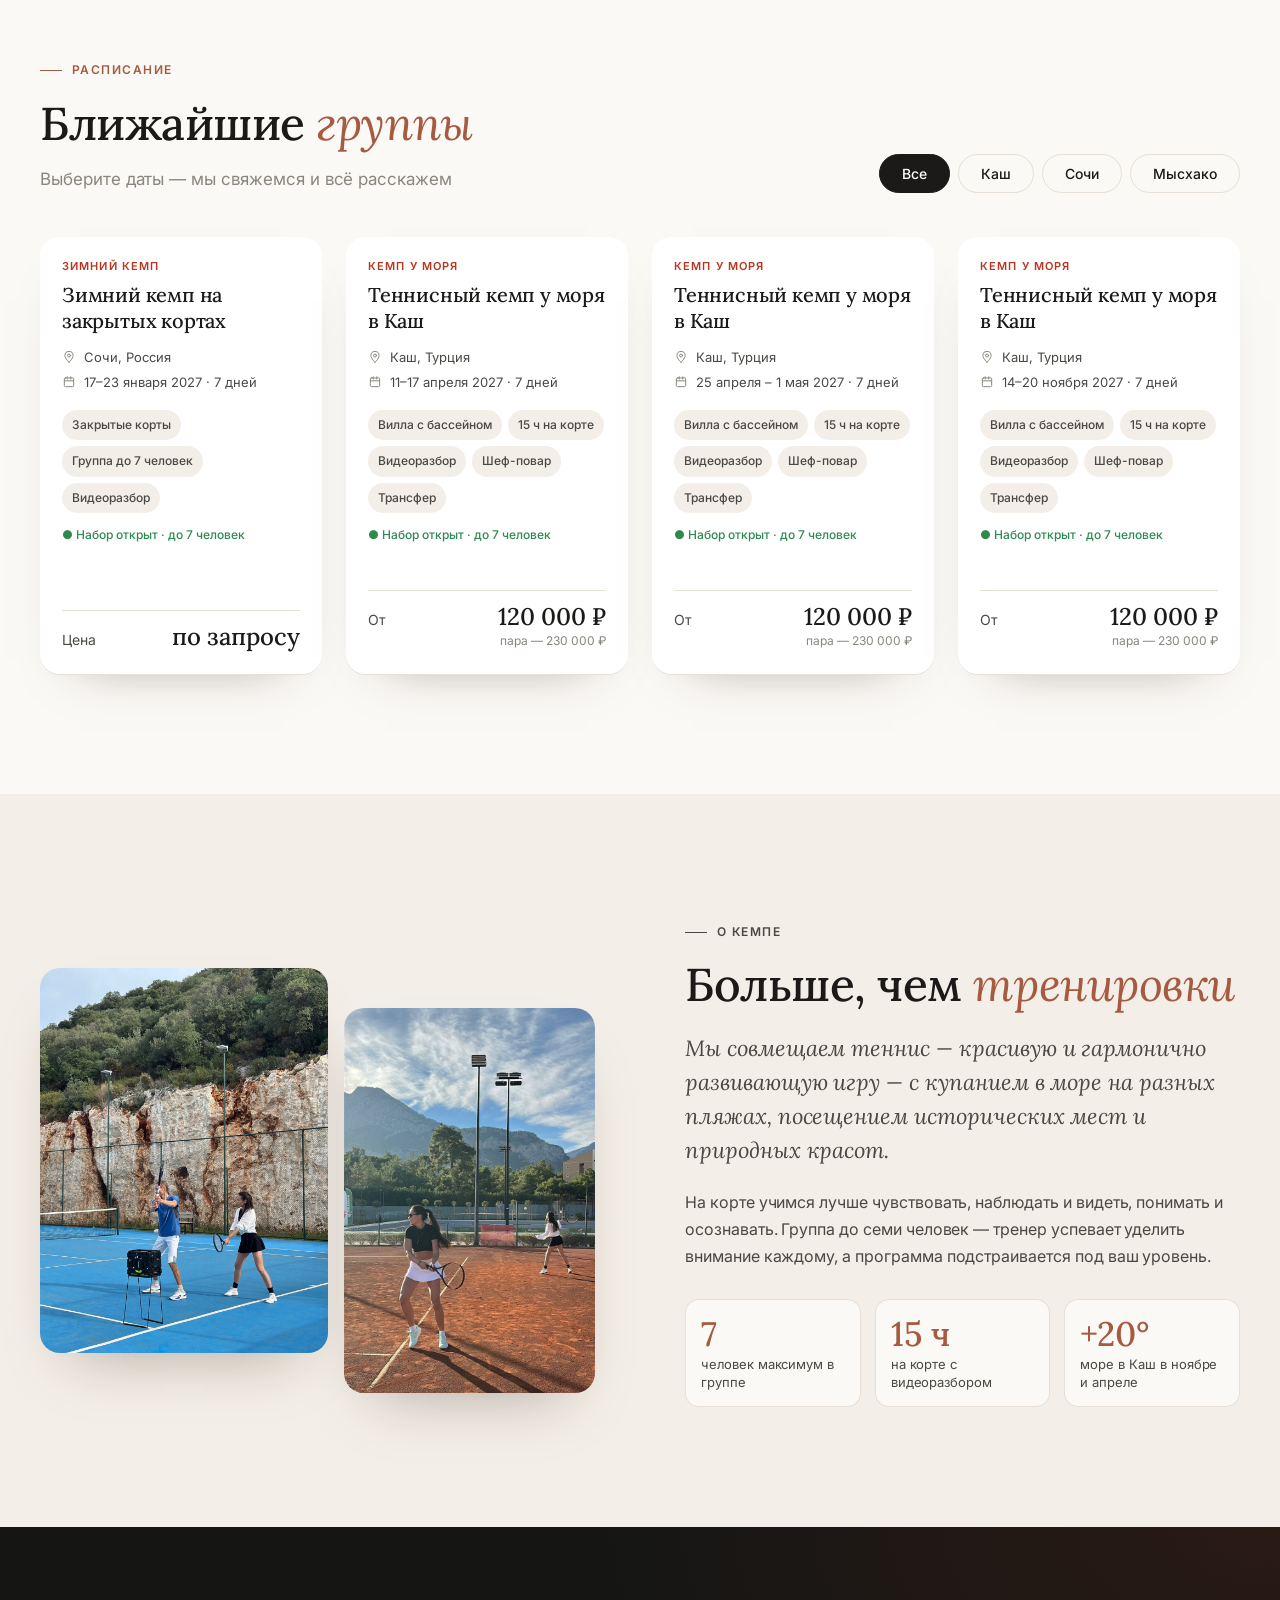
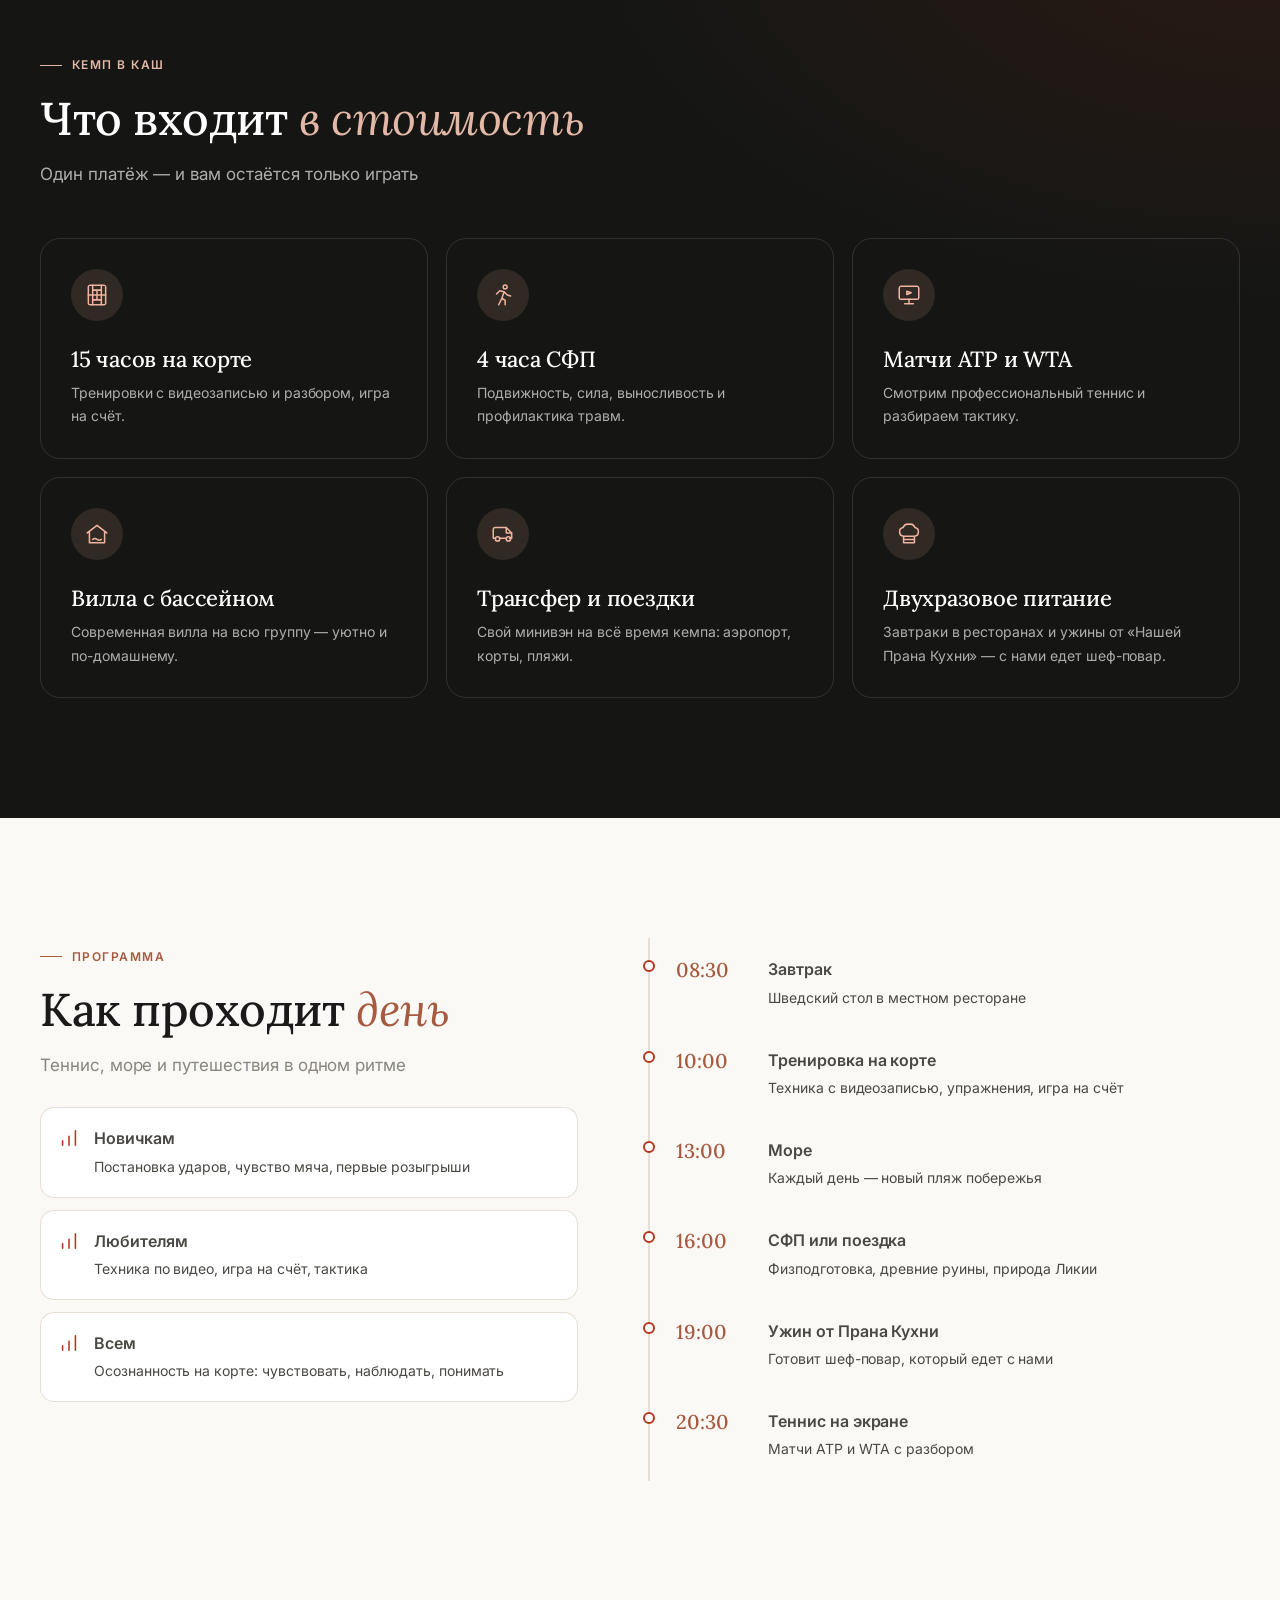
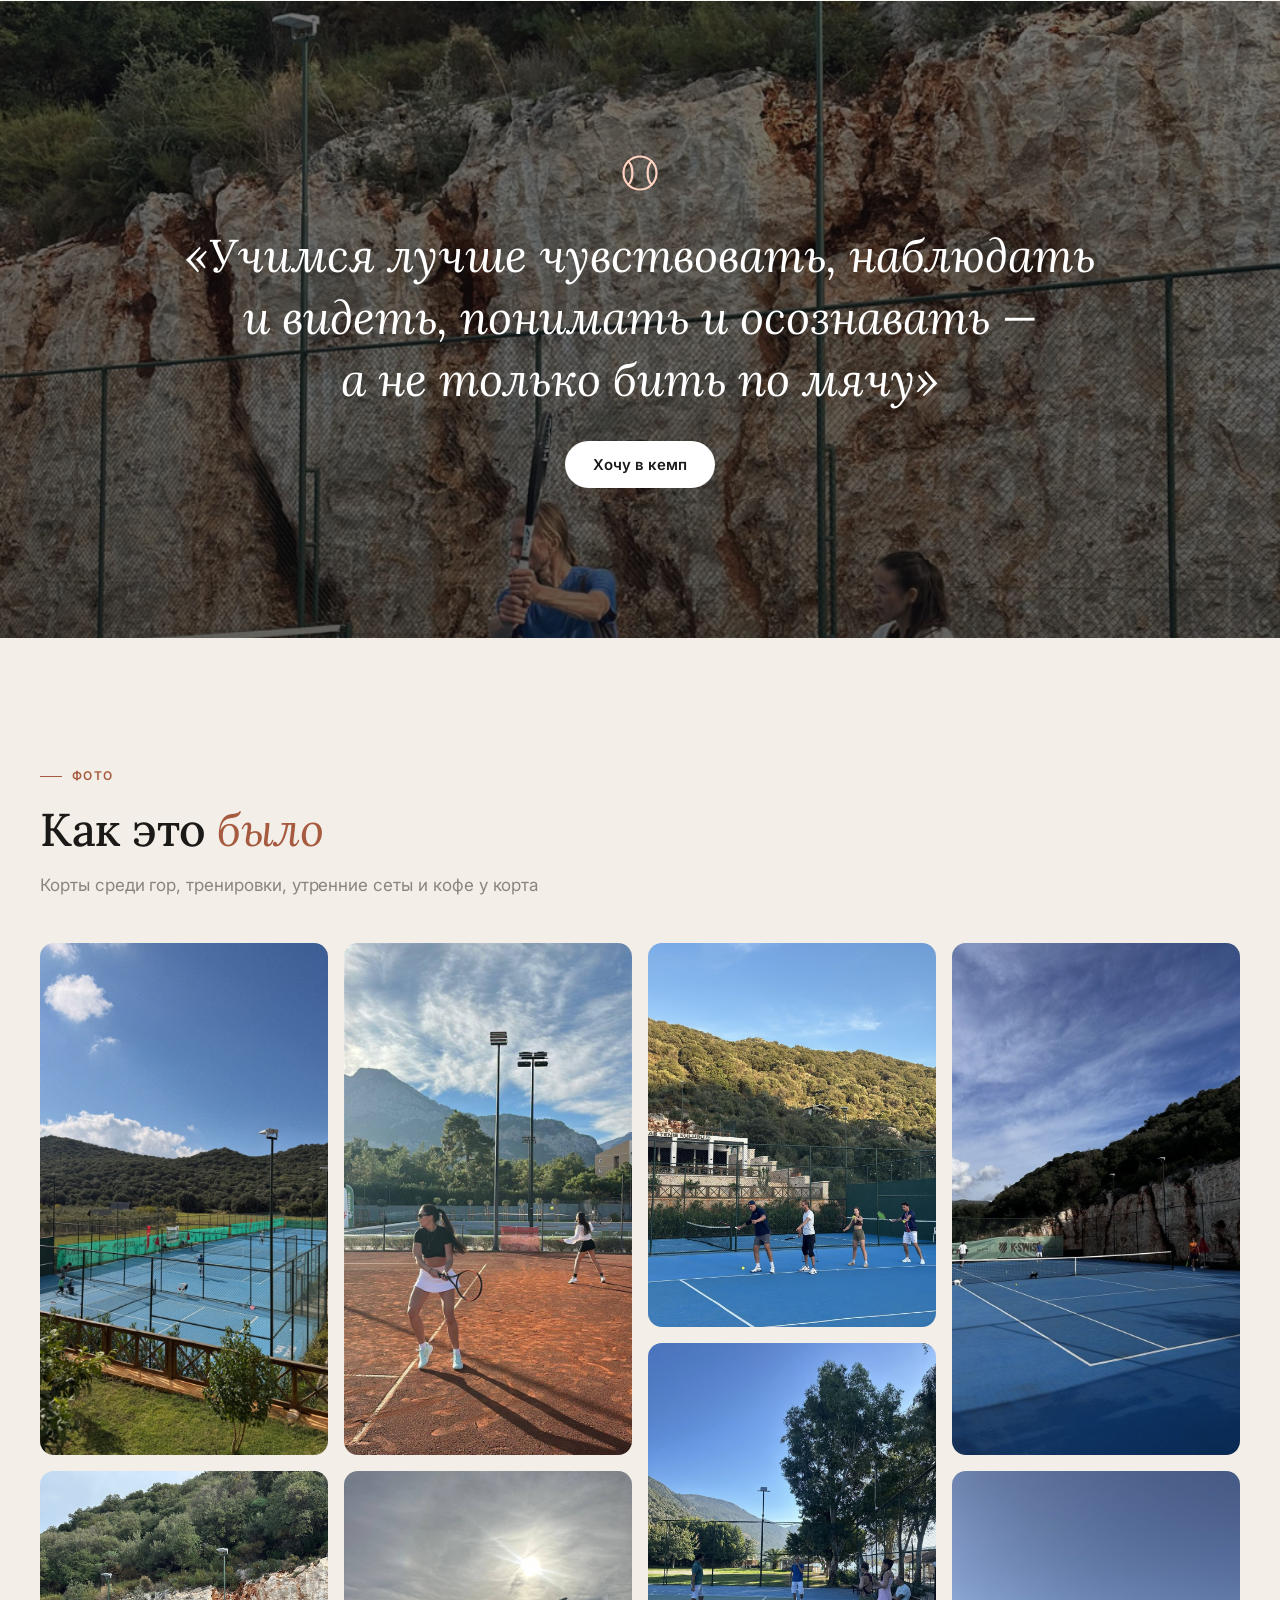
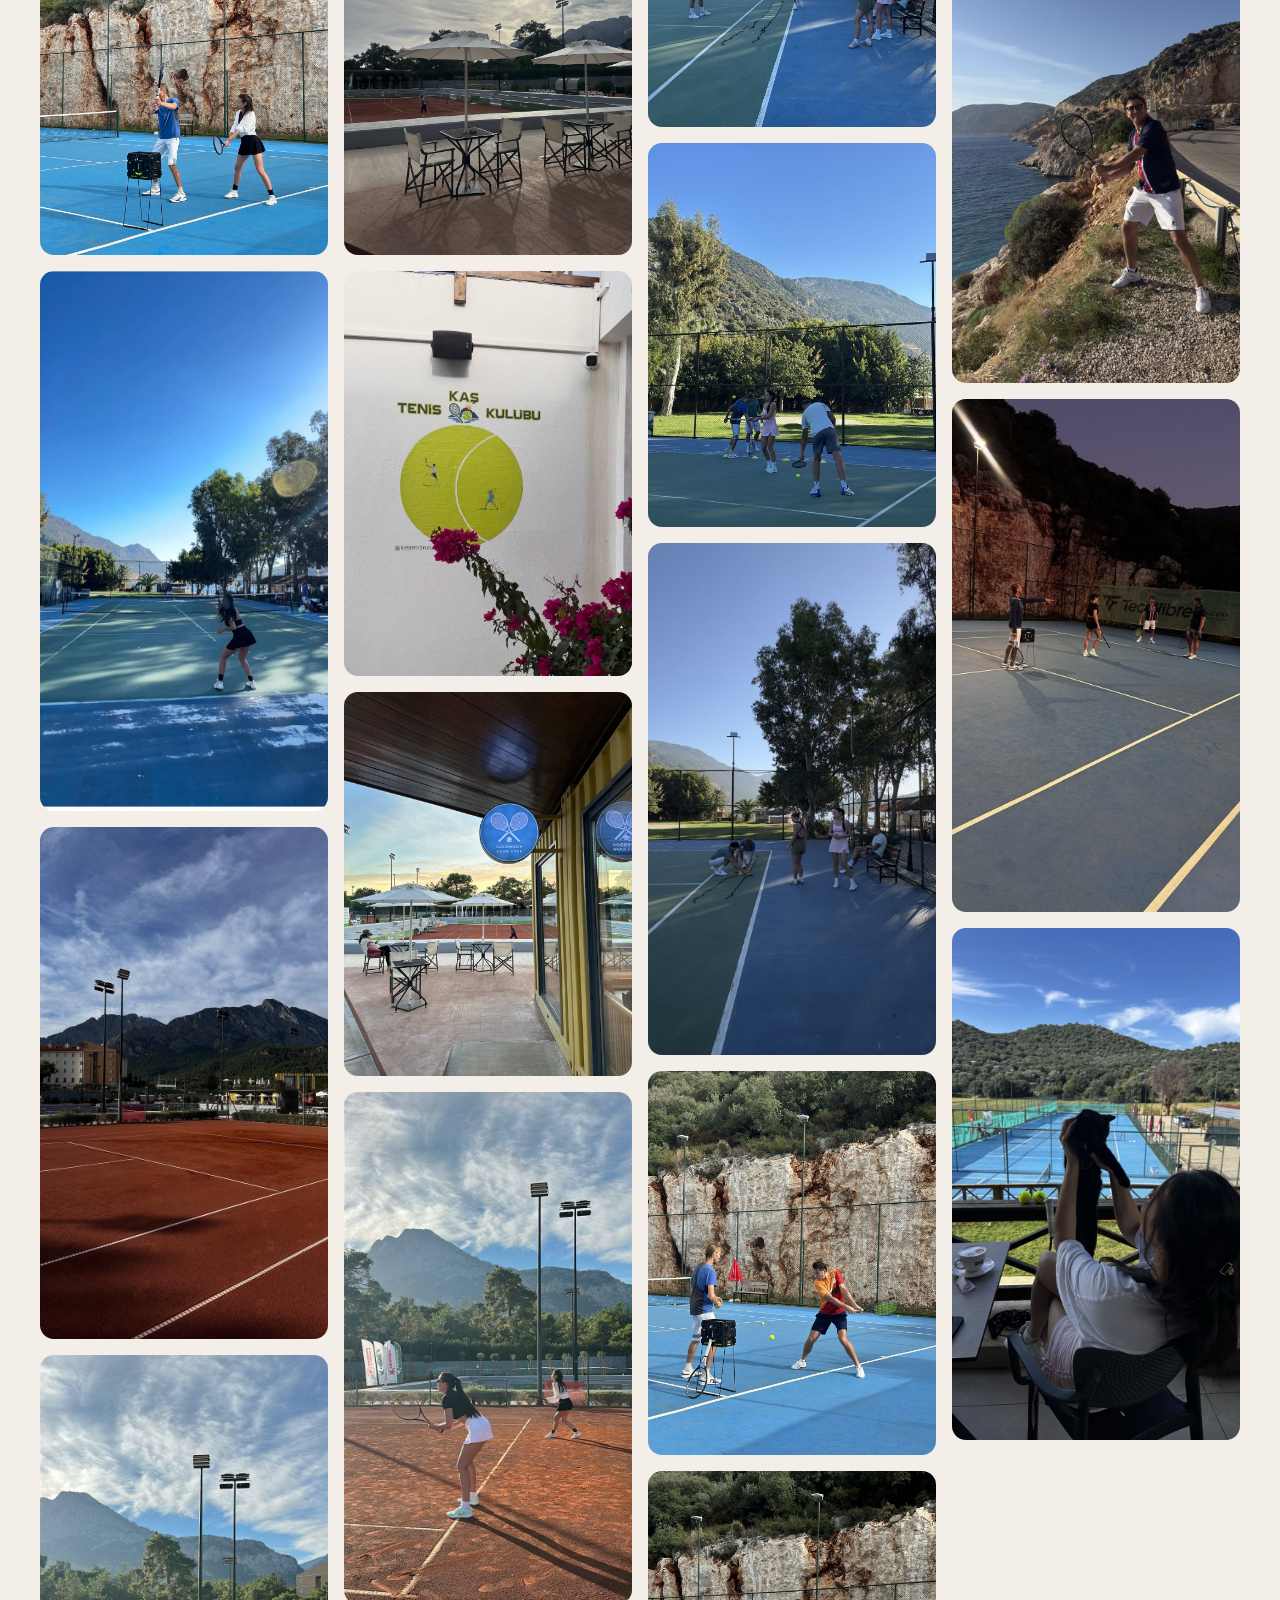
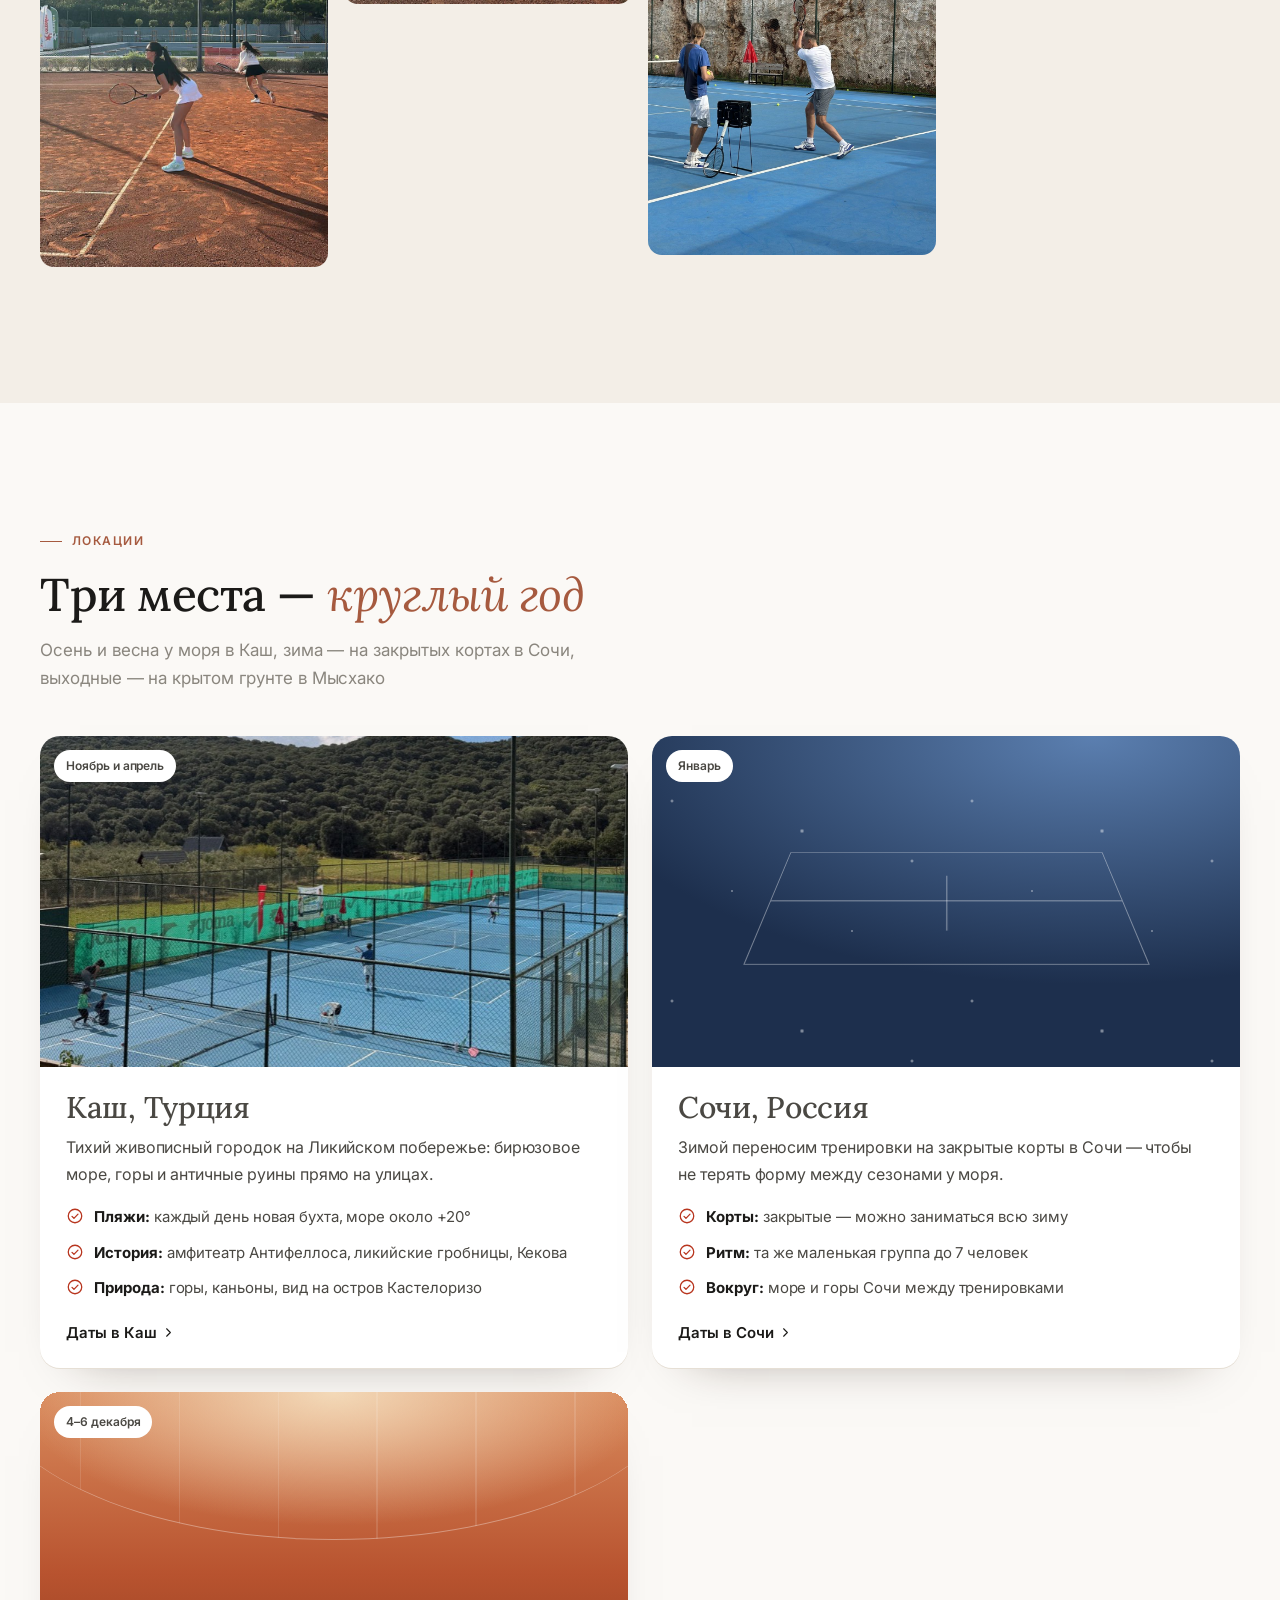
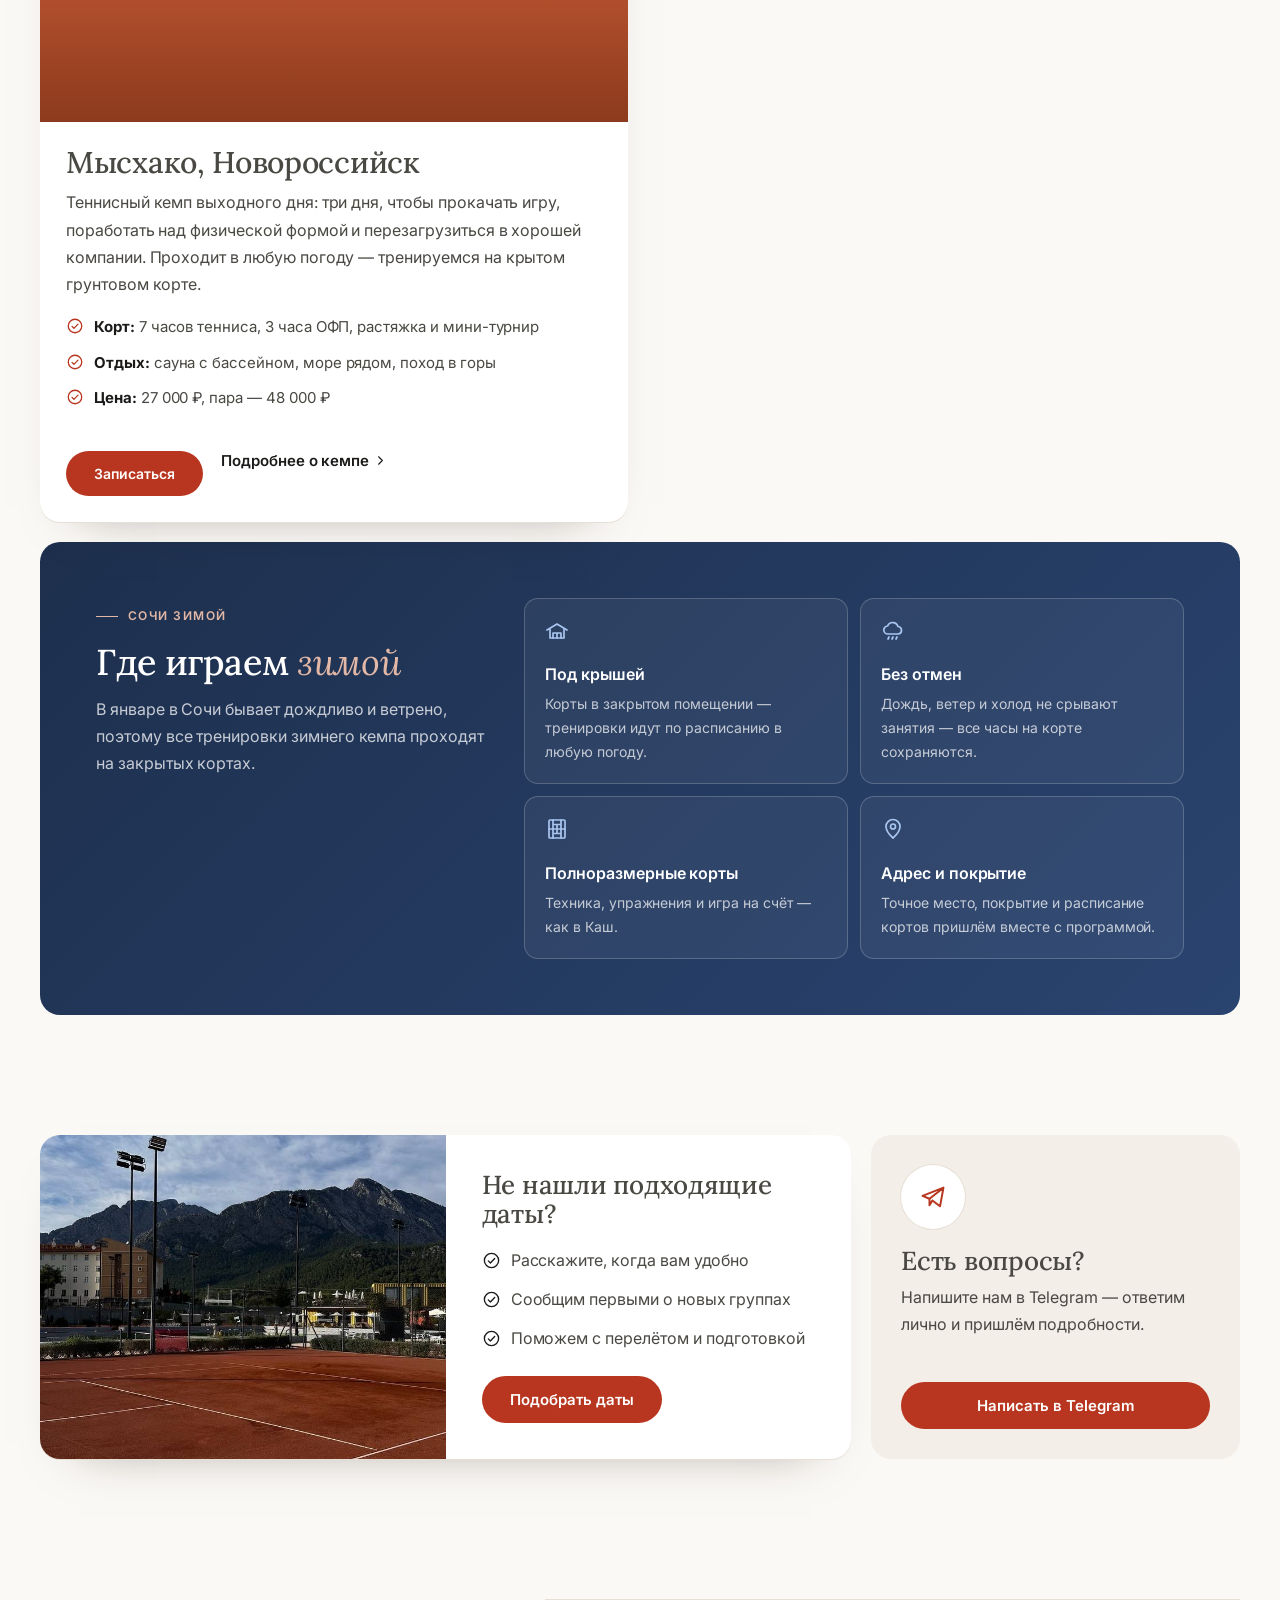
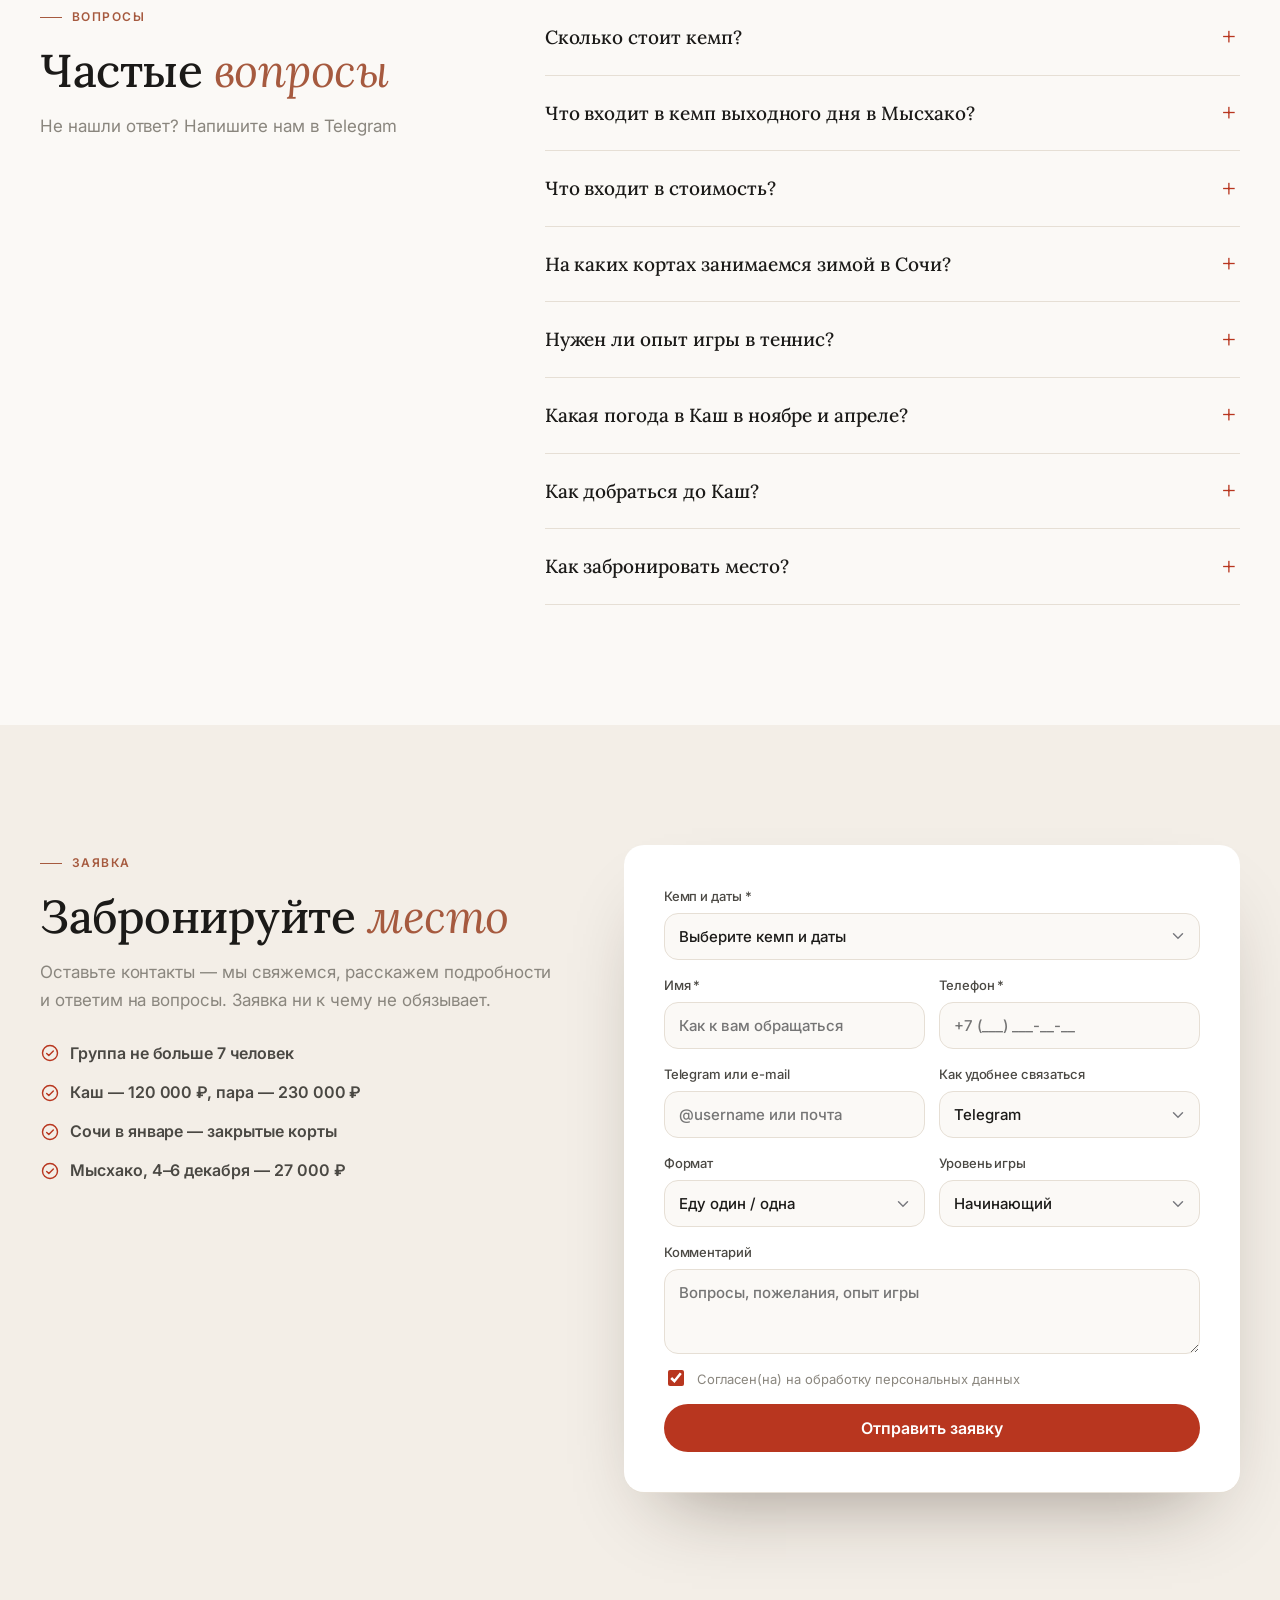
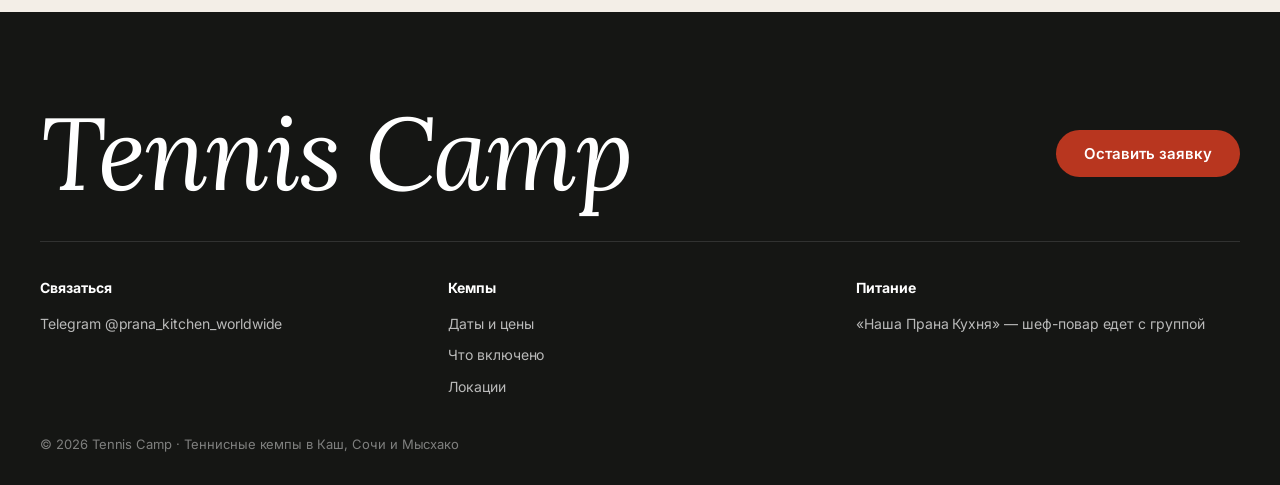
==== commit 987d790e: "Мобильная версия и ключ IndexNow Co-Authored-By: Claude Opus 5.5 <noreply@anthropic.com>" ====
--- a/index.html
+++ b/index.html
@@ -49,7 +49,7 @@
   <symbol id="i-tg" viewBox="0 0 24 24"><path d="M21 4L3 11l6 2.5M21 4l-3 16-6.5-5M21 4L9 13.5v5.5l2.5-4"/></symbol>
 </svg>
 
-<div class="topbar">Набор в группы 2027 открыт · не больше 7 человек в группе · <button class="topbar__link" data-apply>Оставить заявку</button></div>
+<div class="topbar"><span class="topbar__long">Набор в группы 2027 открыт · не больше 7 человек в группе · </span><span class="topbar__short">Набор открыт · до 7 человек · </span><button class="topbar__link" data-apply>Оставить заявку</button></div>
 
 <header class="nav" id="top">
   <div class="container nav__inner">
@@ -73,7 +73,7 @@
   <section class="hero">
     <div class="hero__bg"></div>
     <div class="container hero__inner">
-      <p class="hero__kicker">Теннисные кемпы · Каш · Сочи · Мысхако</p>
+      <p class="hero__kicker">Теннисные кемпы<span class="kicker__places"> · Каш · Сочи · Мысхако</span></p>
       <h1 class="hero__title">Теннис, <em>море</em><br>и горы</h1>
       <p class="hero__lead">Семь дней в маленькой группе: тренировки с видеоразбором, море, путешествия и ужины от нашего шеф-повара</p>
     </div>
@@ -111,7 +111,7 @@
       <span class="tile__cap"><small>Январь</small><b>Сочи, Россия</b><span class="tile__more">Закрытые корты <svg><use href="#i-arrow"/></svg></span></span>
     </a>
     <a class="tile" href="myskhako/">
-      <span class="tile__img" style="--img:url('img/myskhako-card.jpg')"></span>
+      <span class="tile__img tile__img--clay"></span>
       <span class="tile__cap"><small>4–6 декабря</small><b>Мысхако, Новороссийск</b><span class="tile__more">Кемп выходного дня <svg><use href="#i-arrow"/></svg></span></span>
     </a>
   </section>
@@ -257,7 +257,7 @@
           </div>
         </article>
         <article class="place" id="myskhako">
-          <div class="place__media" style="--img:url('img/myskhako-card.jpg')"><span class="place__badge">4–6 декабря</span></div>
+          <div class="place__media place__media--clay"><span class="place__badge">4–6 декабря</span></div>
           <div class="place__body">
             <h3>Мысхако, Новороссийск</h3>
             <p>Теннисный кемп выходного дня: три дня, чтобы прокачать игру, поработать над физической формой и перезагрузиться в хорошей компании. Проходит в любую погоду — тренируемся на крытом грунтовом корте.</p>
@@ -266,8 +266,10 @@
               <li><svg><use href="#i-check"/></svg><span><b>Отдых:</b> сауна с бассейном, море рядом, поход в горы</span></li>
               <li><svg><use href="#i-check"/></svg><span><b>Цена:</b> 27 000 ₽, пара — 48 000 ₽</span></li>
             </ul>
-            <a class="link-btn" href="myskhako/">Подробнее о кемпе <svg><use href="#i-chev"/></svg></a>
-            <button class="link-btn" data-filter-go="myskhako">Записаться <svg><use href="#i-chev"/></svg></button>
+            <div class="place__actions">
+              <button class="btn btn--small" data-filter-go="myskhako">Записаться</button>
+              <a class="link-btn" href="myskhako/">Подробнее о кемпе <svg><use href="#i-chev"/></svg></a>
+            </div>
           </div>
         </article>
       </div>
@@ -342,6 +344,7 @@
           <li><svg><use href="#i-check"/></svg>Группа не больше 7 человек</li>
           <li><svg><use href="#i-check"/></svg>Каш — 120 000 ₽, пара — 230 000 ₽</li>
           <li><svg><use href="#i-check"/></svg>Сочи в январе — закрытые корты</li>
+          <li><svg><use href="#i-check"/></svg>Мысхако, 4–6 декабря — 27 000 ₽</li>
         </ul>
       </div>
       <form class="form" id="applyForm" novalidate></form>
--- a/styles.css
+++ b/styles.css
@@ -625,3 +625,70 @@
 }
 .section--dark h2, .courts h2, .courts h3 { color: #fff; }
 .static-msg { width: 100%; margin: 6px 0 18px; padding: 12px 14px; border: 1px solid var(--line); border-radius: 12px; background: var(--bg); font: 400 13px/1.5 var(--sans); color: var(--ink-2); resize: none; }
+
+/* ============ Мысхако: заставка «крытый грунт» ============ */
+.tile__img--clay, .camp__img--clay, .place__media--clay {
+  background: radial-gradient(120% 90% at 50% 0%, #f3d9b8 0%, rgba(243,217,184,0) 45%),
+              linear-gradient(180deg, #d98a5c 0%, #b8532f 55%, #8c3a1d 100%);
+}
+.tile__img--clay::before, .camp__img--clay::before, .place__media--clay::before {
+  content: ''; position: absolute; left: -10%; right: -10%; top: -55%; height: 100%;
+  border-radius: 0 0 50% 50%; border-bottom: 1.5px solid rgba(255,255,255,.35);
+  background: repeating-linear-gradient(90deg, rgba(255,255,255,.12) 0 1.5px, transparent 1.5px 14%);
+}
+
+/* ============ Мобильная версия ============ */
+.topbar__short { display: none; }
+@media (max-width: 600px) {
+  .topbar { font-size: 12px; padding: 9px 12px; white-space: nowrap; }
+  .topbar__long { display: none; }
+  .topbar__short { display: inline; }
+  .hero__kicker .kicker__places { display: none; }
+
+  /* плитки локаций — листаются пальцем */
+  .tiles { display: flex; gap: 12px; overflow-x: auto; scroll-snap-type: x mandatory; scroll-padding-inline: 16px; padding: 32px 16px 6px; margin: 0 -16px; width: auto; scrollbar-width: none; -webkit-overflow-scrolling: touch; }
+  .tiles::-webkit-scrollbar { display: none; }
+  .tile, .tile:last-child { flex: 0 0 76%; aspect-ratio: 4 / 5; scroll-snap-align: start; }
+  .tile__cap { padding: 20px; }
+  .tile__cap b { font-size: 24px; }
+
+  /* фильтры — в одну строку со скроллом */
+  .filters { overflow-x: auto; flex-wrap: nowrap; margin: 0 -16px; padding: 0 16px 4px; scrollbar-width: none; }
+  .filters::-webkit-scrollbar { display: none; }
+  .chip { flex: none; padding: 9px 18px; }
+
+  /* карточки групп */
+  .camp__img { aspect-ratio: 16 / 10; }
+  .camp__body { padding: 20px; }
+
+  /* факты «О кемпе» — в одну строку */
+  .about__facts { grid-template-columns: repeat(3, 1fr); gap: 8px; }
+  .about__facts li { padding: 12px 10px; }
+  .about__facts b { font-size: 26px; }
+  .about__facts span { font-size: 11.5px; }
+
+  /* «Что входит» — компактная сетка 2×3 */
+  .services { grid-template-columns: 1fr 1fr; gap: 10px; margin-top: 30px; }
+  .service { padding: 18px 16px; border-radius: var(--r-sm); }
+  .service svg { width: 40px; height: 40px; padding: 10px; margin-bottom: 12px; }
+  .service h3 { font-size: 17px; line-height: 1.2; }
+  .service p { font-size: 12.5px; line-height: 1.45; }
+
+  /* галерея — квадратная сетка 3 колонки */
+  .gallery { columns: auto; display: grid; grid-template-columns: repeat(3, 1fr); gap: 4px; margin-top: 28px; }
+  .gallery__item { margin: 0; aspect-ratio: 1; border-radius: 6px; }
+  .gallery__item img { height: 100%; object-fit: cover; }
+
+  /* «Где играем зимой» — сетка 2×2 */
+  .courts__grid { grid-template-columns: 1fr 1fr; gap: 8px; }
+  .court-card { padding: 14px 12px; }
+  .court-card h4 { font-size: 14px; margin: 6px 0 4px; }
+  .court-card p { font-size: 12px; line-height: 1.45; }
+
+  .section__sub { font-size: 15px; }
+  .place__body { padding: 20px; }
+  .place__body h3 { font-size: 26px; }
+}
+
+.place__actions { display: flex; flex-wrap: wrap; align-items: center; gap: 10px 18px; margin-top: auto; padding-top: 18px; }
+.place__actions .link-btn { margin: 0; }
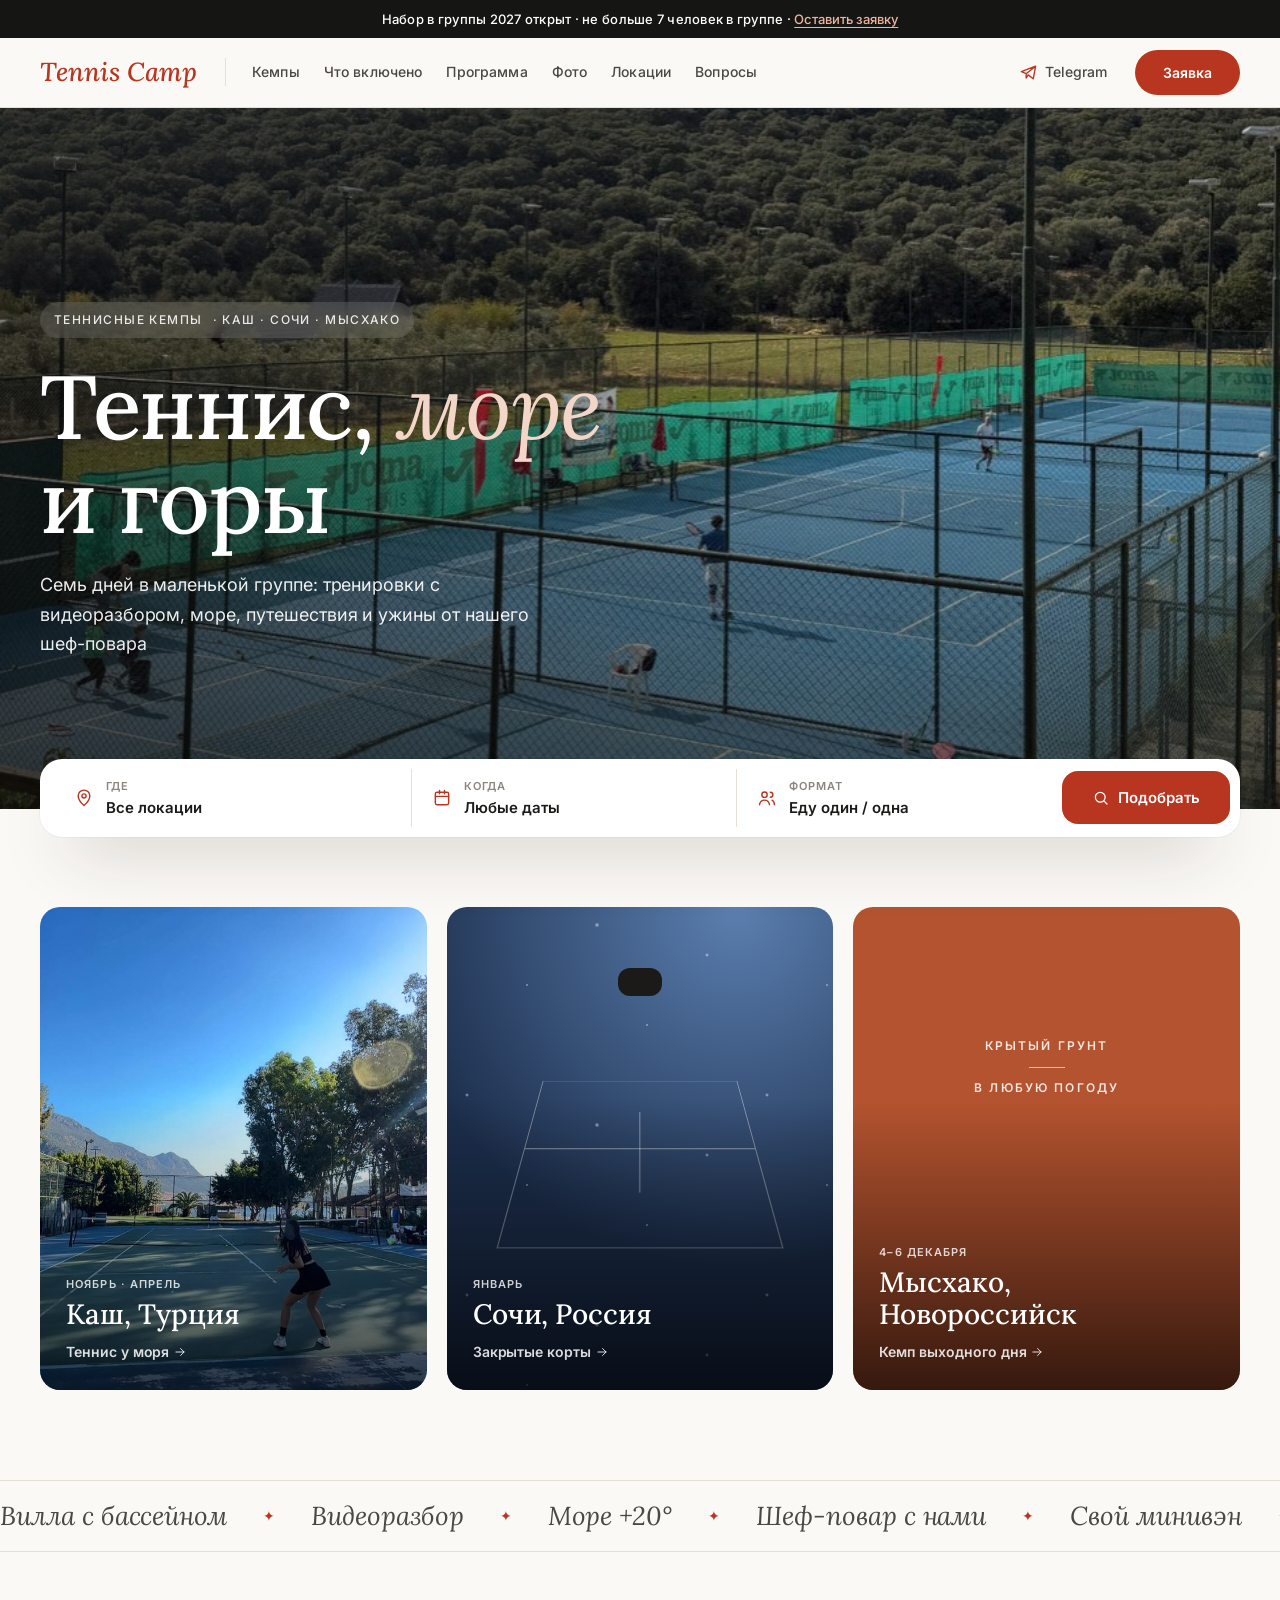
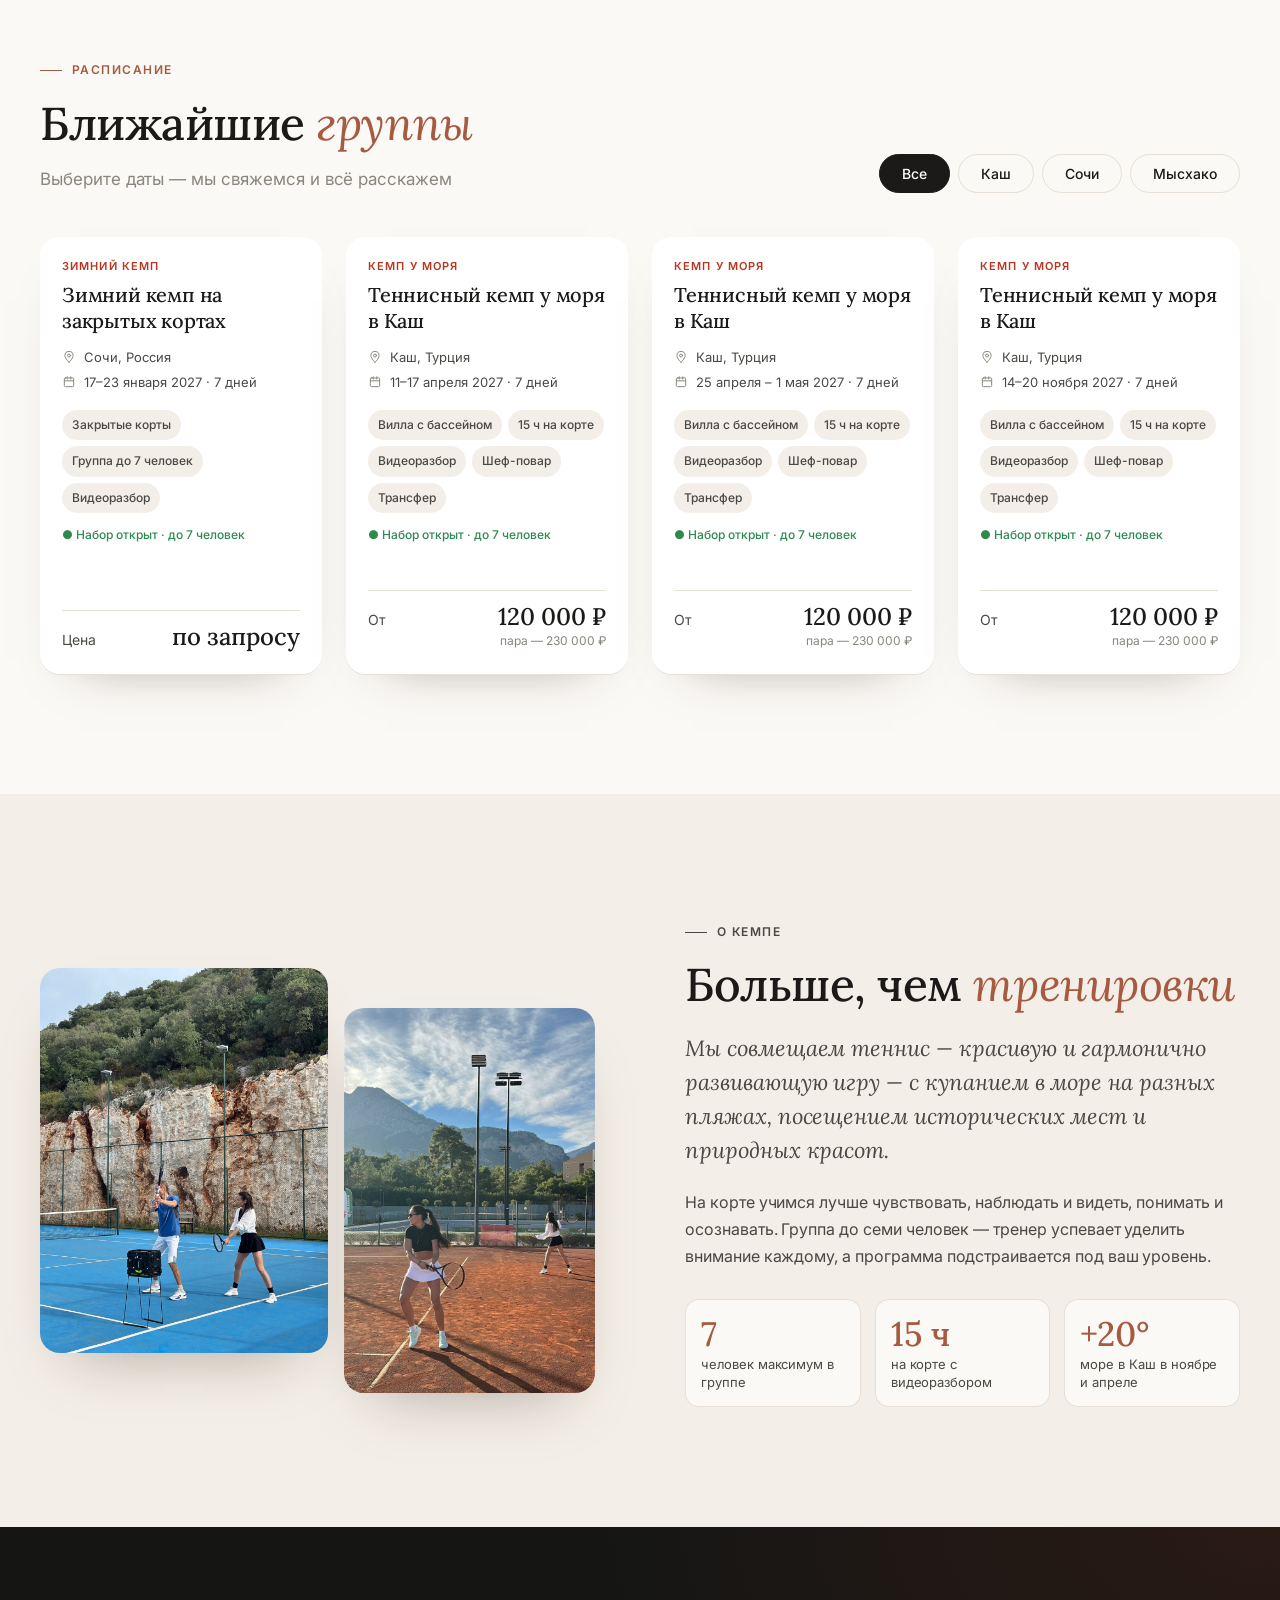
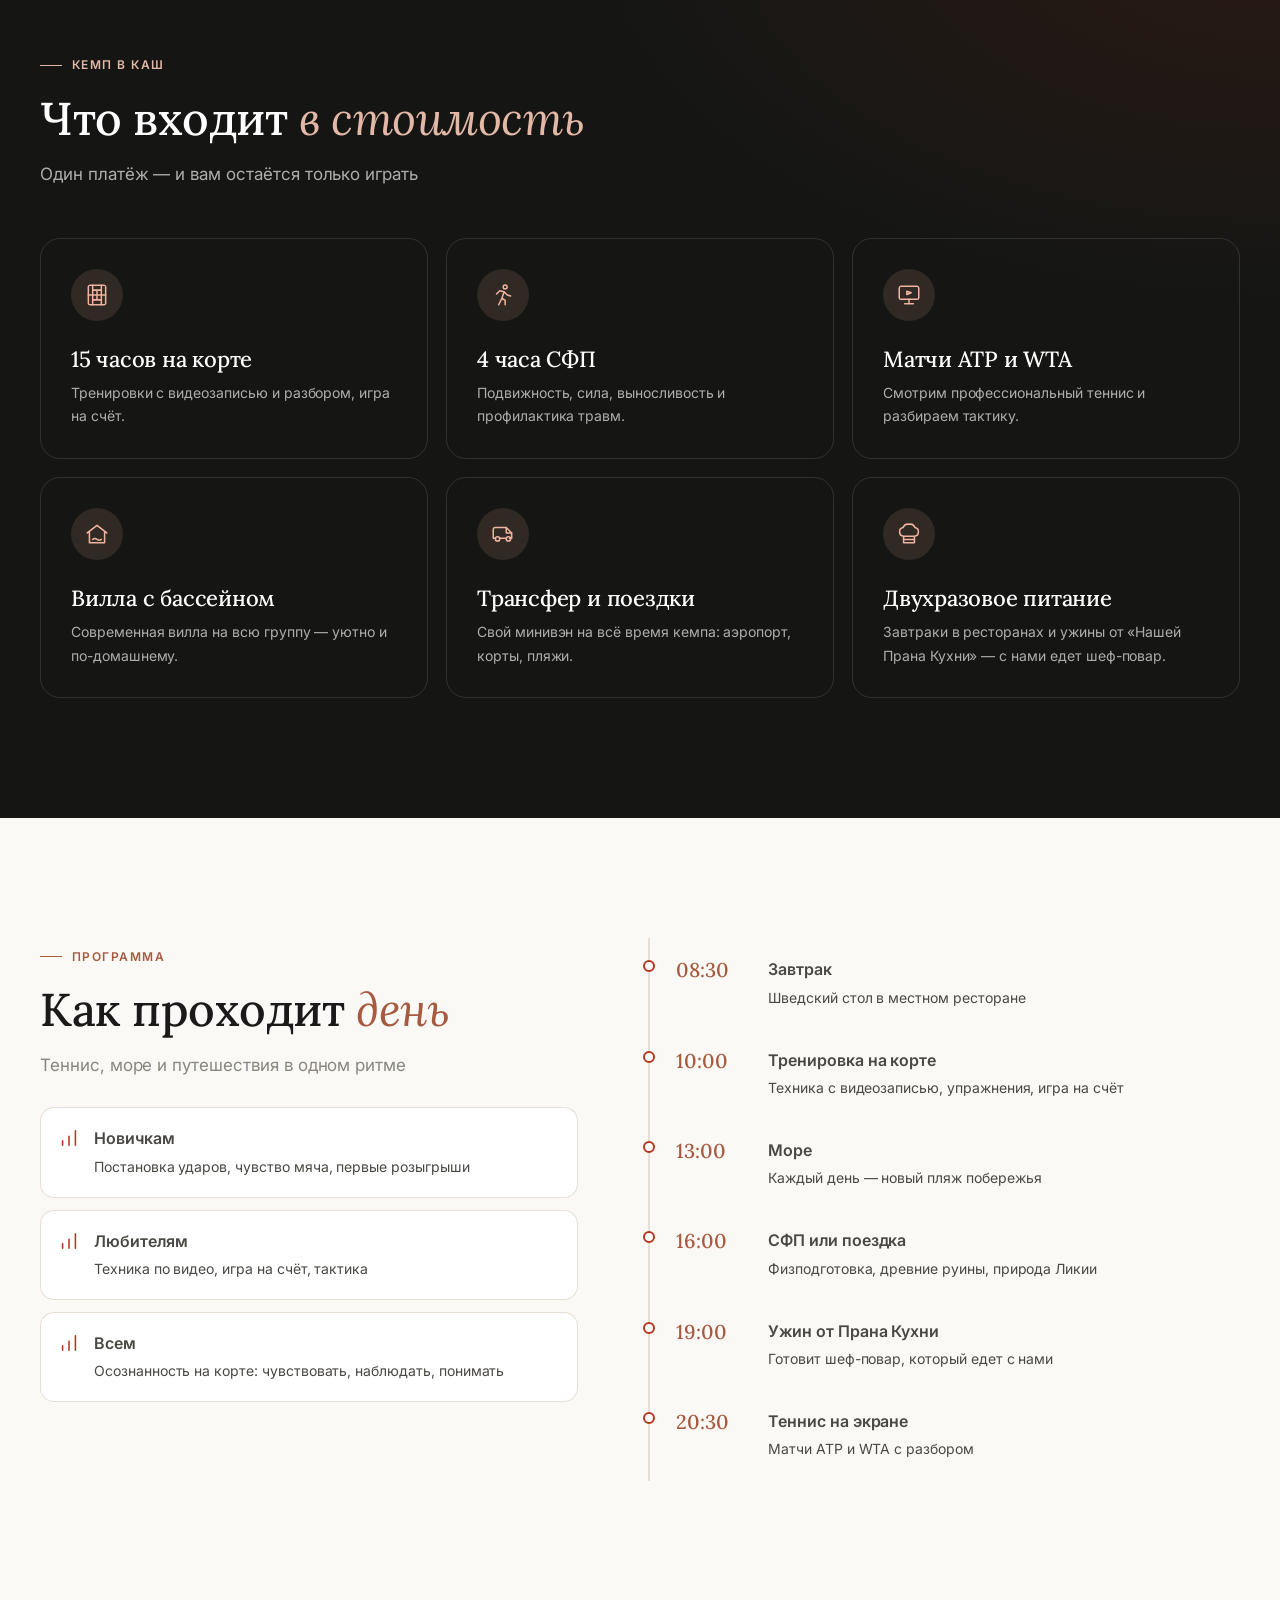
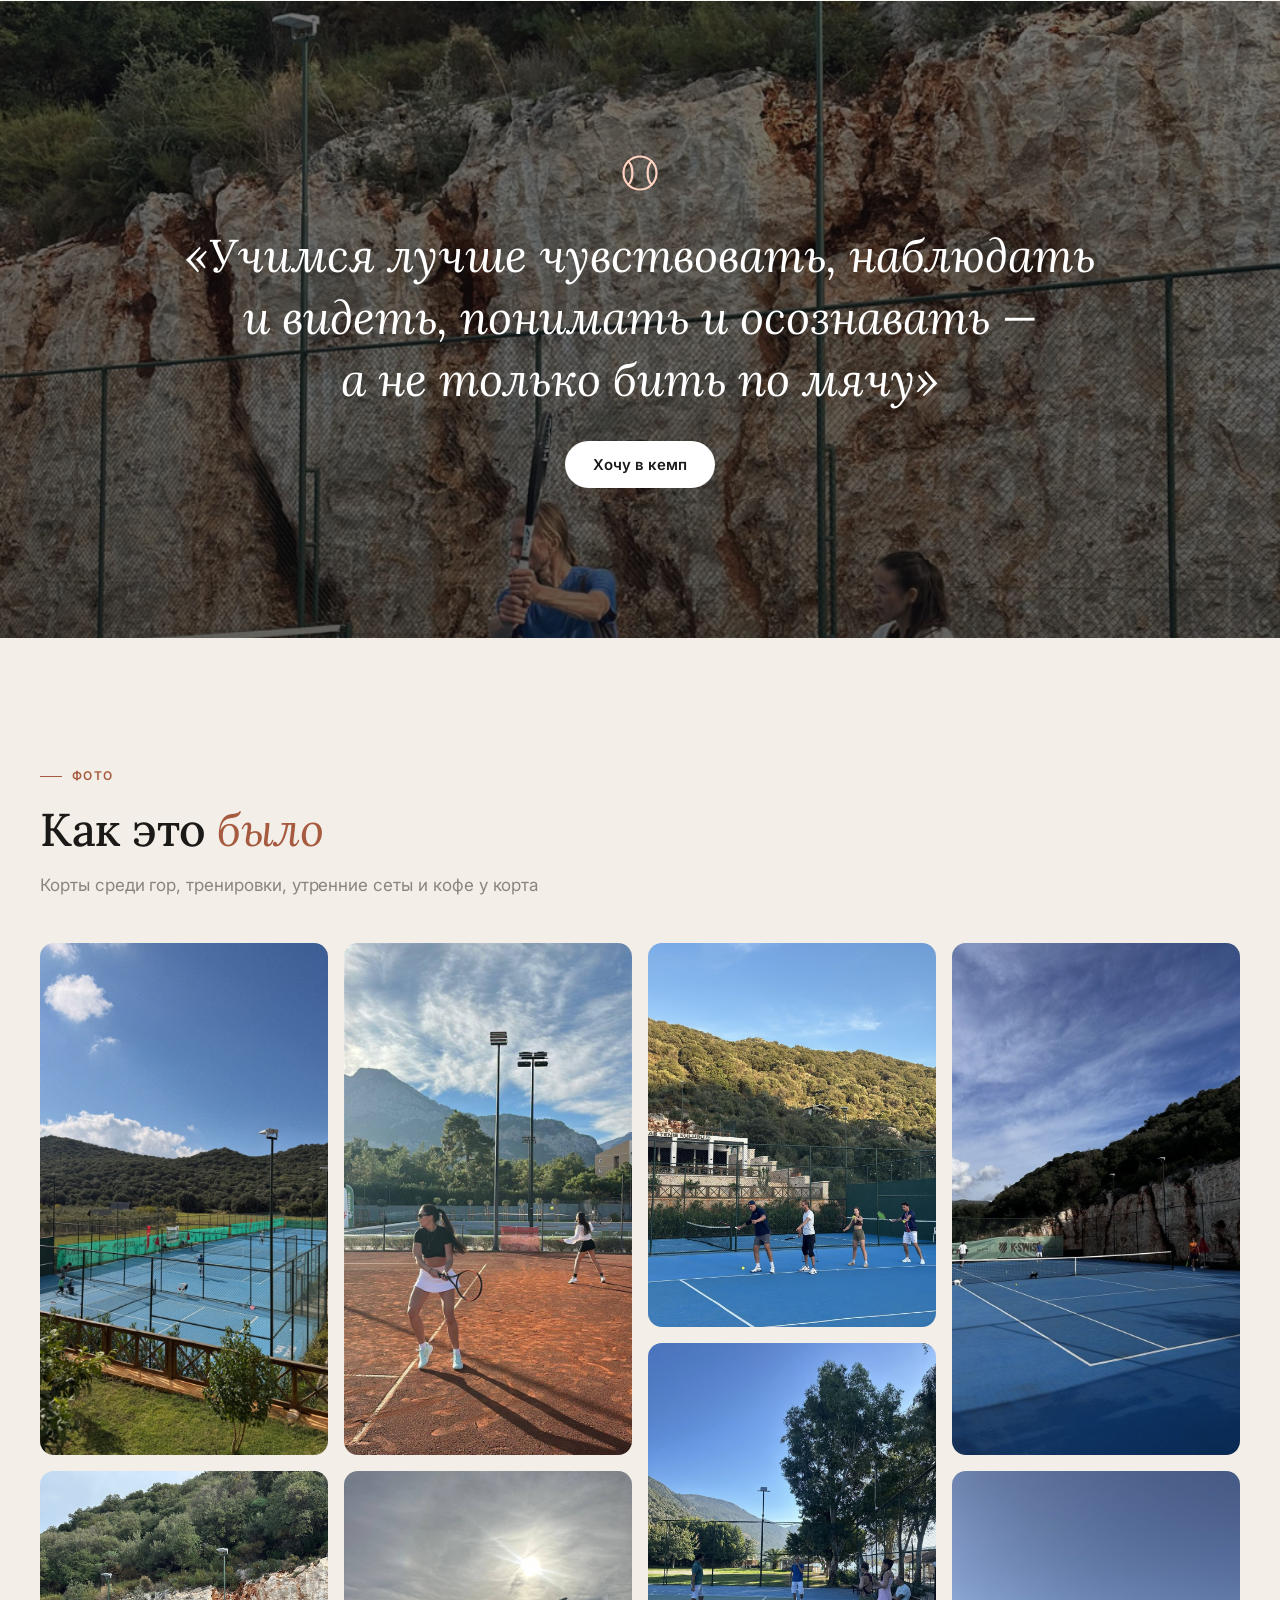
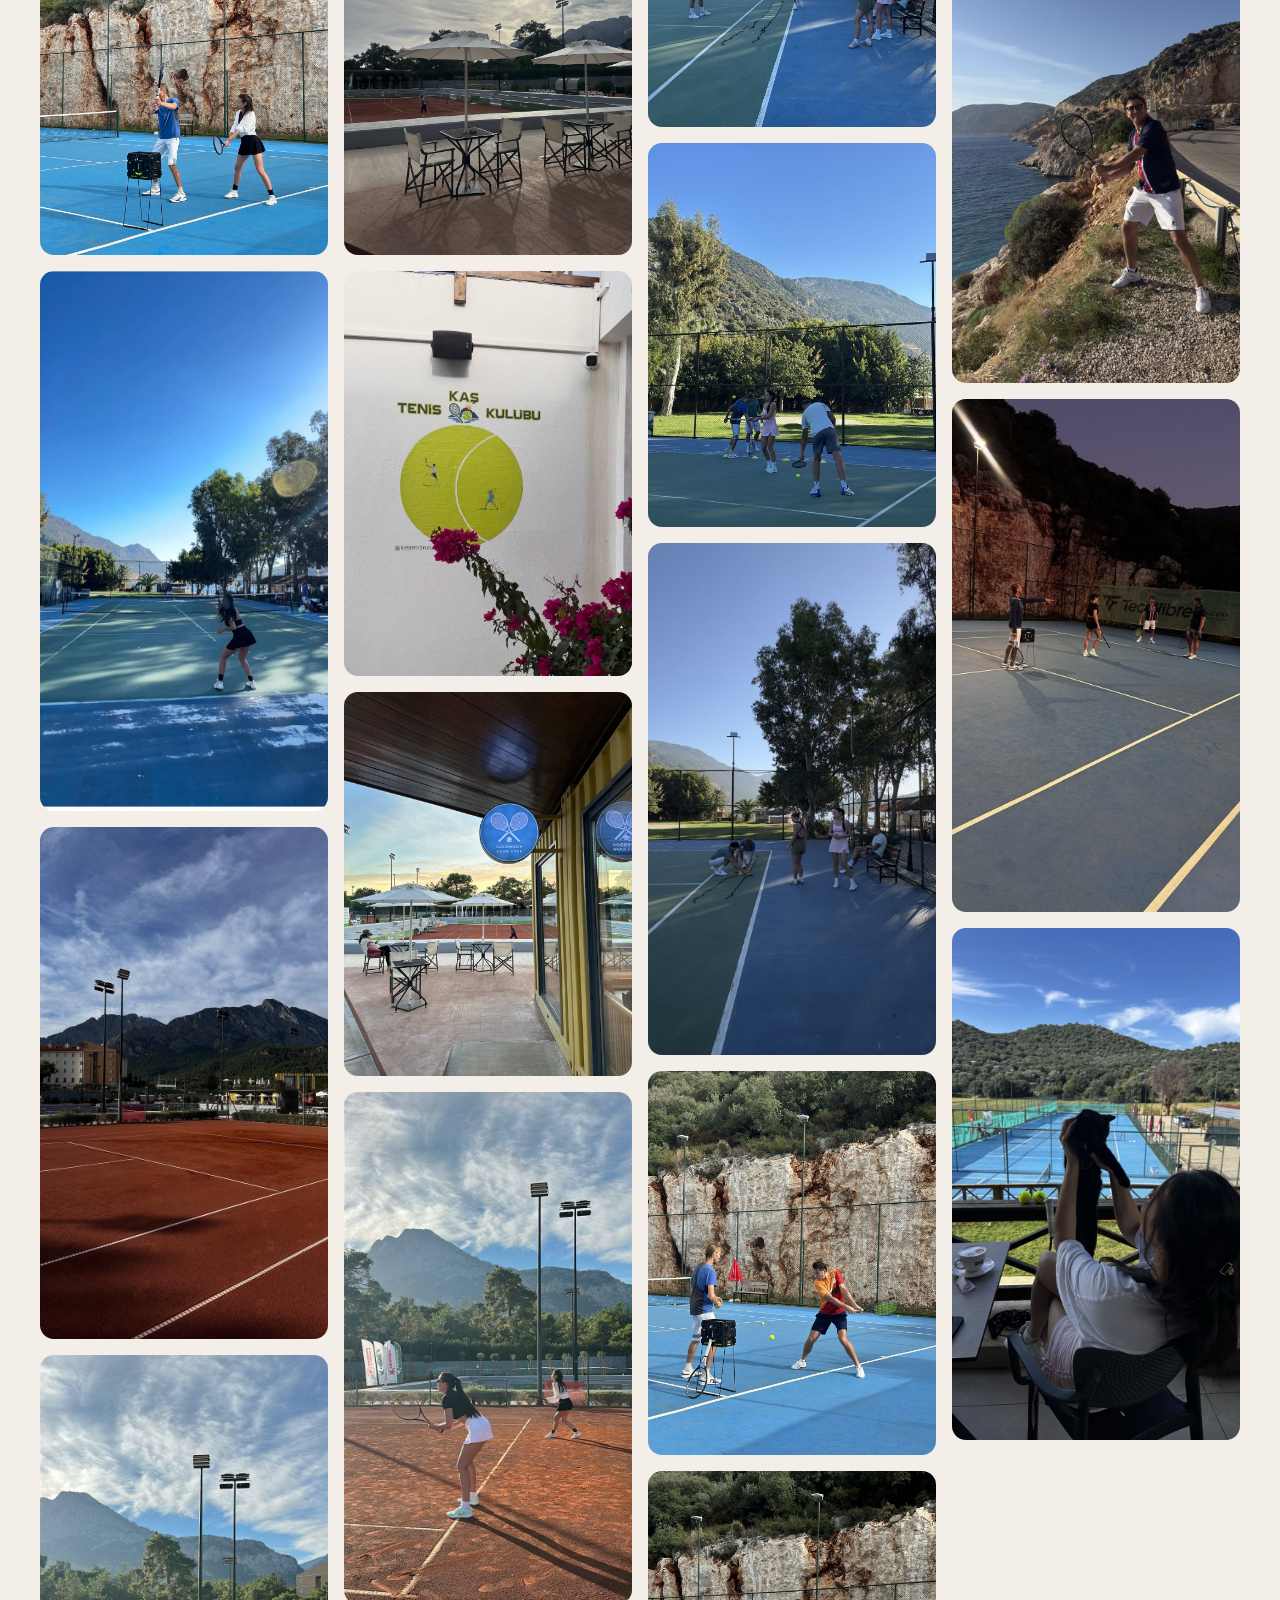
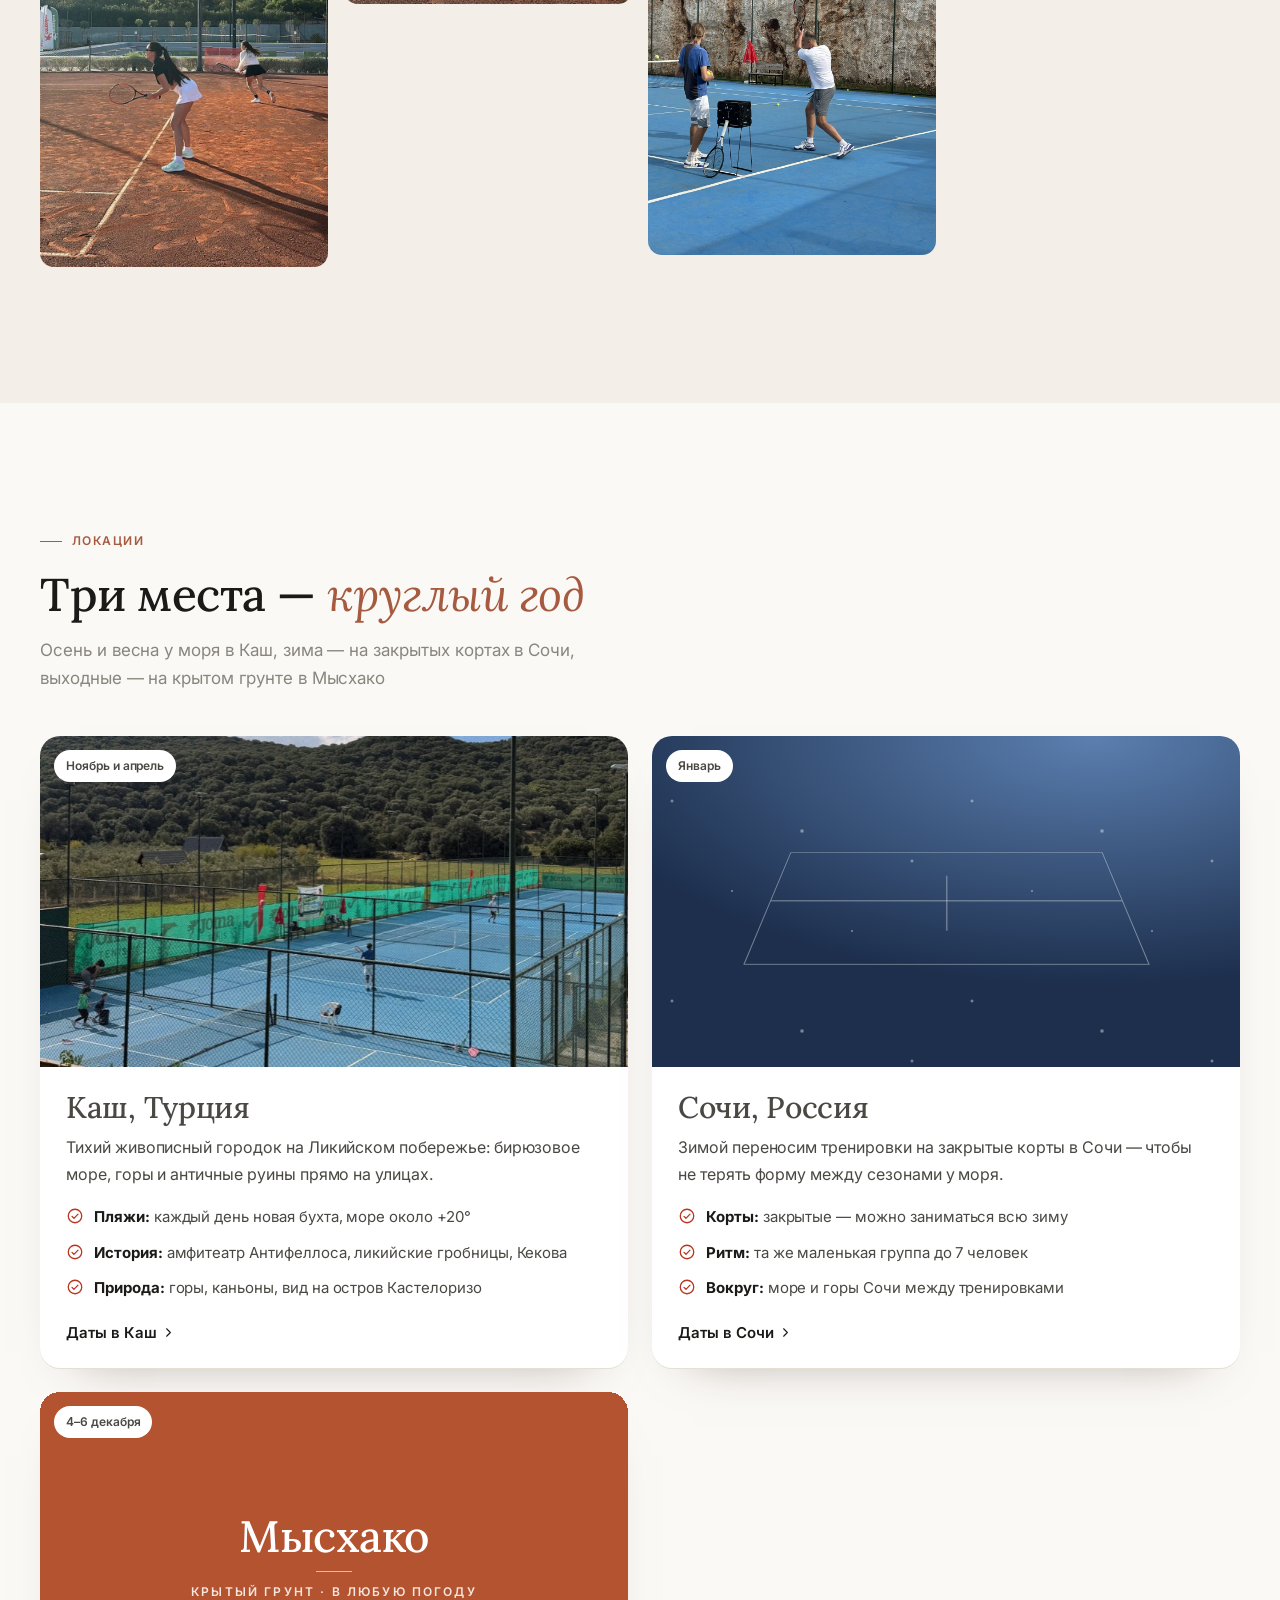
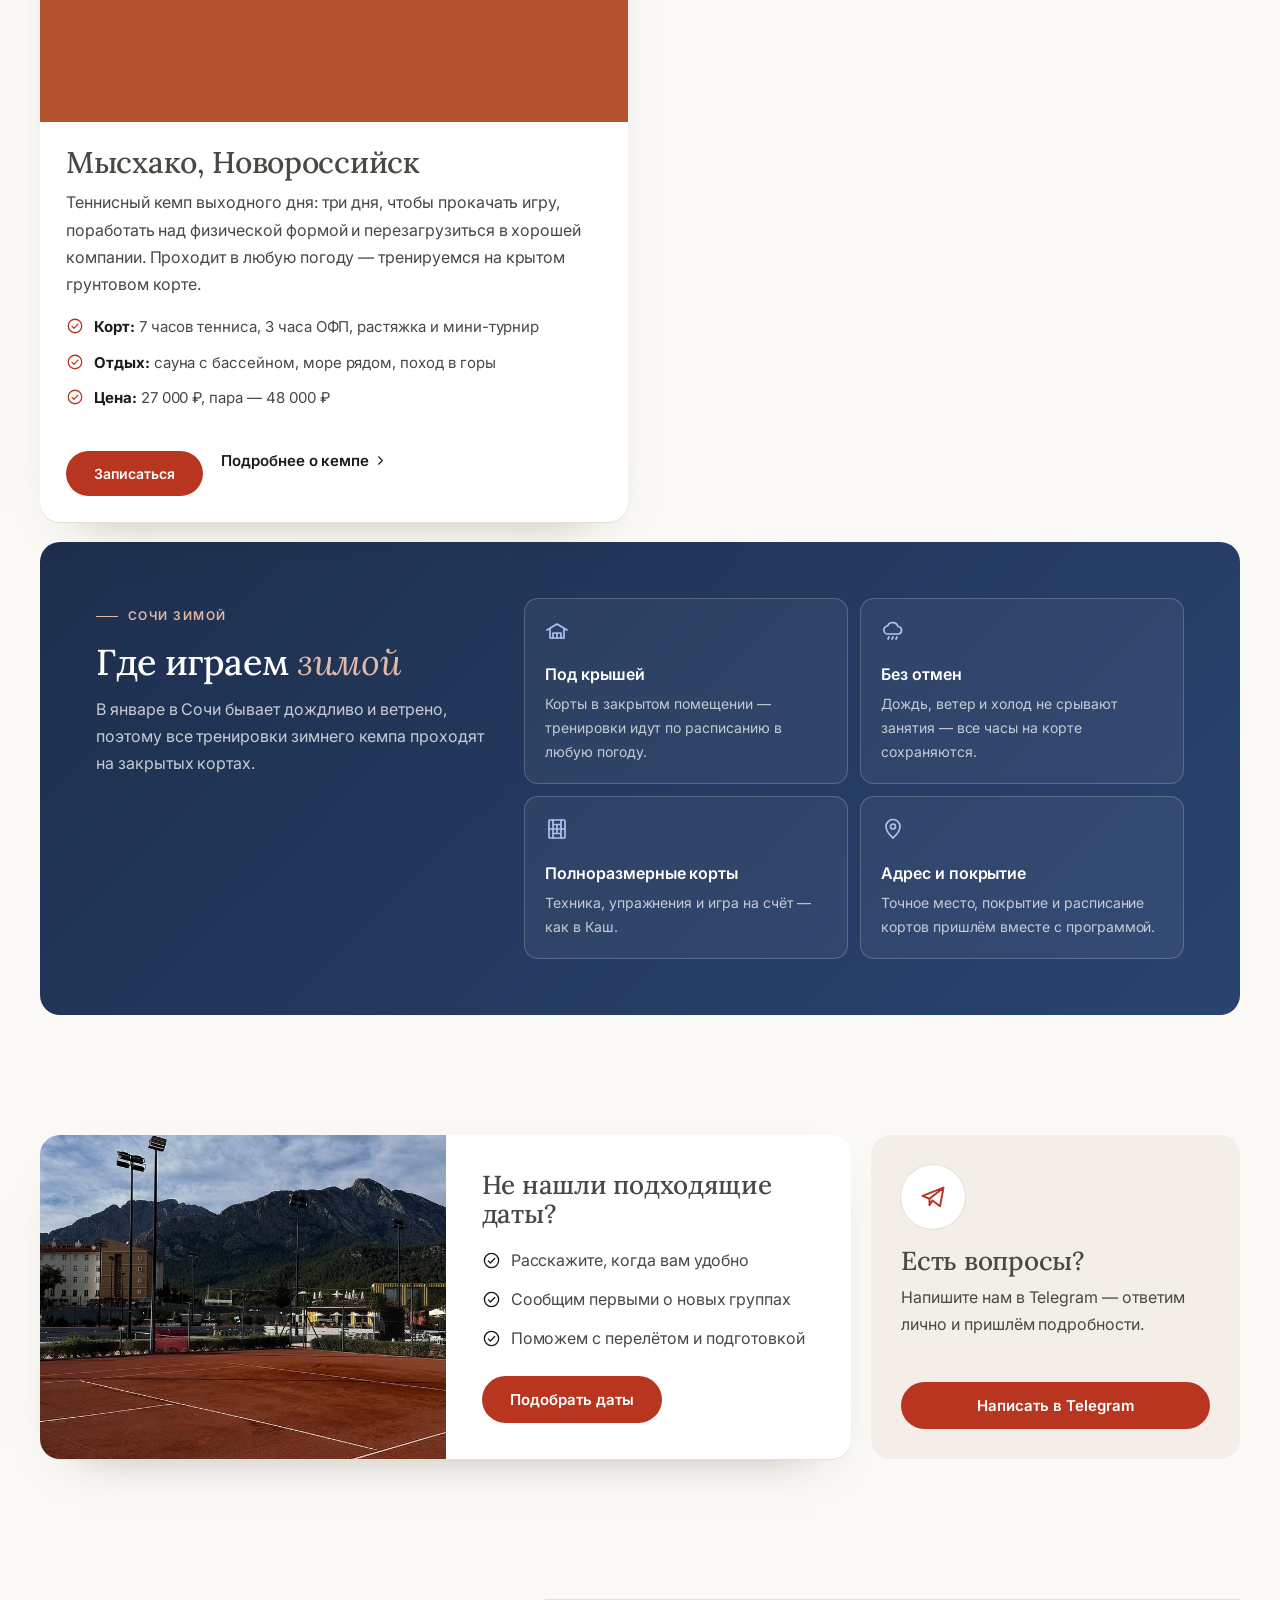
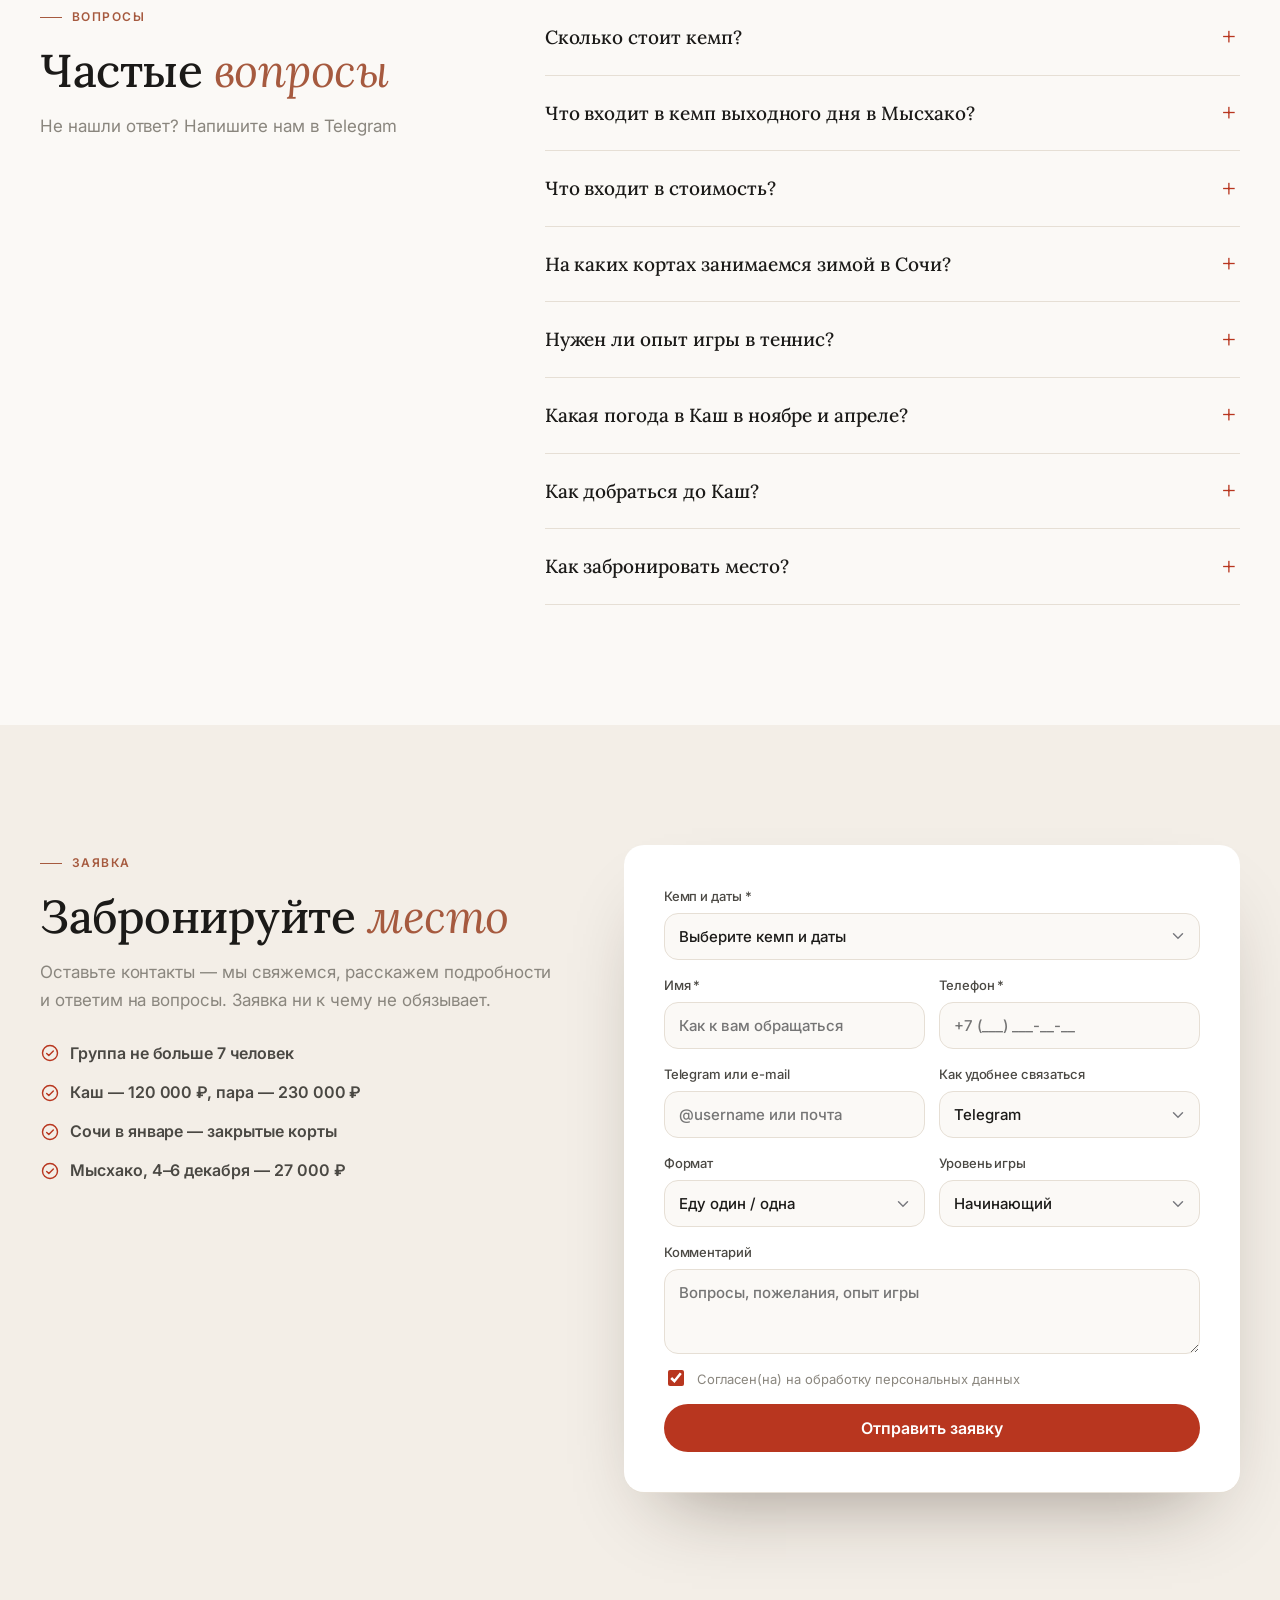
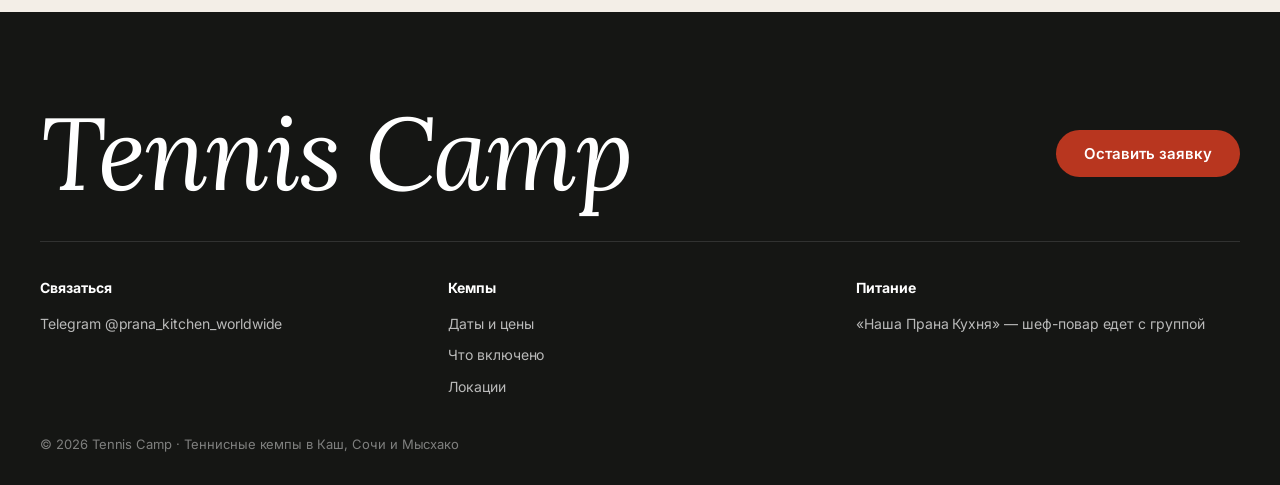
==== commit 1a529b1d: "Мысхако: текстовая плашка вместо рисунка Co-Authored-By: Claude Opus 5.5 <noreply@anthropic.com>" ====
--- a/index.html
+++ b/index.html
@@ -111,7 +111,7 @@
       <span class="tile__cap"><small>Январь</small><b>Сочи, Россия</b><span class="tile__more">Закрытые корты <svg><use href="#i-arrow"/></svg></span></span>
     </a>
     <a class="tile" href="myskhako/">
-      <span class="tile__img tile__img--clay"></span>
+      <span class="tile__img tile__img--clay"><span class="clay-label"><small>Крытый грунт</small><i></i><small>в любую погоду</small></span></span>
       <span class="tile__cap"><small>4–6 декабря</small><b>Мысхако, Новороссийск</b><span class="tile__more">Кемп выходного дня <svg><use href="#i-arrow"/></svg></span></span>
     </a>
   </section>
@@ -257,7 +257,7 @@
           </div>
         </article>
         <article class="place" id="myskhako">
-          <div class="place__media place__media--clay"><span class="place__badge">4–6 декабря</span></div>
+          <div class="place__media place__media--clay"><span class="place__badge">4–6 декабря</span><span class="clay-label"><b>Мысхако</b><i></i><small>Крытый грунт · в любую погоду</small></span></div>
           <div class="place__body">
             <h3>Мысхако, Новороссийск</h3>
             <p>Теннисный кемп выходного дня: три дня, чтобы прокачать игру, поработать над физической формой и перезагрузиться в хорошей компании. Проходит в любую погоду — тренируемся на крытом грунтовом корте.</p>
--- a/styles.css
+++ b/styles.css
@@ -626,16 +626,13 @@
 .section--dark h2, .courts h2, .courts h3 { color: #fff; }
 .static-msg { width: 100%; margin: 6px 0 18px; padding: 12px 14px; border: 1px solid var(--line); border-radius: 12px; background: var(--bg); font: 400 13px/1.5 var(--sans); color: var(--ink-2); resize: none; }
 
-/* ============ Мысхако: заставка «крытый грунт» ============ */
-.tile__img--clay, .camp__img--clay, .place__media--clay {
-  background: radial-gradient(120% 90% at 50% 0%, #f3d9b8 0%, rgba(243,217,184,0) 45%),
-              linear-gradient(180deg, #d98a5c 0%, #b8532f 55%, #8c3a1d 100%);
-}
-.tile__img--clay::before, .camp__img--clay::before, .place__media--clay::before {
-  content: ''; position: absolute; left: -10%; right: -10%; top: -55%; height: 100%;
-  border-radius: 0 0 50% 50%; border-bottom: 1.5px solid rgba(255,255,255,.35);
-  background: repeating-linear-gradient(90deg, rgba(255,255,255,.12) 0 1.5px, transparent 1.5px 14%);
-}
+/* ============ Мысхако: текстовая плашка цвета грунта ============ */
+.tile__img--clay, .camp__img--clay, .place__media--clay { background: #b4532f; }
+.clay-label { position: absolute; inset: 0; display: flex; flex-direction: column; justify-content: center; align-items: center; text-align: center; color: #fff; padding: 20px; gap: 6px; }
+.clay-label b { font: 500 clamp(30px, 4vw, 44px)/1.05 var(--display); letter-spacing: -.01em; }
+.clay-label small { font: 600 12px/1.4 var(--sans); letter-spacing: .18em; text-transform: uppercase; opacity: .85; }
+.clay-label i { display: block; width: 36px; height: 1px; background: rgba(255,255,255,.6); margin: 6px 0; }
+.tile .clay-label { justify-content: flex-start; padding-top: 34%; }
 
 /* ============ Мобильная версия ============ */
 .topbar__short { display: none; }
